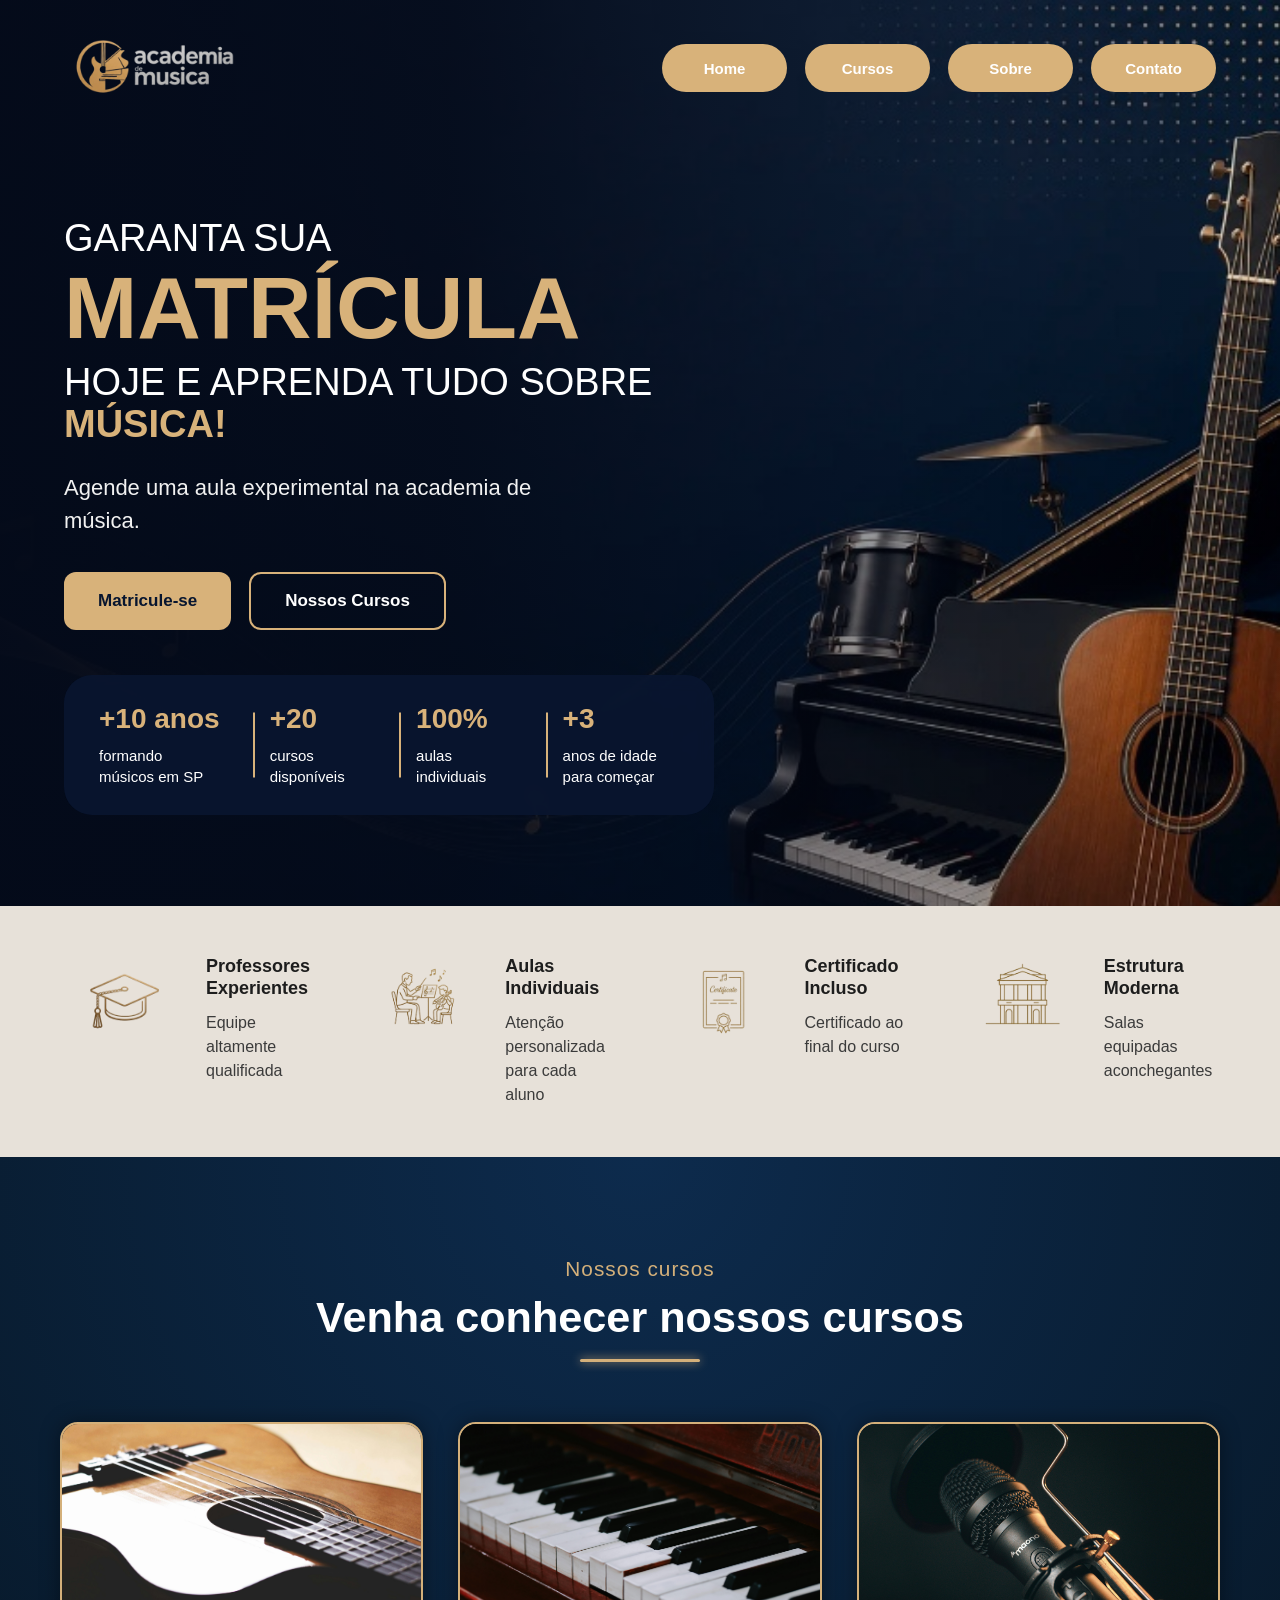
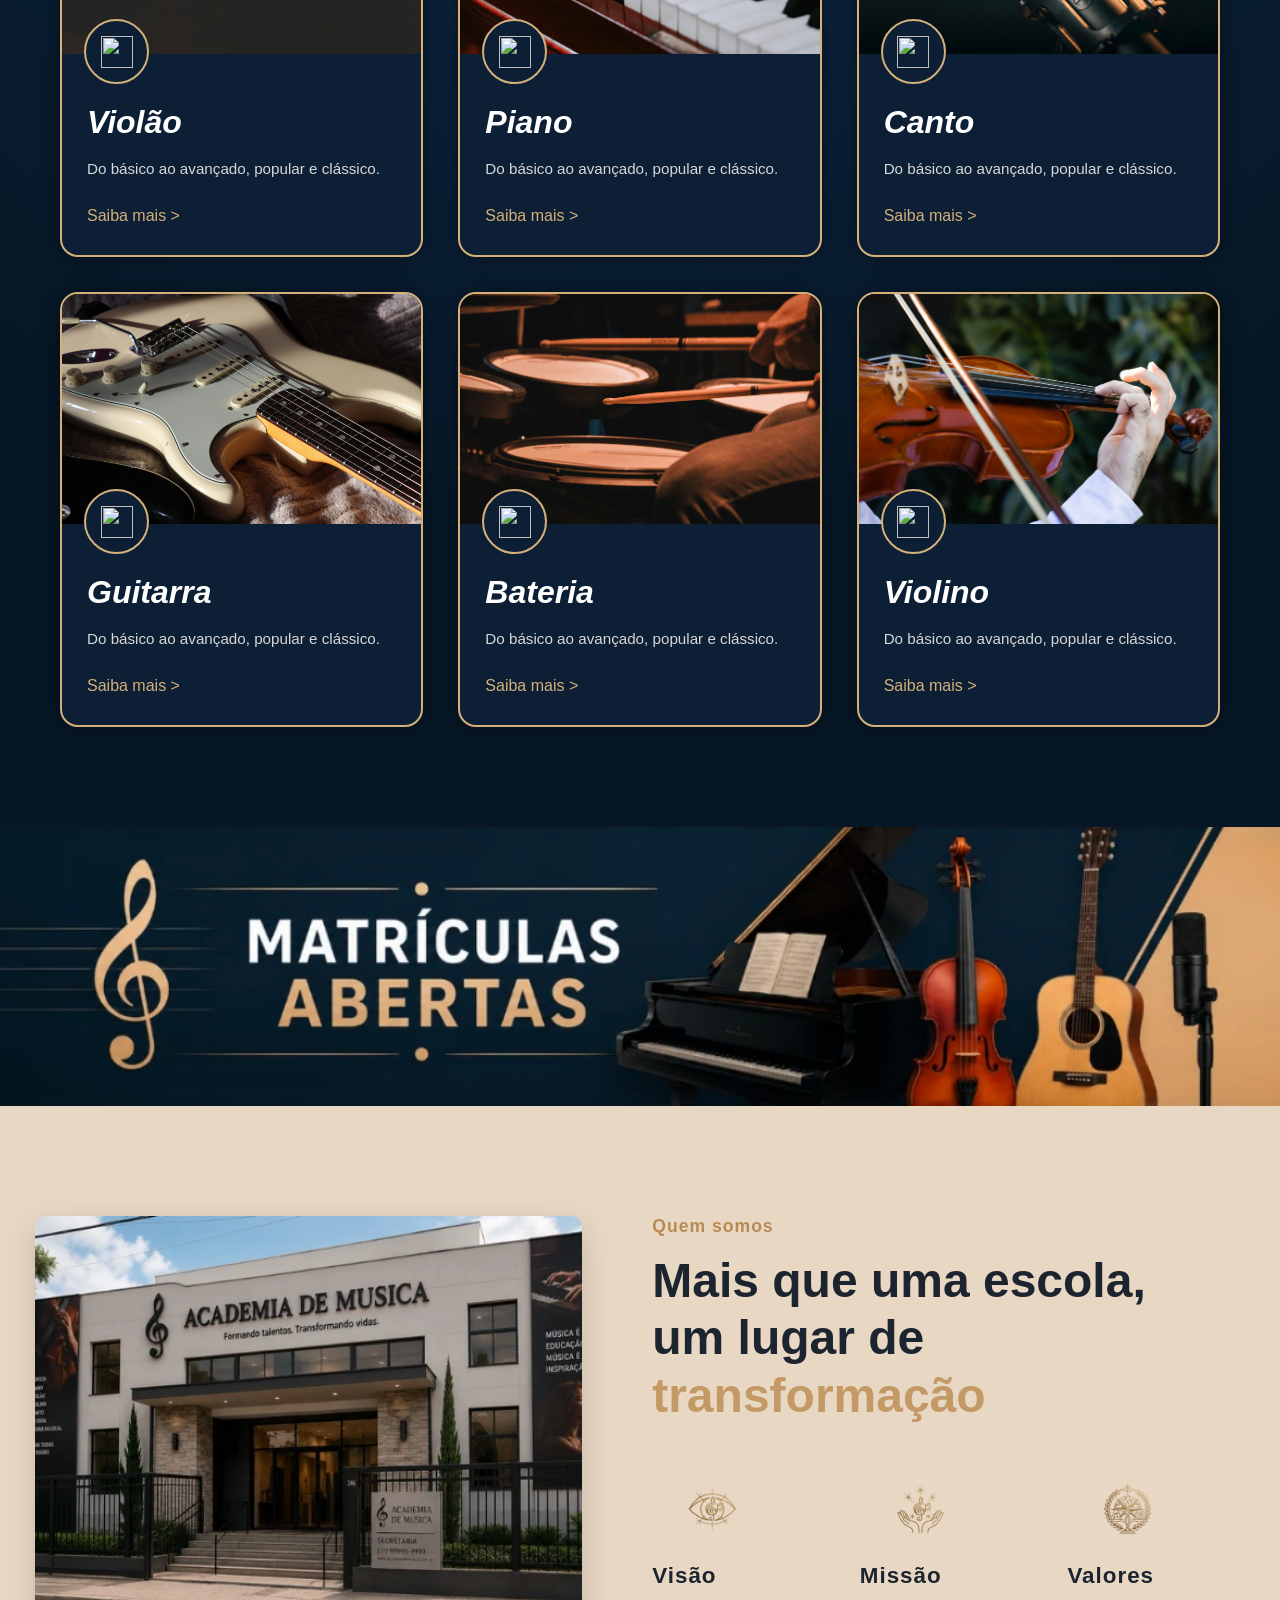
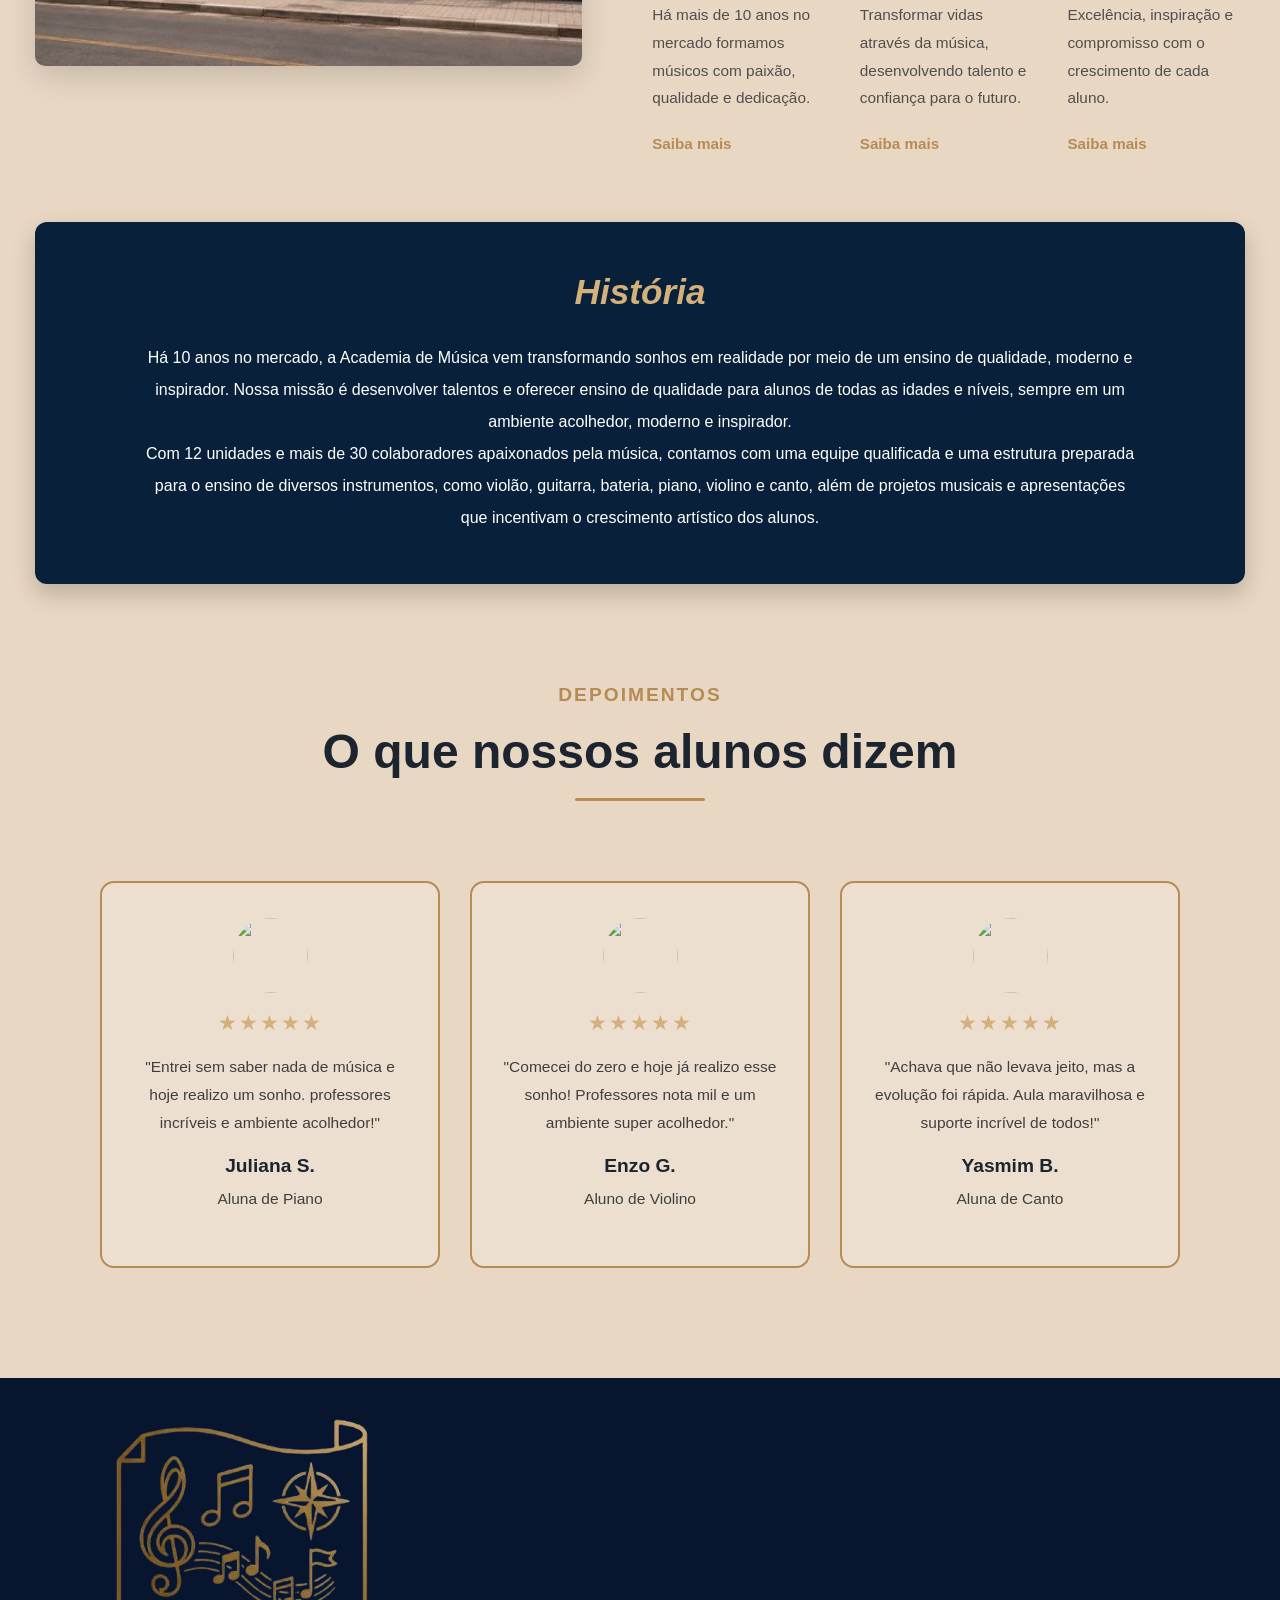
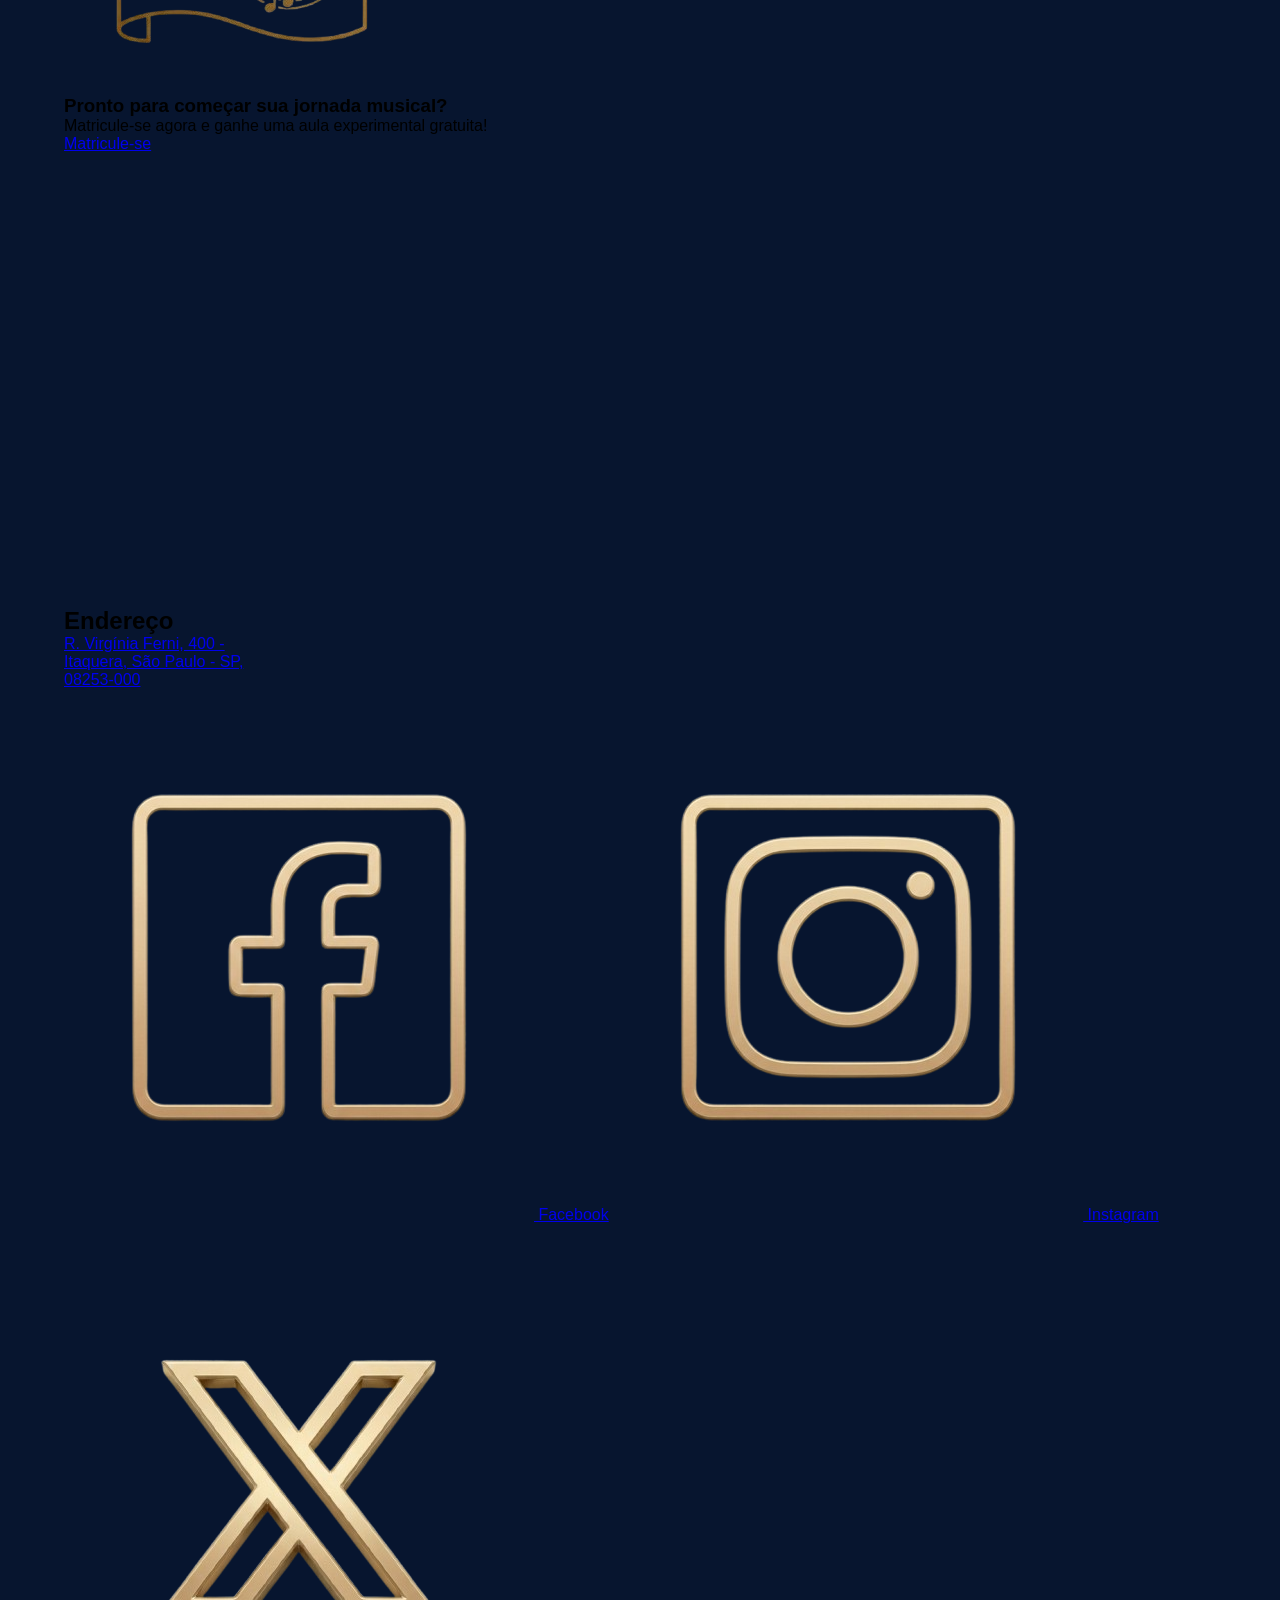
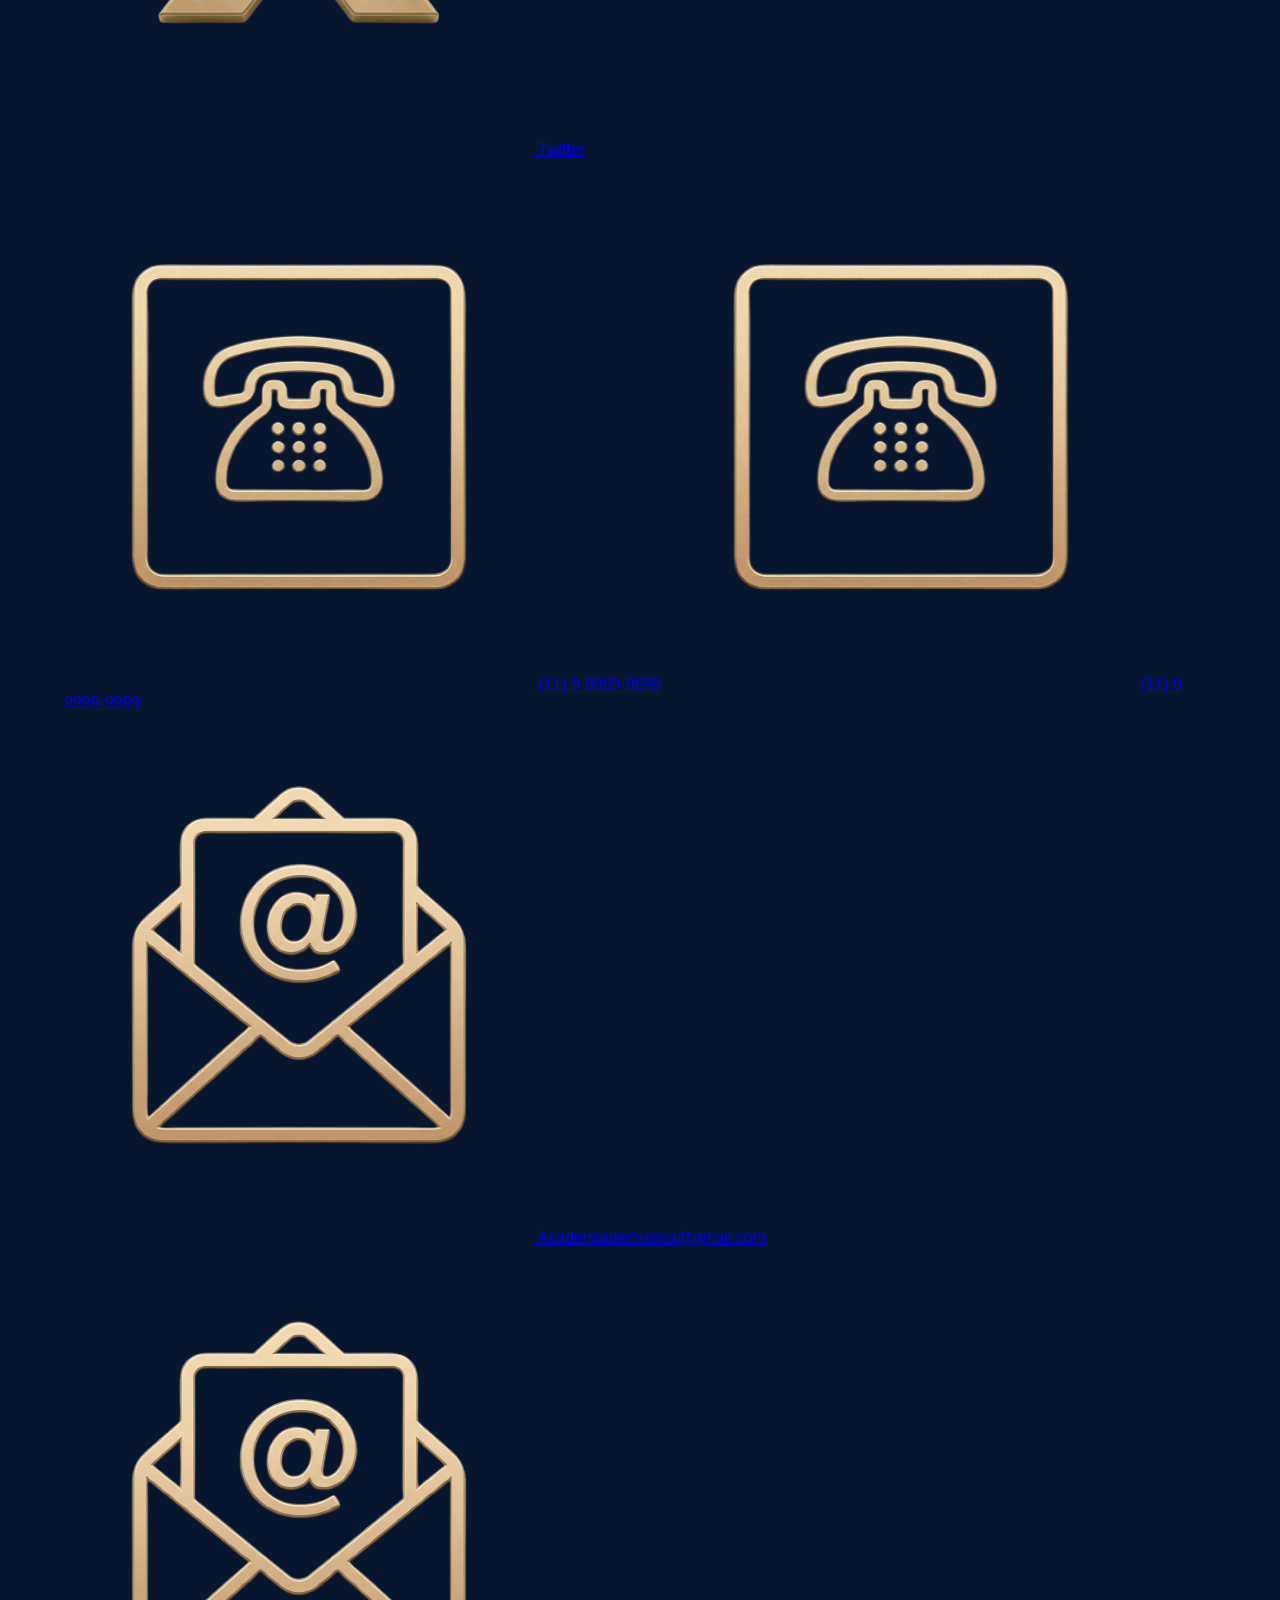
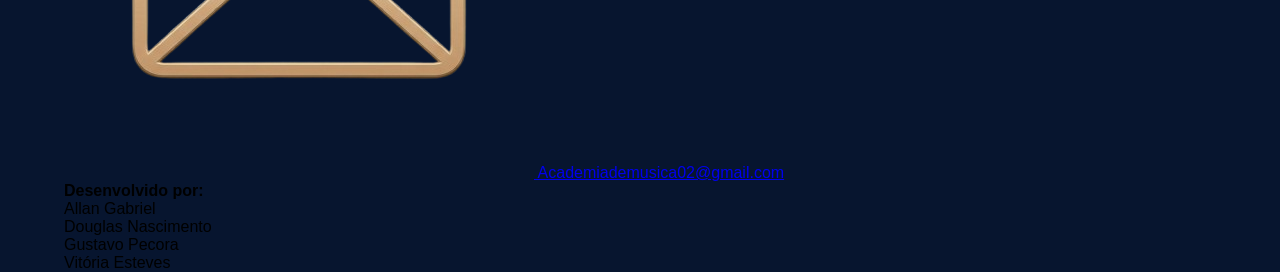
==== index.html @ 8cba7213 "." ====
<!DOCTYPE html>
<html lang="pt-br">
<head>
    <meta charset="UTF-8">
    <meta name="viewport" content="width=device-width, initial-scale=1.0">
    <link rel="stylesheet" href="css/global.css">
    <link rel="stylesheet" href="css/style.css">

    <title>Academia de Música</title>
</head>
<body>

    <!-- MENU E MAIN -->

    <div class="background-instrumentos">
        <header>
            <div class="container">
                <nav>
                    <div class="logo">
                        <img src="assets/logo.png" alt="">
                    </div><!-- Fim Logo -->

                    <ul class="botao-nav">
                        <li><a href="#" class="botao-nav">Home</a></li>
                        <li><a href="#" class="botao-nav">Cursos</a></li>
                        <li><a href="#" class="botao-nav">Sobre</a></li>
                        <li><a href="#" class="botao-nav">Contato</a></li>
                    </ul>
                </nav>
            </div><!-- Fim Container -->
        </header><!-- Fim Header -->

        <main>
            <div class="container">
                <div class="main-text">
                    <h1>GARANTA SUA <span>MATRÍCULA </span>HOJE E APRENDA TUDO SOBRE <span>MÚSICA!</span></h1>
                    <p>Agende uma aula experimental na academia de música.</p>
                        
                    <div class="botao-main">
                        <a href="#" class="botao-matricula">Matricule-se</a>
                        <a href="#" class="botao-cursos">Nossos Cursos</a>
                    </div><!-- Fim Botões Main -->

                    <div class="estatisticas">
                        <div class="estatistica-text">
                            <h3>+10 anos</h3>
                            <p>formando músicos em SP</p>
                        </div>
                        <div class="estatistica-text">
                            <h3>+20</h3>
                            <p>cursos disponíveis</p>
                        </div>
                        <div class="estatistica-text">
                            <h3>100%</h3>
                            <p>aulas individuais</p>
                        </div>
                        <div class="estatistica-text">
                            <h3>+3</h3>
                            <p>anos de idade para começar</p>
                        </div>
                    </div><!-- Fim Estatísticas -->

                </div><!-- Fim Main Text -->
            </div><!-- Fim Container -->
        </main><!-- Fim Main -->
    </div><!-- Fim Background Instrumentos -->

    <!-- BARRA DIFERENCIAIS -->

    <section class="diferenciais">
        <div class="container">

            <div class="diferenciais-card">
                <img src="assets/icones/icone-professor.png" alt="">
                <div class="diferenciais-text">
                    <h4>Professores Experientes</h4>
                    <p>Equipe altamente qualificada</p>
                </div><!-- Fim Diferenciais Text 1 -->
            </div><!-- Fim Diferenciais Card 1 -->

            <div class="diferenciais-card">
                <img src="assets/icones/icone-aula-individual.png" alt="">
                <div class="diferenciais-text">
                    <h4>Aulas Individuais</h4>
                    <p>Atenção personalizada para cada aluno</p>
                </div><!-- Fim Diferenciais Text 2 -->
            </div><!-- Fim Diferenciais Card 2 -->

            <div class="diferenciais-card">
                <img src="assets/icones/icone-certificado.png" alt="">
                <div class="diferenciais-text">
                    <h4>Certificado Incluso</h4>
                    <p>Certificado ao final do curso</p>
                </div><!-- Fim Diferenciais Text 3 -->
            </div><!-- Fim Diferenciais Card 3 -->

            <div class="diferenciais-card">
                <img src="assets/icones/icone-estrutura.png" alt="">
                <div class="diferenciais-text">
                    <h4>Estrutura Moderna</h4>
                    <p>Salas equipadas aconchegantes</p>
                </div><!-- Fim Diferenciais Text 4 -->
            </div><!-- Fim Diferenciais Card 4 -->

        </div><!-- Fim Container -->
    </section><!-- Fim Diferenciais -->

    <!-- SESSÃO CURSOS -->

    <!-- SESSÃO CURSOS -->

    <section class="cursos">
        <div class="container">

            <div class="curso-text">
                <h2>Nossos cursos</h2>
                <h3>Venha conhecer nossos cursos</h3>
            </div><!-- Fim Curso-Text -->

            <div class="container-cards">

                <!-- VIOLÃO -->

                <div class="curso-card">

                    <div class="curso-img">
                        <img src="assets/instrumentos/violão.jpg" alt="Violão">
                    </div><!-- Fim Curso-Img -->

                    <div class="curso-icon">
                        <img src="assets/icones/violao.png" alt="">
                    </div><!-- Fim Curso-Icon -->

                    <div class="curso-info">
                        <h3>Violão</h3>
                        <p>Do básico ao avançado, popular e clássico.</p>
                        <a href="violao.html">Saiba mais ></a>
                    </div><!-- Fim Curso-Info -->

                </div><!-- Fim Curso-Card -->

                <!-- PIANO -->

                <div class="curso-card">

                    <div class="curso-img">
                        <img src="assets/instrumentos/piano.jpg" alt="Piano">
                    </div><!-- Fim Curso-Img -->

                    <div class="curso-icon">
                        <img src="assets/icones/piano.png" alt="">
                    </div><!-- Fim Curso-Icon -->

                    <div class="curso-info">
                        <h3>Piano</h3>
                        <p>Do básico ao avançado, popular e clássico.</p>
                        <a href="piano.html">Saiba mais ></a>
                    </div><!-- Fim Curso-Info -->

                </div><!-- Fim Curso-Card -->

                <!-- CANTO -->

                <div class="curso-card">

                    <div class="curso-img">
                        <img src="assets/instrumentos/microfone.jpg" alt="Canto">
                    </div><!-- Fim Curso-Img -->

                    <div class="curso-icon">
                        <img src="assets/icones/microfone.png" alt="">
                    </div><!-- Fim Curso-Icon -->

                    <div class="curso-info">
                        <h3>Canto</h3>
                        <p>Do básico ao avançado, popular e clássico.</p>
                        <a href="canto.html">Saiba mais ></a>
                    </div><!-- Fim Curso-Info -->

                </div><!-- Fim Curso-Card -->

                <!-- GUITARRA -->

                <div class="curso-card">

                    <div class="curso-img">
                        <img src="assets/instrumentos/guitarra.jpg" alt="Guitarra">
                    </div><!-- Fim Curso-Img -->

                    <div class="curso-icon">
                        <img src="assets/icones/guitarra.png" alt="">
                    </div><!-- Fim Curso-Icon -->

                    <div class="curso-info">
                        <h3>Guitarra</h3>
                        <p>Do básico ao avançado, popular e clássico.</p>
                        <a href="guitarra.html">Saiba mais ></a>
                    </div><!-- Fim Curso-Info -->

                </div><!-- Fim Curso-Card -->

                <!-- BATERIA -->

                <div class="curso-card">

                    <div class="curso-img">
                        <img src="assets/instrumentos/bateria.jpg" alt="Bateria">
                    </div><!-- Fim Curso-Img -->

                    <div class="curso-icon">
                        <img src="assets/icones/bateria.png" alt="">
                    </div><!-- Fim Curso-Icon -->

                    <div class="curso-info">
                        <h3>Bateria</h3>
                        <p>Do básico ao avançado, popular e clássico.</p>
                        <a href="bateria.html">Saiba mais ></a>
                    </div><!-- Fim Curso-Info -->

                </div><!-- Fim Curso-Card -->

                <!-- VIOLINO -->

                <div class="curso-card">

                    <div class="curso-img">
                        <img src="assets/instrumentos/violino.jpg" alt="Violino">
                    </div><!-- Fim Curso-Img -->

                    <div class="curso-icon">
                        <img src="assets/icones/violino.png" alt="">
                    </div><!-- Fim Curso-Icon -->

                    <div class="curso-info">
                        <h3>Violino</h3>
                        <p>Do básico ao avançado, popular e clássico.</p>
                        <a href="violino.html">Saiba mais ></a>
                    </div><!-- Fim Curso-Info -->

                </div><!-- Fim Curso-Card -->

            </div><!-- Fim Container-Cards -->

        </div><!-- Fim Container -->
    </section><!-- Fim Cursos -->

    <!-- FAIXA MATRICULAS ABERTAS -->

    <section class="banner">
        <div class="container">
            <img src="assets/banner.jpg" alt="">
        </div><!-- Fim Container -->
    </section><!-- Fim Banner -->

    <!-- SESSÃO SOBRE NÓS E DEPOIMENTOS -->

    <section class="sobre">
        <div class="container">
            <div class="sobre-pilares">

                <div class="sobre-img">
                    <img src="assets/academia-fachada.jpg" alt="">
                </div><!-- Fim Sobre-Img -->

                <div class="sobre-text">
                    <h3>Quem somos</h3>
                    <h4>Mais que uma escola, <br>um lugar de <span>transformação</span></h4>
                    
                    <div class="sobre-card">
                        <div class="sobre-info">
                            <img src="assets/icones/icone-visão.png" alt="">
                            <h3>Visão</h3>
                            <p>Há mais de 10 anos no mercado formamos músicos com paixão, qualidade e dedicação.</p>
                            <a href="#" class="saiba-mais">Saiba mais</a>
                        </div><!-- Fim Sobre-Info Visão -->

                        <div class="sobre-info">
                            <img src="assets/icones/icone-missão.png" alt="">
                            <h3>Missão</h3>
                            <p>Transformar vidas através da música, desenvolvendo talento e confiança para o futuro.</p>
                            <a href="#" class="saiba-mais">Saiba mais</a>
                        </div><!-- Fim Sobre-Info Missão -->

                        <div class="sobre-info">
                            <img src="assets/icones/icone-valores.png" alt="">
                            <h3>Valores</h3>
                            <p>Excelência, inspiração e compromisso com o crescimento de cada aluno.</p>
                            <a href="#" class="saiba-mais">Saiba mais</a>
                        </div><!-- Fim Sobre-Info Valores -->

                    </div><!-- Fim Sobre-Card -->
                </div><!-- Fim Sobre-Text -->
            </div><!-- Fim Sobre-Pilares -->

            <div class="historia">
                <h3>História</h3>
                <p>   Há 10 anos no mercado, a Academia de Música vem transformando sonhos em realidade por meio de um ensino de qualidade, moderno e inspirador. Nossa missão é desenvolver talentos e oferecer ensino de qualidade para alunos de todas as idades e níveis, sempre em um ambiente acolhedor, moderno e inspirador.<br>   Com 12 unidades e mais de 30 colaboradores apaixonados pela música, contamos com uma equipe qualificada e uma estrutura preparada para o ensino de diversos instrumentos, como violão, guitarra, bateria, piano, violino e canto, além de projetos musicais e apresentações que incentivam o crescimento artístico dos alunos.</p>
            </div>

            <div class="depoimentos">
                <h3>DEPOIMENTOS</h3>
                <h4>O que nossos alunos dizem</h4>

                <div class="depoimentos-card">

                    <div class="card-aluno">
                        <img src="" alt="">
                        <div class="estrelas">★★★★★</div>
                        <p>"Entrei sem saber nada de música e hoje realizo um sonho. professores incríveis e ambiente acolhedor!"</p>
                        <span>Juliana S.</span>
                        <p>Aluna de Piano</p>
                    </div><!-- Fim Card-Aluno 1 -->

                    <div class="card-aluno">
                        <img src="" alt="">
                        <div class="estrelas">★★★★★</div>
                        <p>"Comecei do zero e hoje já realizo esse sonho! Professores nota mil e um ambiente super acolhedor."</p>
                        <span>Enzo G.</span>
                        <p>Aluno de Violino</p>
                    </div><!-- Fim Card-Aluno 2 -->
                    
                    <div class="card-aluno">
                        <img src="" alt="">
                        <div class="estrelas">★★★★★</div>
                        <p>"Achava que não levava jeito, mas a evolução foi rápida. Aula maravilhosa e suporte incrível de todos!"</p>
                        <span>Yasmim B.</span>
                        <p>Aluna de Canto</p>
                    </div><!-- Fim Card-Aluno 3 -->

                </div><!-- Fim Depoimentos-Card -->
            </div><!-- Fim Depoimentos -->

        </div><!-- Fim Container -->
    </section><!-- Fim Sobre -->


    <section class="barra-matriculas">
        <div class="container">

            <div class="matricula-esquerda">
                <img src="assets/icones/icone-matricula.png" alt="">
                <h3>Pronto para começar sua jornada musical?</h3>
            </div><!-- Fim Matricula-Esquerda -->

            <div class="matricula-direita">
                <p>Matricule-se agora e ganhe uma aula experimental gratuita!</p>
                <a href="#" class="botao-preto">Matricule-se</a>
            </div><!-- Fim Matricula-Direita -->

        </div><!-- Fim Container -->
    </section><!-- Fim Barra-Matriculas -->

    <footer>
        <div class="container">
            <div class="endereco">

                <div class="endereco-mapa">    
                    <iframe src="https://www.google.com/maps/embed?pb=!1m18!1m12!1m3!1d3657.595397227444!2d-46.4388806!3d-23.547050499999997!2m3!1f0!2f0!3f0!3m2!1i1024!2i768!4f13.1!3m3!1m2!1s0x94ce6427fe3f5b23%3A0x54b863d343c81f8f!2sEscola%20T%C3%A9cnica%20Estadual%20Itaquera!5e0!3m2!1spt-BR!2sbr!4v1778788130260!5m2!1spt-BR!2sbr" width="600" height="450" style="border:0;" allowfullscreen="" loading="lazy" referrerpolicy="no-referrer-when-downgrade"></iframe>
                </div><!-- Fim Endereço Mapa -->

                <div class="endereco-text">
                    <h2>Endereço</h2>
                    <a href="https://www.google.com/maps/place/Escola+T%C3%A9cnica+Estadual+Itaquera/@-23.5470505,-46.4388806,17z/data=!3m1!4b1!4m5!3m4!1s0x94ce6427fe3f5b23:0x54b863d343c81f8f!8m2!3d-23.5470505!4d-46.4388806" target="_blank">
                        R. Virgínia Ferni, 400 -<br>Itaquera, São Paulo - SP,<br>08253-000
                    </a>
                </div><!-- Fim Endereço-Text -->

            </div><!-- Fim Endereço -->

            <div class="contato">

                <div class="rede-social">
                    
                    <a href="https://www.facebook.com" target="_blank">
                    <img src="assets/icones/icone-facebook.png" alt=""> Facebook</a>

                    <a href="https://www.instagram.com" target="_blank">
                    <img src="assets/icones/icone-instagram.png" alt=""> Instagram</a>
                    
                    <a href="https://www.twitter.com" target="_blank">
                    <img src="assets/icones/icone-twitter.png" alt=""> Twitter</a>
               
                </div><!-- Fim Rede Social -->

                <div class="telefone">
                    <a href="tel:+5511999999999"><img src="assets/icones/icone-telefone.png" alt=""> (11) 9 9999-9999</a>
                    <a href="tel:+5511999999999"><img src="assets/icones/icone-telefone.png" alt=""> (11) 9 9999-9999</a>
                </div><!-- Fim Telefone -->

                <div class="email">                
                    <a href="mailto:Academiademusica@gmail.com"><img src="assets/icones/icone-email.png" alt=""> Academiademusica@gmail.com</a>
                    <a href="mailto:Academiademusica02@gmail.com"><img src="assets/icones/icone-email.png" alt=""> Academiademusica02@gmail.com</a>
                </div><!-- Fim Email -->

            </div><!-- Fim Contato -->

            <div class="nome-devs">
                <h4>Desenvolvido por: </h4>
                <p>Allan Gabriel</p>
                <p>Douglas Nascimento</p>
                <p>Gustavo Pecora</p>
                <p>Vitória Esteves</p>
            </div><!-- Fim Nome-Devs -->

        </div><!-- Fim Container -->
    </footer><!-- Fim Footer -->

</body>
</html>
---- css/global.css ----
* {
    margin: 0;
    padding: 0;
    box-sizing: border-box;
}
---- css/style.css ----
/* =========================
   RESET
========================= */

* {
    margin: 0;
    padding: 0;
    box-sizing: border-box;
    font-family: Arial, Helvetica, sans-serif;
}

body {
    overflow-x: hidden;
    background-color: #07152f;
}

/* =========================
   CONTAINER
========================= */

.container {
    width: 100%;
    max-width: 1400px;
    margin: 0 auto;
    padding: 0 5%;
}

/* =========================
   BACKGROUND
========================= */

.background-instrumentos {
    width: 100%;
    min-height: 100vh;

    /* COLOQUE SUA IMAGEM */
    background-image: linear-gradient(90deg,
            rgba(4, 10, 25, 0.96) 0%,
            rgba(4, 10, 25, 0.88) 35%,
            rgba(4, 10, 25, 0.45) 65%,
            rgba(4, 10, 25, 0.05) 100%),
        url("../assets/main.jpg");

    background-size: cover;
    background-position: center right;
    background-repeat: no-repeat;

    position: relative;
    overflow: hidden;
}

/* =========================
   HEADER
========================= */

header {
    width: 100%;
    padding-top: 30px;

    position: relative;
    z-index: 10;
}

nav {
    display: flex;
    align-items: center;
    justify-content: space-between;
}

/* =========================
   LOGO
========================= */

.logo img {
    width: 180px;
    object-fit: contain;
}

/* =========================
   MENU
========================= */

nav ul {
    display: flex;
    align-items: center;
    gap: 18px;

    list-style: none;
}

nav ul li a {
    text-decoration: none;

    display: flex;
    align-items: center;
    justify-content: center;

    min-width: 125px;
    height: 48px;

    border-radius: 50px;

    background-color: #d8b27a;

    color: white;

    font-size: 15px;
    font-weight: 600;
}

/* =========================
   MAIN
========================= */

main {
    width: 100%;
    min-height: calc(100vh - 100px);

    display: flex;
    align-items: center;

    position: relative;
    z-index: 2;
}

/* =========================
   TEXTO PRINCIPAL
========================= */

.main-text {
    width: 100%;
    max-width: 650px;

    padding-top: 20px;
}

.main-text h1 {
    color: white;

    font-size: 38px;
    font-weight: 300;

    line-height: 1.1;

    margin-bottom: 25px;
}

/* TEXTO DOURADO */

.main-text h1 span {
    color: #d8b27a;
    font-weight: bold;
}

/* MATRÍCULA GRANDE */

.main-text h1 span:first-of-type {
    display: block;

    font-size: 88px;

    line-height: 1;

    margin: 5px 0 10px;
}

/* PARÁGRAFO */

.main-text p {
    color: #f1f1f1;

    font-size: 22px;

    line-height: 1.5;

    max-width: 470px;

    margin-bottom: 35px;
}

/* =========================
   BOTÕES
========================= */

.botao-main {
    display: flex;
    align-items: center;

    gap: 18px;

    margin-bottom: 45px;
}

.botao-main a {
    text-decoration: none;

    height: 58px;

    padding: 0 34px;

    border-radius: 12px;

    display: flex;
    align-items: center;
    justify-content: center;

    font-size: 17px;
    font-weight: 600;
}

.botao-matricula {
    background: #d8b27a;
    color: #07152f;
}

.botao-cursos {
    border: 2px solid #d8b27a;
    color: white;
}

/* =========================
   ESTATÍSTICAS
========================= */

.estatisticas {
    width: 100%;
    max-width: 860px;

    display: flex;
    align-items: stretch;
    justify-content: space-between;

    gap: 30px;

    background: rgba(10, 22, 48, 0.88);

    backdrop-filter: blur(8px);

    border-radius: 28px;

    padding: 28px 35px;

    position: relative;
}

.estatistica-text {
    flex: 1;

    display: flex;
    flex-direction: column;
    justify-content: center;

    position: relative;

    min-height: 70px;

    padding-right: 20px;
}

/* LINHAS ENTRE ESTATÍSTICAS */

.estatistica-text:not(:last-child)::after {
    content: "";

    position: absolute;

    top: 50%;
    right: -15px;

    transform: translateY(-50%);

    width: 2px;
    height: 65px;

    background: #d8b27a;
}

/* TÍTULOS */

.estatistica-text h3 {
    color: #d8b27a;

    font-size: 28px;
    font-weight: bold;

    margin-bottom: 10px;

    white-space: nowrap;
}

/* TEXTOS */

.estatistica-text p {
    color: white;

    font-size: 15px;
    line-height: 1.4;

    margin: 0;

    max-width: 150px;
}

/* =========================
   RESPONSIVO
========================= */

@media(max-width: 1100px) {

    nav {
        flex-direction: column;
        gap: 25px;
    }

    .main-text {
        max-width: 100%;
    }

    .main-text h1 {
        font-size: 34px;
    }

    .main-text h1 span:first-of-type {
        font-size: 65px;
    }

    .estatisticas {
        flex-wrap: wrap;
        gap: 35px;
    }

    .estatistica-text {
        min-width: 200px;
    }

    .estatistica-text::after {
        display: none;
    }
}

@media(max-width: 768px) {

    .background-instrumentos {
        background-position: 75% center;
    }

    nav ul {
        flex-wrap: wrap;
        justify-content: center;
    }

    nav ul li a {
        min-width: 110px;
        height: 45px;
    }

    .main-text {
        padding: 60px 0;
    }

    .main-text h1 {
        font-size: 28px;
    }

    .main-text h1 span:first-of-type {
        font-size: 50px;
    }

    .main-text p {
        font-size: 17px;
    }

    .botao-main {
        flex-direction: column;
        align-items: flex-start;
    }

    .botao-main a {
        width: 100%;
    }

    .estatisticas {
        flex-direction: column;
        align-items: flex-start;
    }

    .estatistica-text {
        width: 100%;
    }

    .estatistica-text p {
        max-width: 100%;
    }

    .estatistica-text::after {
        display: none;
    }
}

/* =========================
   DIFERENCIAIS
========================= */

.diferenciais {
    width: 100%;

    background: #e7e1d9;

    padding: 50px 0;
}

/* CONTAINER */

.diferenciais .container {
    display: flex;
    align-items: flex-start;
    justify-content: space-between;

    gap: 45px;
}

/* CARD */

.diferenciais-card {
    flex: 1;

    display: flex;
    align-items: flex-start;

    gap: 22px;

    min-width: 0;
}

/* IMAGENS */

.diferenciais-card img {
    width: 120px;
    min-width: 120px;

    object-fit: contain;
}

/* TEXTOS */

.diferenciais-text {
    display: flex;
    flex-direction: column;
}

/* TITULO */

.diferenciais-text h4 {
    color: #1d1d1d;

    font-size: 18px;
    font-weight: 700;

    line-height: 1.2;

    margin-bottom: 12px;

    max-width: 170px;
}

/* PARÁGRAFO */

.diferenciais-text p {
    color: #3b3b3b;

    font-size: 16px;

    line-height: 1.5;

    max-width: 210px;
}

/* =========================
   RESPONSIVO
========================= */

@media(max-width: 1100px) {

    .diferenciais .container {
        flex-wrap: wrap;
        gap: 35px;
    }

    .diferenciais-card {
        width: calc(50% - 20px);
        flex: unset;
    }
}

@media(max-width: 768px) {

    .diferenciais {
        padding: 60px 0;
    }

    .diferenciais .container {
        flex-direction: column;
        gap: 35px;
    }

    .diferenciais-card {
        width: 100%;
    }

    .diferenciais-card img {
        width: 65px;
        min-width: 65px;
    }
}

/* =========================
   SEÇÃO CURSOS
========================= */

.cursos {
    width: 100%;
    padding: 100px 0;
    background: radial-gradient(circle at top, #0d2b4d 0%, #071726 70%);
    display: flex;
    justify-content: center;
}

.cursos .container {
    width: 100%;
    max-width: 1200px;
    padding: 0 20px;
}

/* =========================
   TEXOS
========================= */

.curso-text {
    text-align: center;
    margin-bottom: 60px;
}

.curso-text h2 {
    color: #d4b07a;
    font-size: 1.3rem;
    font-weight: 500;
    margin-bottom: 12px;
    letter-spacing: 1px;
}

.curso-text h3 {
    color: #fff;
    font-size: 2.7rem;
    font-weight: 600;
    position: relative;
    display: inline-block;
    padding-bottom: 20px;
}

.curso-text h3::after {
    content: "";
    width: 120px;
    height: 3px;
    background: #d4b07a;
    position: absolute;
    left: 50%;
    transform: translateX(-50%);
    bottom: 0;
    border-radius: 10px;
    box-shadow: 0 0 10px #d4b07a;
}

/* =========================
   CONTAINER DOS CARDS
========================= */

.container-cards {
    display: grid;
    grid-template-columns: repeat(auto-fit, minmax(300px, 1fr));
    gap: 35px;
}

/* =========================
   CARD
========================= */

.curso-card {
    background: #0c1f35;
    border: 2px solid #d4b07a;
    border-radius: 18px;
    overflow: hidden;
    position: relative;
    box-shadow: 0 0 20px rgba(0, 0, 0, 0.4);
}

/* =========================
   IMAGEM
========================= */

.curso-img {
    width: 100%;
    height: 230px;
    overflow: hidden;
}

.curso-img img {
    width: 100%;
    height: 100%;
    object-fit: cover;
    display: block;
}

/* =========================
   ÁREA DO ÍCONE
========================= */

.curso-icon {
    width: 65px;
    height: 65px;
    border-radius: 50%;
    background: #0c1f35;
    border: 2px solid #d4b07a;

    position: absolute;
    left: 22px;
    top: 195px;
    z-index: 10;

    display: flex;
    align-items: center;
    justify-content: center;

    overflow: hidden;
}

/* CASO USE IMAGEM */

.curso-icon img {
    width: 32px;
    height: 32px;
    object-fit: contain;
}

/* =========================
   INFO
========================= */

.curso-info {
    padding: 50px 25px 30px;
}

.curso-info h3 {
    color: #fff;
    font-size: 2rem;
    font-style: italic;
    margin-bottom: 15px;
    font-weight: 700;
}

.curso-info p {
    color: #d7d7d7;
    font-size: 0.95rem;
    line-height: 1.7;
    margin-bottom: 25px;
}

.curso-info a {
    color: #d4b07a;
    text-decoration: none;
    font-size: 1rem;
    font-weight: 500;
}

/* =========================
   RESPONSIVO
========================= */

@media(max-width: 900px) {

    .container-cards {
        grid-template-columns: repeat(2, 1fr);
    }

}

@media(max-width: 768px) {

    .cursos {
        padding: 80px 0;
    }

    .curso-text {
        margin-bottom: 45px;
    }

    .curso-text h3 {
        font-size: 2rem;
    }

    .container-cards {
        grid-template-columns: 1fr;
    }

    .curso-img {
        height: 220px;
    }

}

/* =========================
   FAIXA MATRÍCULAS
========================= */

.banner {
    width: 100%;
    overflow: hidden;
}

.banner .container {
    width: 100%;
    max-width: 100%;
    padding: 0;
    margin: 0;
}

.banner img {
    width: 100%;
    height: auto;
    display: block;
    object-fit: cover;
}

/* =========================
   SEÇÃO SOBRE
========================= */

.sobre {
    width: 100%;
    padding: 110px 0;
    background: #e8d7c3;
}

.sobre .container {
    width: 100%;
    max-width: 1250px;
    margin: 0 auto;
    padding: 0 20px;
}

/* =========================
   TOPO SOBRE
========================= */

.sobre-pilares {
    display: flex;
    align-items: flex-start;
    justify-content: space-between;
    gap: 70px;
    margin-bottom: 70px;
}

/* =========================
   IMAGEM
========================= */

.sobre-img {
    width: 48%;
}

.sobre-img img {
    width: 100%;
    height: 450px;
    object-fit: cover;
    display: block;
    border-radius: 10px;
    box-shadow: 0 10px 30px rgba(0, 0, 0, 0.15);
}

/* =========================
   TEXTOS
========================= */

.sobre-text {
    width: 52%;
}

.sobre-text h3 {
    color: #b78b53;
    font-size: 1.1rem;
    margin-bottom: 15px;
    font-weight: 700;
    letter-spacing: 1px;
}

.sobre-text h4 {
    color: #1c2430;
    font-size: 3rem;
    line-height: 1.2;
    margin-bottom: 45px;
    font-weight: 600;
}

.sobre-text h4 span {
    color: #c39a66;
}

/* =========================
   CARDS SOBRE
========================= */

.sobre-card {
    display: flex;
    gap: 30px;
    align-items: flex-start;
}

.sobre-info {
    flex: 1;
    display: flex;
    flex-direction: column;
    align-items: flex-start;
    text-align: left;
}

/* ÍCONES */

.sobre-info img {
    width: 120px;
    margin-bottom: 15px;
    object-fit: contain;
}

/* TÍTULOS */

.sobre-info h3 {
    color: #1c2430;
    font-size: 1.4rem;
    margin-bottom: 12px;
    font-weight: 700;
}

/* TEXTOS */

.sobre-info p {
    color: #4f4f4f;
    font-size: 0.96rem;
    line-height: 1.8;
    margin-bottom: 14px;

    min-height: 120px;
}

/* LINK */

.saiba-mais {
    color: #b78b53;
    text-decoration: none;
    font-size: 0.95rem;
    font-weight: 600;
}

/* =========================
   HISTÓRIA
========================= */

.historia {
    width: 100%;
    background: #08203a;
    padding: 50px 45px;
    border-radius: 12px;
    text-align: center;
    margin-bottom: 100px;
    box-shadow: 0 10px 25px rgba(0, 0, 0, 0.2);
}

.historia h3 {
    color: #d4b07a;
    font-size: 2.2rem;
    margin-bottom: 30px;
    font-style: italic;
    font-weight: 700;
}

.historia p {
    color: #fff;
    font-size: 1rem;
    line-height: 2;
    max-width: 1000px;
    margin: 0 auto;
}

/* =========================
   DEPOIMENTOS
========================= */

.depoimentos {
    text-align: center;
}

.depoimentos h3 {
    color: #b78b53;
    font-size: 1.2rem;
    letter-spacing: 2px;
    margin-bottom: 18px;
    font-weight: 700;
}

.depoimentos h4 {
    color: #1c2430;
    font-size: 3rem;
    margin-bottom: 80px;
    position: relative;
    display: inline-block;
    padding-bottom: 22px;
    font-weight: 700;
}

.depoimentos h4::after {
    content: "";
    width: 130px;
    height: 3px;
    background: #b78b53;
    position: absolute;
    left: 50%;
    transform: translateX(-50%);
    bottom: 0;
    border-radius: 10px;
}

/* =========================
   CARDS DEPOIMENTOS
========================= */

.depoimentos-card {
    display: flex;
    gap: 30px;
    justify-content: center;
    flex-wrap: wrap;
}

.card-aluno {
    width: 340px;
    border: 2px solid #b78b53;
    border-radius: 14px;
    padding: 35px 28px;
    text-align: center;
    background: rgba(255, 255, 255, 0.2);
}

/* FOTO */

.card-aluno img {
    width: 75px;
    height: 75px;
    border-radius: 50%;
    object-fit: cover;
    margin-bottom: 18px;
}

/* ESTRELAS */

.estrelas {
    color: #d4b07a;
    font-size: 1.3rem;
    margin-bottom: 18px;
    letter-spacing: 2px;
}

/* TEXTOS */

.card-aluno p {
    color: #3f3f3f;
    font-size: 0.97rem;
    line-height: 1.8;
    margin-bottom: 18px;
}

.card-aluno span {
    display: block;
    color: #1c2430;
    font-size: 1.2rem;
    font-weight: 700;
    margin-bottom: 8px;
}

/* =========================
   MOBILE
========================= */

@media(max-width: 768px) {

    .sobre {
        padding: 80px 0;
    }

    .sobre-pilares {
        flex-direction: column;
        gap: 50px;
    }

    .sobre-img,
    .sobre-text {
        width: 100%;
    }

    .sobre-img img {
        height: 320px;
    }

    .sobre-text h4 {
        font-size: 2.2rem;
    }

    /* ARRUMA AS 3 COLUNAS */

    .sobre-card {
        flex-direction: column;
        gap: 45px;
    }

    .sobre-info {
        width: 100%;
        align-items: flex-start;
        text-align: left;
    }

    .sobre-info img {
        width: 100px;
        margin-bottom: 15px;
    }

    .sobre-info p {
        min-height: auto;
    }

    /* HISTÓRIA */

    .historia {
        padding: 35px 20px;
    }

    /* DEPOIMENTOS */

    .depoimentos h4 {
        font-size: 2.2rem;
    }

    .depoimentos-card {
        flex-direction: column;
        align-items: center;
    }

    .card-aluno {
        width: 100%;
        max-width: 400px;
    }

}
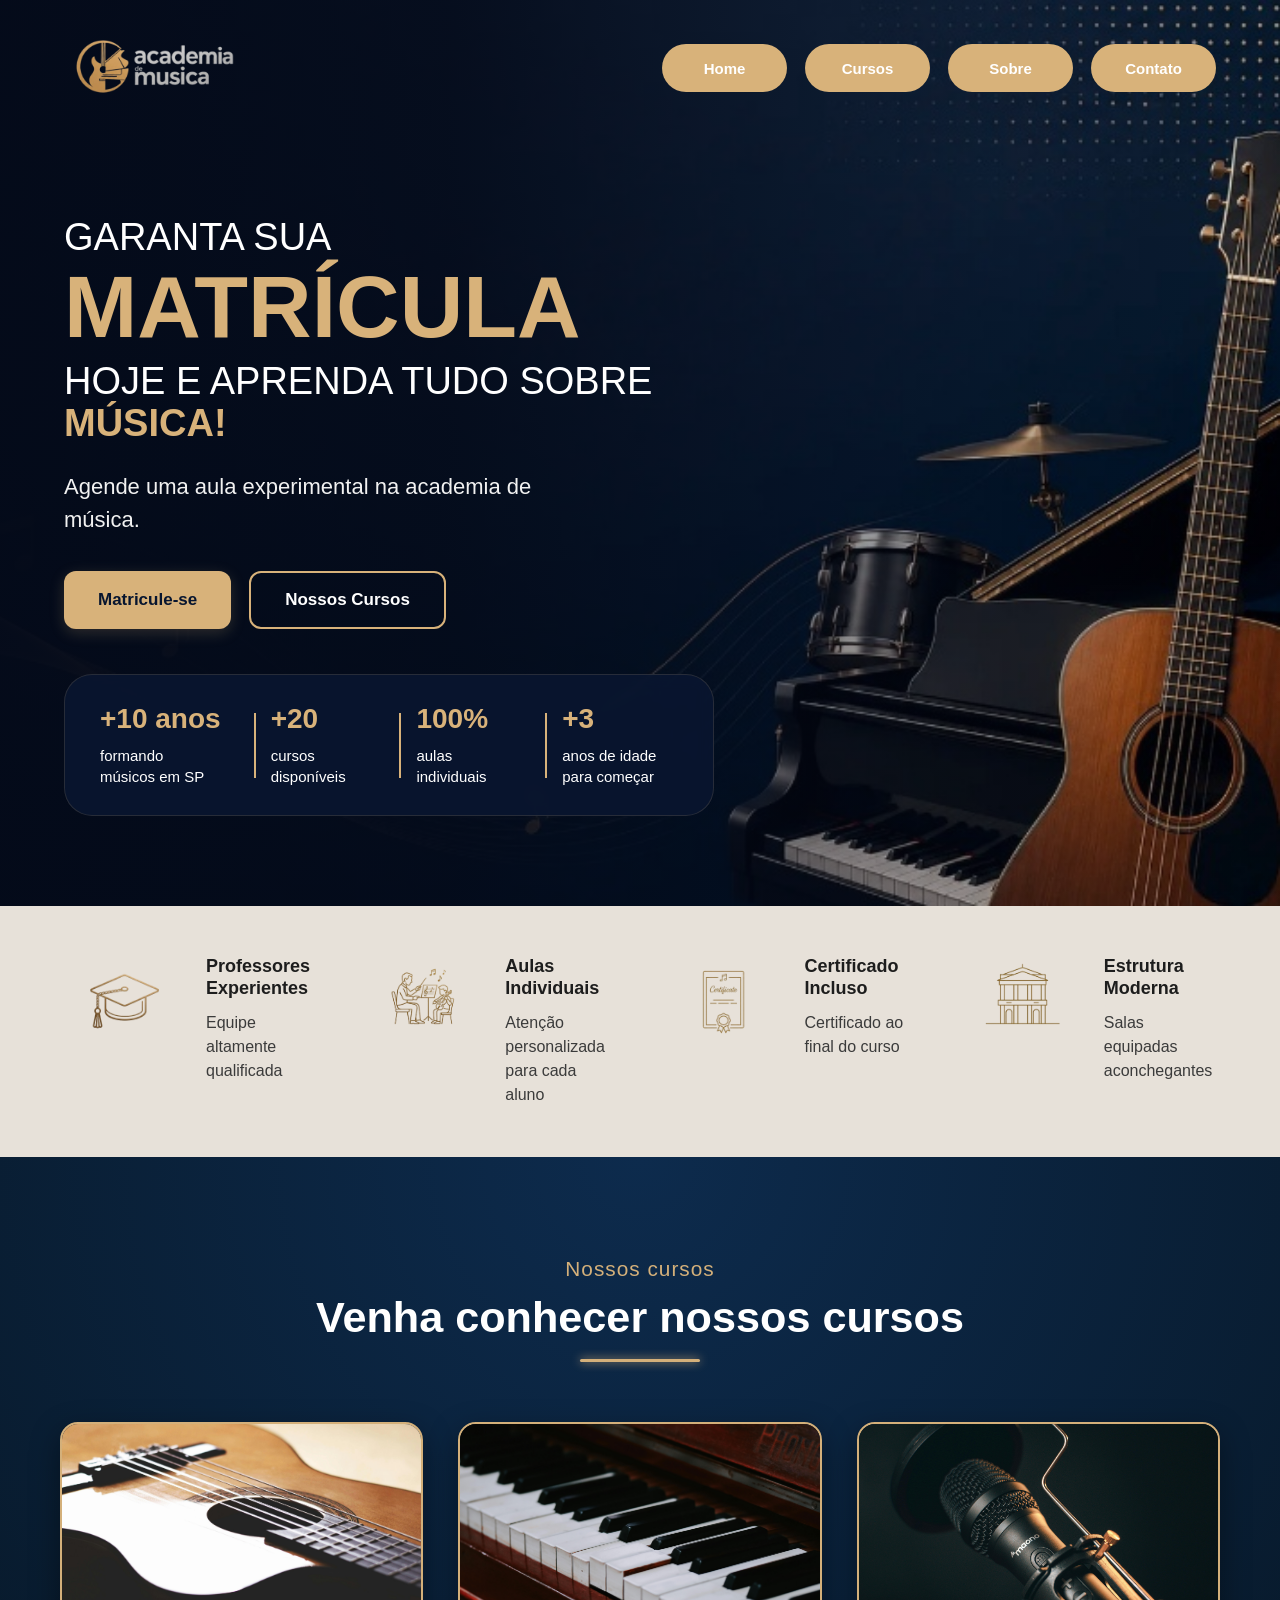
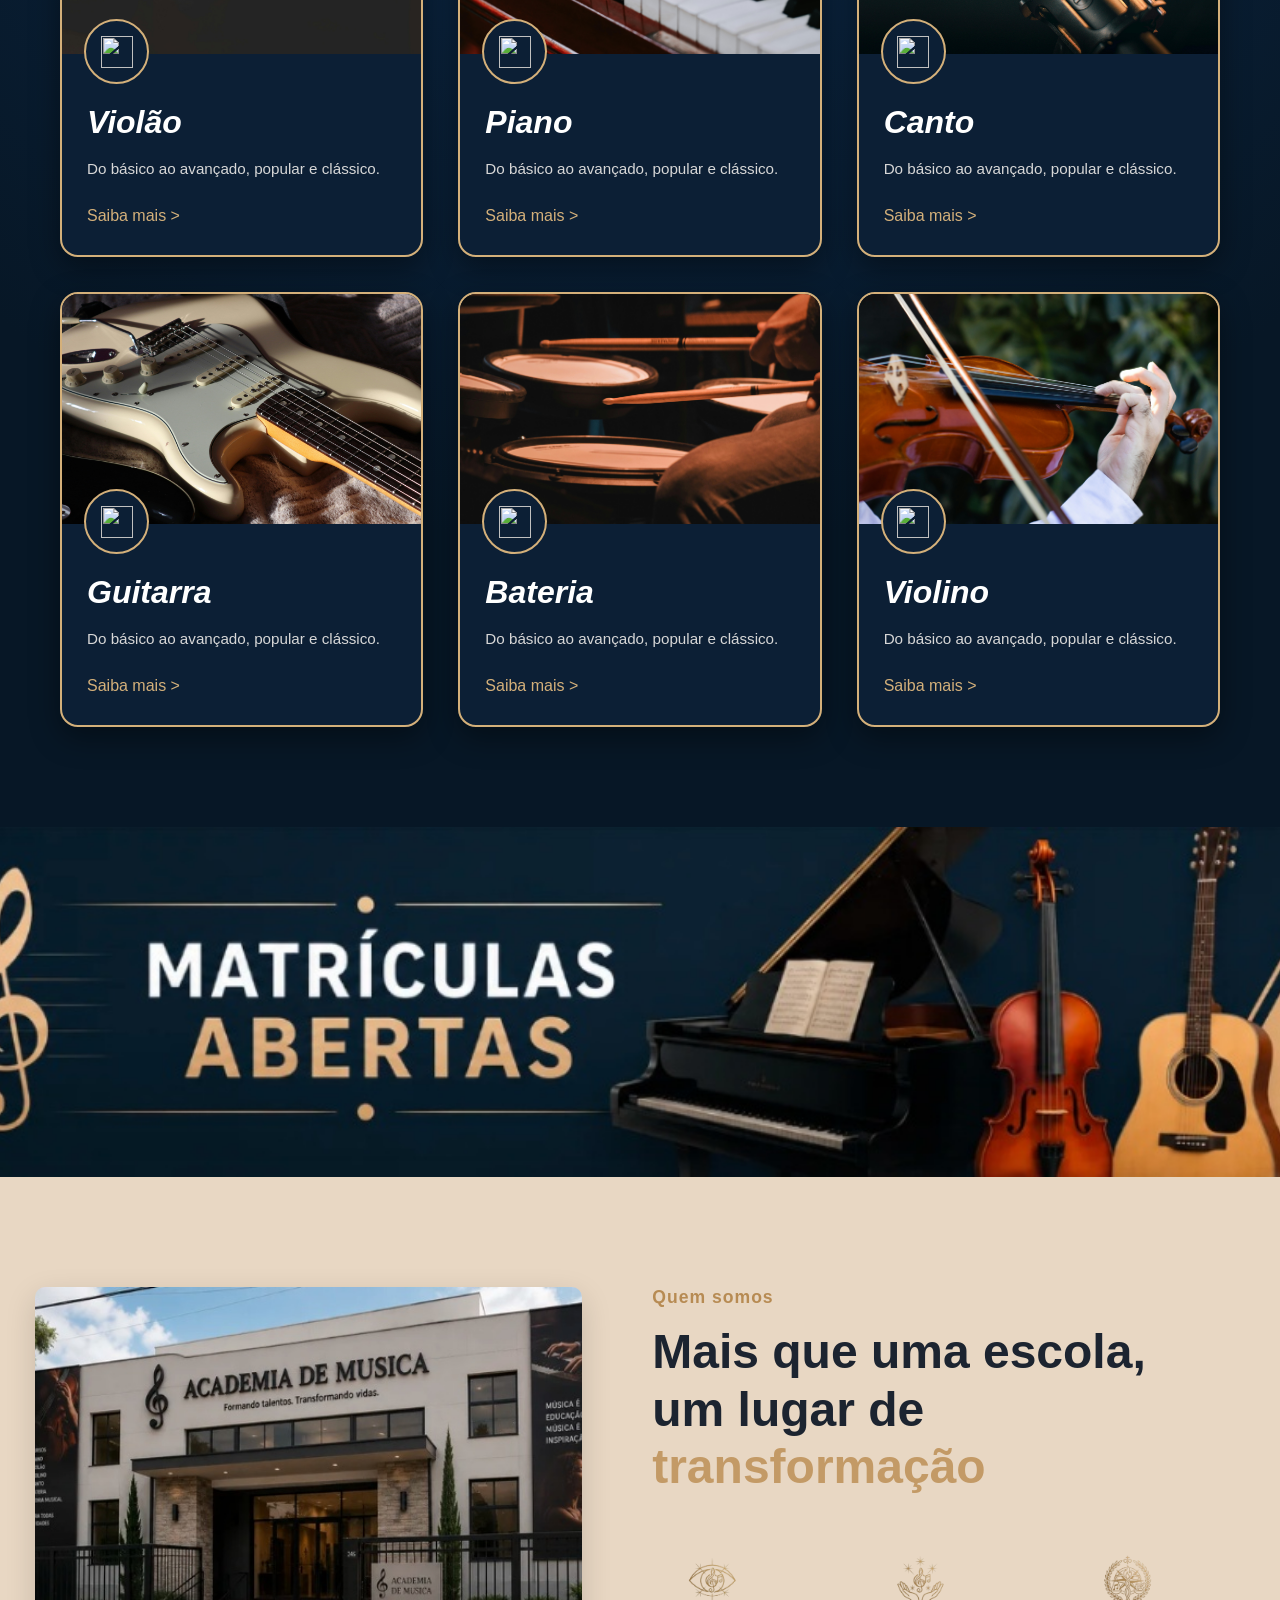
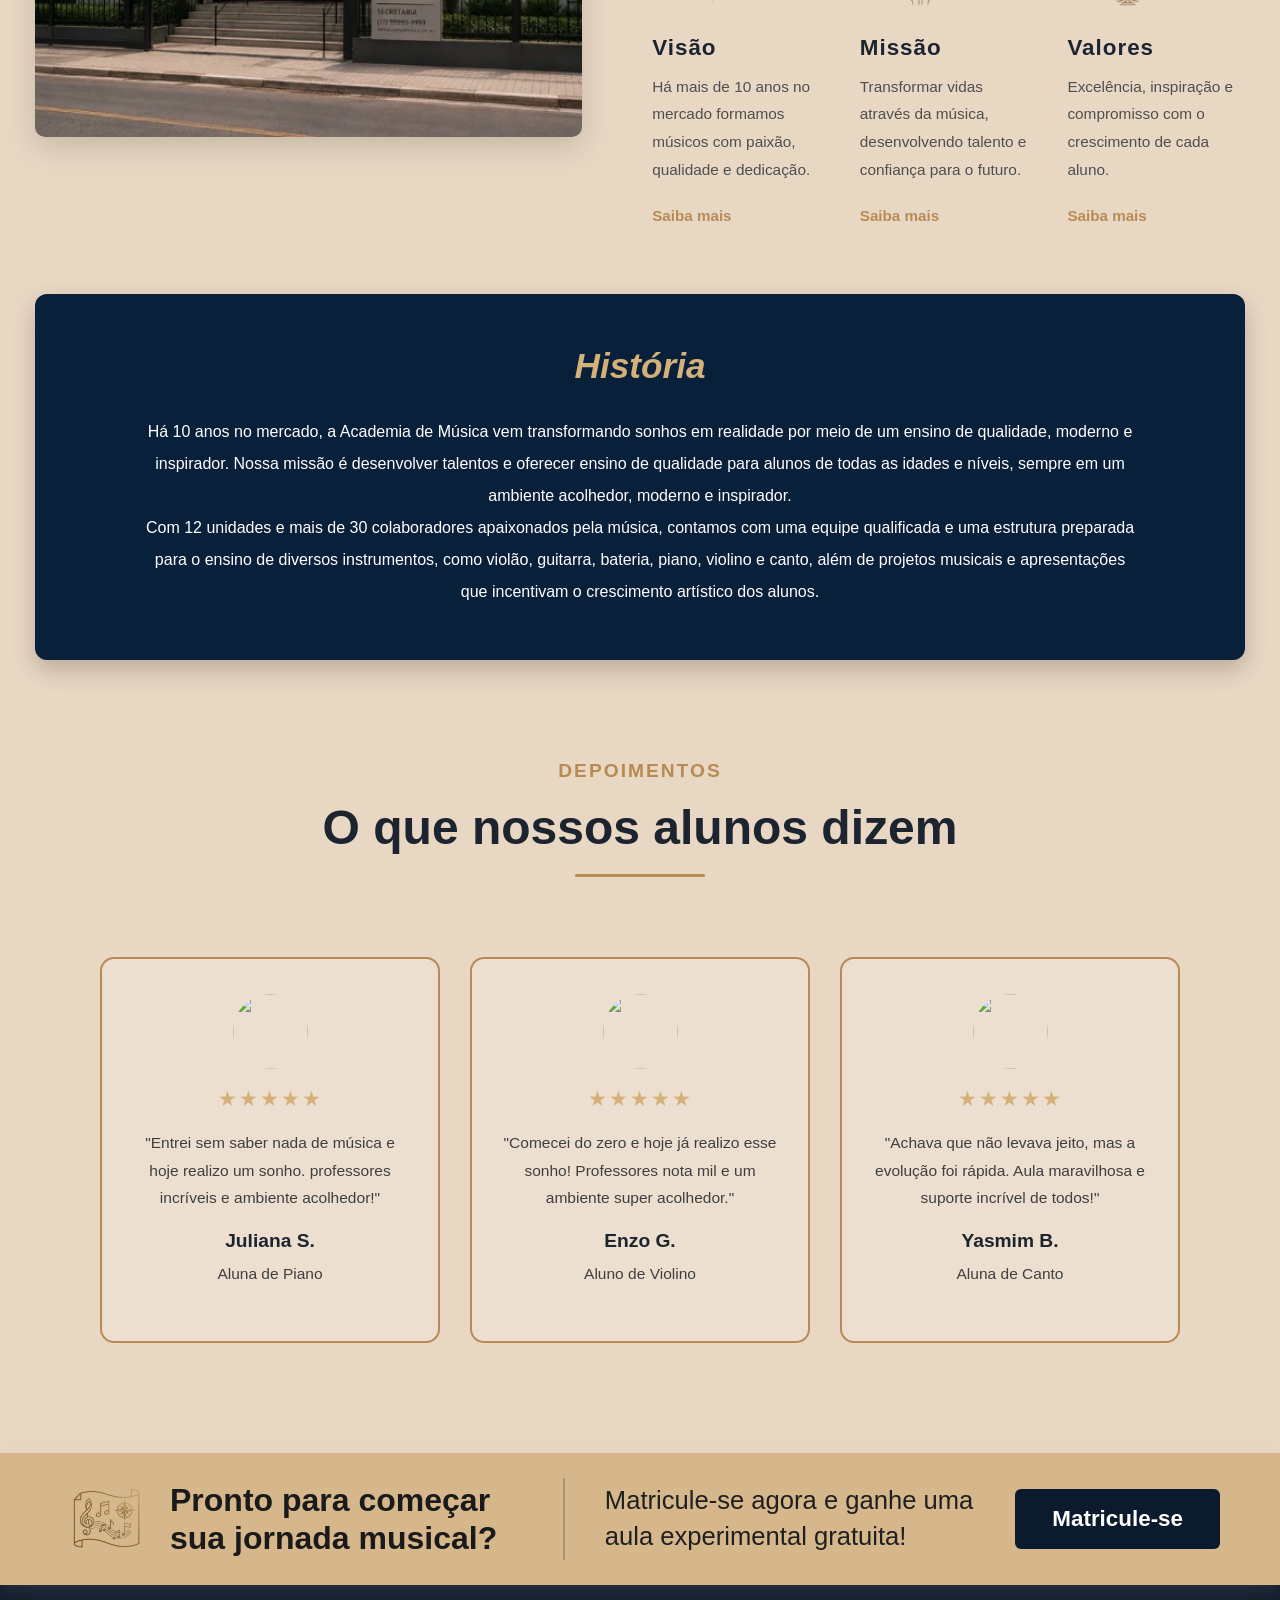
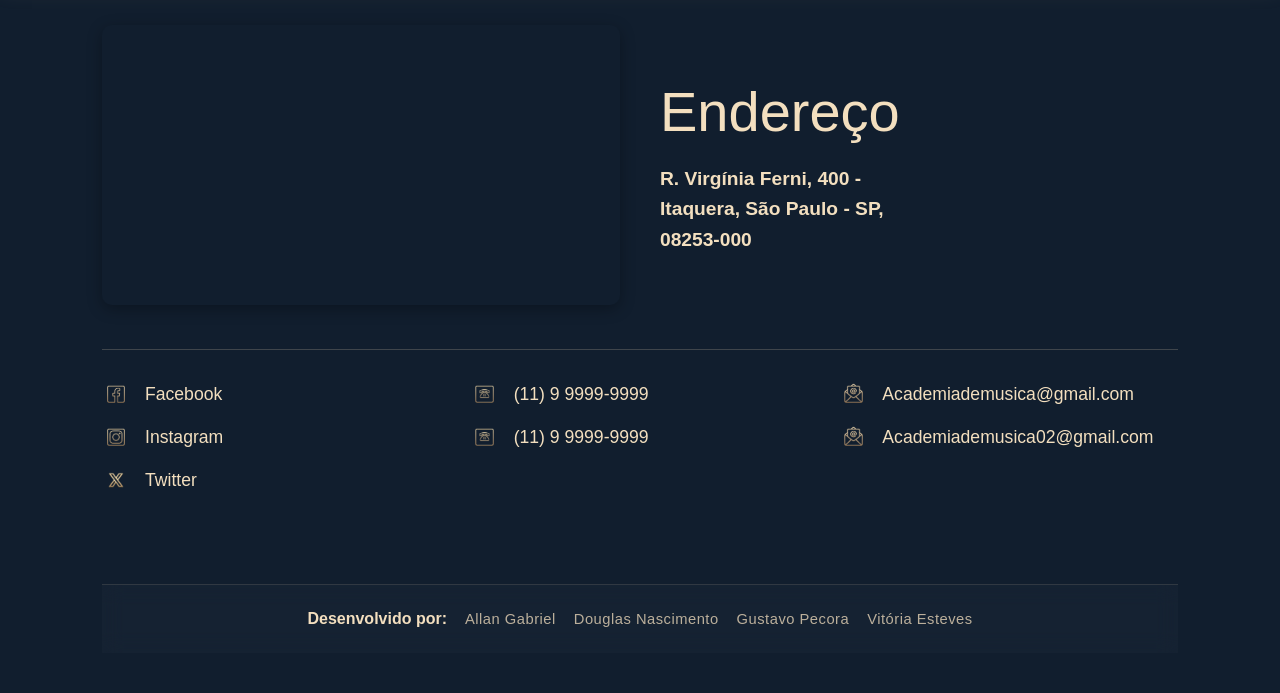
==== commit 65729299: ". ." ====
--- a/index.html
+++ b/index.html
@@ -12,23 +12,32 @@
 
     <!-- MENU E MAIN -->
 
-    <div class="background-instrumentos">
-        <header>
-            <div class="container">
-                <nav>
-                    <div class="logo">
-                        <img src="assets/logo.png" alt="">
-                    </div><!-- Fim Logo -->
-
-                    <ul class="botao-nav">
-                        <li><a href="#" class="botao-nav">Home</a></li>
-                        <li><a href="#" class="botao-nav">Cursos</a></li>
-                        <li><a href="#" class="botao-nav">Sobre</a></li>
-                        <li><a href="#" class="botao-nav">Contato</a></li>
-                    </ul>
-                </nav>
-            </div><!-- Fim Container -->
-        </header><!-- Fim Header -->
+<div class="background-instrumentos">
+    <header>
+        <div class="container">
+            <nav>
+
+                <div class="logo">
+                    <img src="assets/logo.png" alt="">
+                </div><!-- Fim Logo -->
+
+                <!-- MENU HAMBURGUER -->
+                <div class="menu-hamburguer" id="menuHamburguer">
+                    <span></span>
+                    <span></span>
+                    <span></span>
+                </div>
+
+                <ul class="botao-nav" id="menu">
+                    <li><a href="#">Home</a></li>
+                    <li><a href="#">Cursos</a></li>
+                    <li><a href="#">Sobre</a></li>
+                    <li><a href="#">Contato</a></li>
+                </ul>
+
+            </nav>
+        </div><!-- Fim Container -->
+    </header><!-- Fim Header -->
 
         <main>
             <div class="container">
@@ -405,5 +414,6 @@
         </div><!-- Fim Container -->
     </footer><!-- Fim Footer -->
 
+    <script src="./js/script.js"></script>
 </body>
 </html>
--- a/css/style.css
+++ b/css/style.css
@@ -53,12 +53,15 @@
    HEADER
 ========================= */
 
+/* ==========================================================================
+   HEADER & NAVIGATION (Com Animação de Entrada)
+   ========================================================================== */
 header {
     width: 100%;
     padding-top: 30px;
-
     position: relative;
-    z-index: 10;
+    z-index: 1000;
+    animation: headerFadeIn 0.8s cubic-bezier(0.25, 1, 0.5, 1) forwards;
 }
 
 nav {
@@ -67,238 +70,527 @@
     justify-content: space-between;
 }
 
-/* =========================
-   LOGO
-========================= */
+/* Keyframe */
+@keyframes headerFadeIn {
+    from {
+        opacity: 0;
+        transform: translateY(-20px);
+    }
+
+    to {
+        opacity: 1;
+        transform: translateY(0);
+    }
+}
+
+/* LOGO */
 
 .logo img {
     width: 180px;
     object-fit: contain;
-}
-
-/* =========================
-   MENU
-========================= */
+    transition: transform 0.3s ease;
+}
+
+.logo img:hover {
+    transform: scale(1.03);
+}
+
+/* MENU */
 
 nav ul {
     display: flex;
     align-items: center;
     gap: 18px;
-
     list-style: none;
 }
 
 nav ul li a {
     text-decoration: none;
-
     display: flex;
     align-items: center;
     justify-content: center;
-
     min-width: 125px;
     height: 48px;
-
     border-radius: 50px;
-
     background-color: #d8b27a;
-
     color: white;
-
     font-size: 15px;
     font-weight: 600;
-}
-
+    transition: background-color 0.3s ease,
+        transform 0.2s ease,
+        box-shadow 0.3s ease;
+    position: relative;
+    overflow: hidden;
+}
+
+nav ul li a:hover {
+    background-color: #c99f66;
+    transform: translateY(-2px) scale(1.04);
+    box-shadow: 0 6px 20px rgba(216, 178, 122, 0.4);
+}
+
+nav ul li a:active {
+    transform: translateY(0) scale(0.98);
+}
+
+nav ul li a::after {
+    content: '';
+    position: absolute;
+    top: 0;
+    left: -50%;
+    width: 20%;
+    height: 100%;
+    background: linear-gradient(to right,
+            rgba(255, 255, 255, 0) 0%,
+            rgba(255, 255, 255, 0.3) 50%,
+            rgba(255, 255, 255, 0) 100%);
+    transform: skewX(-25deg);
+    transition: 0.75s ease;
+}
+
+nav ul li a:hover::after {
+    left: 125%;
+}
+
+/* MENU HAMBURGUER */
+
+.menu-hamburguer {
+    display: none;
+    flex-direction: column;
+    gap: 6px;
+    cursor: pointer;
+    z-index: 2000;
+}
+
+.menu-hamburguer span {
+    width: 32px;
+    height: 3px;
+    background-color: white;
+    border-radius: 20px;
+    transition: 0.3s;
+}
+
+/* RESPONSIVO */
+
+@media screen and (max-width: 900px) {
+
+    /* SOME COM A LOGO */
+    .logo {
+        display: none;
+    }
+
+    header {
+        padding-top: 0;
+    }
+
+    nav {
+        justify-content: flex-end;
+    }
+
+    /* BOTÃO HAMBURGUER */
+    .menu-hamburguer {
+        display: flex;
+        position: fixed;
+        top: 30px;
+        right: 25px;
+        width: 55px;
+        height: 55px;
+        background: rgba(15, 15, 15, 0.85);
+        backdrop-filter: blur(12px);
+        border-radius: 18px;
+        align-items: center;
+        justify-content: center;
+        z-index: 9999;
+        box-shadow: 0 8px 30px rgba(0, 0, 0, 0.35);
+    }
+
+    .menu-hamburguer span {
+        position: absolute;
+        width: 28px;
+        height: 3px;
+        background: #fff;
+        border-radius: 20px;
+        transition: 0.4s ease;
+    }
+
+    .menu-hamburguer span:nth-child(1) {
+        transform: translateY(-8px);
+    }
+
+    .menu-hamburguer span:nth-child(3) {
+        transform: translateY(8px);
+    }
+
+    /* ANIMAÇÃO X */
+    .menu-hamburguer.active span:nth-child(1) {
+        transform: rotate(45deg);
+    }
+
+    .menu-hamburguer.active span:nth-child(2) {
+        opacity: 0;
+    }
+
+    .menu-hamburguer.active span:nth-child(3) {
+        transform: rotate(-45deg);
+    }
+
+    /* MENU FULLSCREEN */
+    nav ul {
+        position: fixed;
+        inset: 0;
+        width: 100%;
+        height: 100vh;
+        background: rgba(5, 5, 5, 0.97);
+        backdrop-filter: blur(15px);
+
+        display: flex;
+        flex-direction: column;
+        justify-content: center;
+        align-items: center;
+        gap: 28px;
+
+        opacity: 0;
+        visibility: hidden;
+        transform: scale(1.05);
+
+        transition: 0.45s ease;
+        z-index: 9000;
+    }
+
+    nav ul.active {
+        opacity: 1;
+        visibility: visible;
+        transform: scale(1);
+    }
+
+    nav ul li {
+        width: 85%;
+        display: flex;
+        justify-content: center;
+    }
+
+    nav ul li a {
+        width: 100%;
+        max-width: 320px;
+        height: 65px;
+        font-size: 18px;
+        border-radius: 18px;
+        background: linear-gradient(135deg, #d8b27a, #c99f66);
+        box-shadow: 0 10px 25px rgba(216, 178, 122, 0.25);
+    }
+}
 /* =========================
    MAIN
 ========================= */
 
+/* ==========================================================================
+   MAIN CONTAINER (Configurações base)
+   ========================================================================== */
 main {
     width: 100%;
     min-height: calc(100vh - 100px);
-
     display: flex;
     align-items: center;
-
     position: relative;
     z-index: 2;
 }
 
-/* =========================
-   TEXTO PRINCIPAL
-========================= */
-
+/* ==========================================================================
+   TEXTO PRINCIPAL (Com efeito Cascata / Stagger)
+   ========================================================================== */
 .main-text {
     width: 100%;
     max-width: 650px;
-
     padding-top: 20px;
 }
 
+/* Base para os elementos que vão surgir da esquerda para a direita */
+.main-text h1,
+.main-text p,
+.botao-main {
+    opacity: 0;
+    transform: translateX(-30px);
+    animation: fadeInUpLeft 0.8s cubic-bezier(0.25, 1, 0.5, 1) forwards;
+}
+
+/* Ajustando os tempos de atraso (Delay) para o efeito cascata */
+.main-text h1 {
+    animation-delay: 0.2s;
+}
+
+.main-text p {
+    animation-delay: 0.5s;
+    /* Surge logo após o H1 */
+}
+
+.botao-main {
+    animation-delay: 0.8s;
+    /* Surge por último */
+}
+
+/* Keyframe da revelação suave */
+@keyframes fadeInUpLeft {
+    to {
+        opacity: 1;
+        transform: translateX(0);
+    }
+}
+
+/* --- Estilização do H1 --- */
 .main-text h1 {
     color: white;
-
     font-size: 38px;
     font-weight: 300;
-
     line-height: 1.1;
-
     margin-bottom: 25px;
 }
 
 /* TEXTO DOURADO */
-
 .main-text h1 span {
     color: #d8b27a;
     font-weight: bold;
 }
 
-/* MATRÍCULA GRANDE */
-
+/* MATRÍCULA GRANDE (Efeito sutil de escala ao aparecer) */
 .main-text h1 span:first-of-type {
     display: block;
-
     font-size: 88px;
-
     line-height: 1;
-
     margin: 5px 0 10px;
+
+    /* Um pequeno bônus: faz a palavra gigante crescer levemente na tela */
+    animation: scaleUp 1.2s cubic-bezier(0.25, 1, 0.5, 1) backwards;
+    animation-delay: 0.3s;
+}
+
+@keyframes scaleUp {
+    from {
+        transform: scale(0.95);
+    }
+
+    to {
+        transform: scale(1);
+    }
 }
 
 /* PARÁGRAFO */
-
 .main-text p {
     color: #f1f1f1;
-
     font-size: 22px;
-
     line-height: 1.5;
-
     max-width: 470px;
-
     margin-bottom: 35px;
 }
 
-/* =========================
-   BOTÕES
-========================= */
-
+/* ==========================================================================
+   BOTÕES (Interações e Feedbacks Visuais)
+   ========================================================================== */
 .botao-main {
     display: flex;
     align-items: center;
-
     gap: 18px;
-
     margin-bottom: 45px;
 }
 
 .botao-main a {
     text-decoration: none;
-
     height: 58px;
-
     padding: 0 34px;
-
     border-radius: 12px;
-
     display: flex;
     align-items: center;
     justify-content: center;
-
     font-size: 17px;
     font-weight: 600;
-}
-
+
+    /* Transição suave para QUALQUER mudança de estilo no hover */
+    transition: all 0.3s cubic-bezier(0.25, 1, 0.5, 1);
+}
+
+/* --- Botão Matrícula (Preenchido) --- */
 .botao-matricula {
     background: #d8b27a;
     color: #07152f;
-}
-
+    box-shadow: 0 4px 15px rgba(216, 178, 122, 0.2);
+}
+
+.botao-matricula:hover {
+    background: #e5bf88;
+    /* Dourado ligeiramente mais claro */
+    transform: translateY(-3px);
+    /* Levanta o botão */
+    box-shadow: 0 8px 25px rgba(216, 178, 122, 0.4);
+    /* Sombra projeta mais longe */
+}
+
+.botao-matricula:active {
+    transform: translateY(-1px);
+}
+
+/* --- Botão Cursos (Vazado/Borda) --- */
 .botao-cursos {
     border: 2px solid #d8b27a;
     color: white;
+    background: transparent;
+}
+
+.botao-cursos:hover {
+    background: rgba(216, 178, 122, 0.1);
+    /* Fundo sutil dourado translúcido */
+    color: #d8b27a;
+    /* O texto assume a cor dourada */
+    transform: translateY(-3px);
+    border-color: #e5bf88;
+}
+
+.botao-cursos:active {
+    transform: translateY(-1px);
 }
 
 /* =========================
    ESTATÍSTICAS
 ========================= */
 
+/* ==========================================================================
+   CONTAINER ESTATÍSTICAS (Efeito Vidro + Entrada Suave)
+   ========================================================================== */
 .estatisticas {
     width: 100%;
     max-width: 860px;
-
     display: flex;
     align-items: stretch;
     justify-content: space-between;
-
     gap: 30px;
-
     background: rgba(10, 22, 48, 0.88);
-
     backdrop-filter: blur(8px);
-
     border-radius: 28px;
-
     padding: 28px 35px;
-
     position: relative;
-}
-
+
+    /* Borda sutil para enriquecer o efeito de vidro */
+    border: 1px solid rgba(216, 178, 122, 0.15);
+
+    /* Animação de entrada: surge de baixo e expande levemente */
+    opacity: 0;
+    transform: translateY(30px) scale(0.98);
+    animation: statsReveal 1s cubic-bezier(0.25, 1, 0.5, 1) forwards;
+    animation-delay: 1.1s;
+    /* Espera a seção principal carregar */
+
+    transition: box-shadow 0.4s ease, border-color 0.4s ease;
+}
+
+/* Efeito ao passar o mouse no bloco inteiro */
+.estatisticas:hover {
+    border-color: rgba(216, 178, 122, 0.4);
+    box-shadow: 0 15px 35px rgba(7, 21, 47, 0.6), 0 0 20px rgba(216, 178, 122, 0.05);
+}
+
+/* Keyframe de revelação do bloco */
+@keyframes statsReveal {
+    to {
+        opacity: 1;
+        transform: translateY(0) scale(1);
+    }
+}
+
+/* ==========================================================================
+   BLOCOS INTERNOS DE TEXTO
+   ========================================================================== */
 .estatistica-text {
     flex: 1;
-
     display: flex;
     flex-direction: column;
     justify-content: center;
-
     position: relative;
-
     min-height: 70px;
-
     padding-right: 20px;
-}
-
-/* LINHAS ENTRE ESTATÍSTICAS */
-
+
+    /* Prepara os textos para subirem de leve individualmente */
+    opacity: 0;
+    transform: translateY(15px);
+    animation: textFadeUp 0.6s cubic-bezier(0.25, 1, 0.5, 1) forwards;
+}
+
+/* Efeito cascata para cada bloco de texto surgir um após o outro */
+.estatistica-text:nth-child(1) {
+    animation-delay: 1.3s;
+}
+
+.estatistica-text:nth-child(2) {
+    animation-delay: 1.5s;
+}
+
+.estatistica-text:nth-child(3) {
+    animation-delay: 1.7s;
+}
+
+@keyframes textFadeUp {
+    to {
+        opacity: 1;
+        transform: translateY(0);
+    }
+}
+
+/* LINHAS ENTRE ESTATÍSTICAS (Animação de crescimento vertical) */
 .estatistica-text:not(:last-child)::after {
     content: "";
-
     position: absolute;
-
     top: 50%;
     right: -15px;
-
-    transform: translateY(-50%);
-
+    transform: translateY(-50%) scaleY(0);
+    /* Começa com altura zerada */
     width: 2px;
     height: 65px;
-
     background: #d8b27a;
-}
-
-/* TÍTULOS */
-
+
+    /* Animação que faz a linha "esticar" do centro para fora */
+    animation: lineGrow 0.8s cubic-bezier(0.25, 1, 0.5, 1) forwards;
+    animation-delay: 1.5s;
+    transform-origin: center;
+}
+
+@keyframes lineGrow {
+    to {
+        transform: translateY(-50%) scaleY(1);
+    }
+}
+
+/* ==========================================================================
+   TÍTULOS (Números) e PARÁGRAFOS
+   ========================================================================== */
 .estatistica-text h3 {
     color: #d8b27a;
-
     font-size: 28px;
     font-weight: bold;
-
     margin-bottom: 10px;
-
     white-space: nowrap;
-}
-
-/* TEXTOS */
+
+    /* Transição para o efeito de hover */
+    transition: transform 0.3s ease, text-shadow 0.3s ease;
+}
+
+/* Feedback sutil quando passa o mouse por cima do número */
+.estatistica-text:hover h3 {
+    transform: scale(1.08);
+    /* O número cresce ligeiramente */
+    text-shadow: 0 0 10px rgba(216, 178, 122, 0.6);
+    /* Brilho neon */
+}
 
 .estatistica-text p {
     color: white;
-
     font-size: 15px;
     line-height: 1.4;
-
     margin: 0;
-
     max-width: 150px;
+    opacity: 0.85;
+    transition: opacity 0.3s ease;
+}
+
+.estatistica-text:hover p {
+    opacity: 1;
+    /* O texto ganha nitidez total no hover */
 }
 
 /* =========================
@@ -397,82 +689,120 @@
     }
 }
 
-/* =========================
-   DIFERENCIAIS
-========================= */
-
+/* ==========================================================================
+   DIFERENCIAIS (Seção Base)
+   ========================================================================== */
 .diferenciais {
     width: 100%;
-
     background: #e7e1d9;
-
     padding: 50px 0;
+    overflow: hidden;
+    /* Evita barras de rolagem indesejadas durante a animação */
 }
 
 /* CONTAINER */
-
 .diferenciais .container {
     display: flex;
     align-items: flex-start;
     justify-content: space-between;
-
     gap: 45px;
-}
-
-/* CARD */
-
+    flex-wrap: wrap;
+    /* Garante que quebre linha em telas menores */
+}
+
+/* ==========================================================================
+   CARDS DE DIFERENCIAIS (Animação de Entrada Estilizada)
+   ========================================================================== */
 .diferenciais-card {
     flex: 1;
-
     display: flex;
     align-items: flex-start;
-
     gap: 22px;
-
-    min-width: 0;
-}
-
-/* IMAGENS */
-
+    min-width: 250px;
+    /* Evita que o card esmague demais */
+
+    /* Configuração para a animação de surgimento lateral */
+    opacity: 0;
+    transform: translateX(40px);
+    animation: diferenciaisReveal 0.8s cubic-bezier(0.25, 1, 0.5, 1) forwards;
+}
+
+/* Efeito cascata para cada card surgir com um tempo diferente */
+.diferenciais-card:nth-child(1) {
+    animation-delay: 0.2s;
+}
+
+.diferenciais-card:nth-child(2) {
+    animation-delay: 0.4s;
+}
+
+.diferenciais-card:nth-child(3) {
+    animation-delay: 0.6s;
+}
+
+/* Keyframe do surgimento dos cards */
+@keyframes diferenciaisReveal {
+    to {
+        opacity: 1;
+        transform: translateX(0);
+    }
+}
+
+/* ==========================================================================
+   IMAGENS / ÍCONES (Efeito Flutuante no Hover)
+   ========================================================================== */
 .diferenciais-card img {
     width: 120px;
     min-width: 120px;
-
     object-fit: contain;
-}
-
-/* TEXTOS */
-
+
+    /* Transição suave para o efeito de hover */
+    transition: transform 0.4s cubic-bezier(0.175, 0.885, 0.32, 1.275);
+}
+
+/* Quando o usuário passa o mouse no CARD, a imagem faz um movimento fluido */
+.diferenciais-card:hover img {
+    transform: translateY(-8px) rotate(3deg) scale(1.05);
+    /* Explicação: Sobe 8px, rotaciona 3 graus para um charme extra e cresce 5% */
+}
+
+/* ==========================================================================
+   TEXTOS (Interações de Cor)
+   ========================================================================== */
 .diferenciais-text {
     display: flex;
     flex-direction: column;
 }
-
-/* TITULO */
 
 .diferenciais-text h4 {
     color: #1d1d1d;
-
     font-size: 18px;
     font-weight: 700;
-
     line-height: 1.2;
-
     margin-bottom: 12px;
-
     max-width: 170px;
-}
-
-/* PARÁGRAFO */
+
+    /* Prepara o título para mudar de cor no hover */
+    transition: color 0.3s ease;
+}
+
+/* O título ganha um leve destaque para a cor dourada tema do seu site */
+.diferenciais-card:hover .diferenciais-text h4 {
+    color: #d8b27a;
+}
 
 .diferenciais-text p {
     color: #3b3b3b;
-
     font-size: 16px;
-
     line-height: 1.5;
-
     max-width: 210px;
+
+    transition: color 0.3s ease;
+}
+
+/* O parágrafo ganha um tom ligeiramente mais escuro e nítido no hover */
+.diferenciais-card:hover .diferenciais-text p {
+    color: #1d1d1d;
 }
 
 /* =========================
@@ -513,10 +843,9 @@
     }
 }
 
-/* =========================
+/* ==========================================================================
    SEÇÃO CURSOS
-========================= */
-
+   ========================================================================== */
 .cursos {
     width: 100%;
     padding: 100px 0;
@@ -531,10 +860,9 @@
     padding: 0 20px;
 }
 
-/* =========================
-   TEXOS
-========================= */
-
+/* ==========================================================================
+   TEXTOS (Com animação de pulsação na linha)
+   ========================================================================== */
 .curso-text {
     text-align: center;
     margin-bottom: 60px;
@@ -568,39 +896,68 @@
     bottom: 0;
     border-radius: 10px;
     box-shadow: 0 0 10px #d4b07a;
-}
-
-/* =========================
+
+    /* Animação contínua de pulsação de brilho na linha */
+    animation: linePulse 2s infinite ease-in-out;
+}
+
+@keyframes linePulse {
+
+    0%,
+    100% {
+        box-shadow: 0 0 8px #d4b07a;
+        opacity: 0.8;
+    }
+
+    50% {
+        box-shadow: 0 0 20px #d4b07a, 0 0 30px rgba(212, 176, 122, 0.4);
+        opacity: 1;
+    }
+}
+
+/* ==========================================================================
    CONTAINER DOS CARDS
-========================= */
-
+   ========================================================================== */
 .container-cards {
     display: grid;
     grid-template-columns: repeat(auto-fit, minmax(300px, 1fr));
     gap: 35px;
 }
 
-/* =========================
-   CARD
-========================= */
-
+/* ==========================================================================
+   CARD (Efeito de Elevação e Brilho de Borda)
+   ========================================================================== */
 .curso-card {
     background: #0c1f35;
     border: 2px solid #d4b07a;
     border-radius: 18px;
     overflow: hidden;
     position: relative;
-    box-shadow: 0 0 20px rgba(0, 0, 0, 0.4);
-}
-
-/* =========================
-   IMAGEM
-========================= */
-
+    box-shadow: 0 10px 30px rgba(0, 0, 0, 0.4);
+
+    /* Transição suave para todas as propriedades do hover */
+    transition: transform 0.4s cubic-bezier(0.25, 1, 0.5, 1),
+        box-shadow 0.4s cubic-bezier(0.25, 1, 0.5, 1),
+        border-color 0.4s ease;
+}
+
+/* Estado de Hover do Card */
+.curso-card:hover {
+    transform: translateY(-10px);
+    /* Move o card para cima */
+    border-color: #fff;
+    /* A borda transiciona sutilmente de dourado para branco */
+    box-shadow: 0 20px 40px rgba(0, 0, 0, 0.6), 0 0 15px rgba(212, 176, 122, 0.2);
+}
+
+/* ==========================================================================
+   IMAGEM (Zoom controlado no hover)
+   ========================================================================== */
 .curso-img {
     width: 100%;
     height: 230px;
     overflow: hidden;
+    /* Crucial para o zoom não vazar do card */
 }
 
 .curso-img img {
@@ -608,43 +965,62 @@
     height: 100%;
     object-fit: cover;
     display: block;
-}
-
-/* =========================
-   ÁREA DO ÍCONE
-========================= */
-
+
+    /* Configura o tempo do efeito de zoom */
+    transition: transform 0.6s cubic-bezier(0.25, 1, 0.5, 1);
+}
+
+/* Dispara o zoom na imagem de dentro quando o CARD recebe hover */
+.curso-card:hover .curso-img img {
+    transform: scale(1.08) rotate(1deg);
+    /* Um leve giro dá dinamismo à imagem */
+}
+
+/* ==========================================================================
+   ÁREA DO ÍCONE (Animação de "Salto")
+   ========================================================================== */
 .curso-icon {
     width: 65px;
     height: 65px;
     border-radius: 50%;
     background: #0c1f35;
     border: 2px solid #d4b07a;
-
     position: absolute;
     left: 22px;
     top: 195px;
     z-index: 10;
-
     display: flex;
     align-items: center;
     justify-content: center;
-
     overflow: hidden;
-}
-
-/* CASO USE IMAGEM */
+
+    /* Transição para o ícone flutuar */
+    transition: transform 0.4s cubic-bezier(0.175, 0.885, 0.32, 1.275), background-color 0.4s ease;
+}
+
+/* Faz o ícone dar um pequeno salto para cima quando o card recebe hover */
+.curso-card:hover .curso-icon {
+    transform: translateY(-5px);
+    background-color: #d4b07a;
+    /* Inverte o fundo do ícone para dourado */
+}
 
 .curso-icon img {
     width: 32px;
     height: 32px;
     object-fit: contain;
-}
-
-/* =========================
-   INFO
-========================= */
-
+    transition: transform 0.4s ease, filter 0.4s ease;
+}
+
+/* Se você usar um ícone escuro, essa regra altera a cor dele para combinar com o fundo dourado invertido */
+.curso-card:hover .curso-icon img {
+    transform: scale(1.1);
+    filter: brightness(0) saturate(100%) invert(9%) sepia(26%) saturate(3429%) hue-rotate(197deg) brightness(96%) contrast(98%);
+}
+
+/* ==========================================================================
+   INFO (Links Interativos)
+   ========================================================================== */
 .curso-info {
     padding: 50px 25px 30px;
 }
@@ -664,11 +1040,39 @@
     margin-bottom: 25px;
 }
 
+/* Estilização e efeito do link "Saiba Mais / Ver Curso" */
 .curso-info a {
     color: #d4b07a;
     text-decoration: none;
     font-size: 1rem;
     font-weight: 500;
+    display: inline-block;
+    position: relative;
+    transition: color 0.3s ease;
+}
+
+/* Criando uma linha sutil abaixo do link que se expande do centro ao passar o mouse */
+.curso-info a::after {
+    content: '';
+    position: absolute;
+    width: 100%;
+    transform: scaleX(0);
+    height: 1.5px;
+    bottom: -2px;
+    left: 0;
+    background-color: #fff;
+    transform-origin: bottom right;
+    transition: transform 0.3s cubic-bezier(0.25, 1, 0.5, 1);
+}
+
+.curso-card:hover .curso-info a {
+    color: #fff;
+    /* O link muda de cor */
+}
+
+.curso-card:hover .curso-info a::after {
+    transform: scaleX(1);
+    transform-origin: bottom left;
 }
 
 /* =========================
@@ -711,9 +1115,14 @@
    FAIXA MATRÍCULAS
 ========================= */
 
+/* ==========================================================================
+   BANNER (Ajustado para tamanho menor e elegante)
+   ========================================================================== */
 .banner {
     width: 100%;
     overflow: hidden;
+    box-shadow: inset 0 0 20px rgba(0, 0, 0, 0.2);
+    /* Sombra interna sutil */
 }
 
 .banner .container {
@@ -725,15 +1134,40 @@
 
 .banner img {
     width: 100%;
-    height: auto;
+
+    /* Altere o valor abaixo para controlar a altura do banner:
+       350px é um tamanho médio excelente para faixas de transição.
+       Se ainda achar grande, pode testar com 280px ou 300px.
+    */
+    height: 350px;
+
     display: block;
     object-fit: cover;
-}
-
-/* =========================
-   SEÇÃO SOBRE
-========================= */
-
+    /* Recorta a imagem proporcionalmente, impedindo que ela fique achatada */
+    object-position: center;
+    /* Mantém o centro da imagem sempre visível */
+
+    /* Efeito sutil de nitidez ao passar o mouse, sem alterar o tamanho do bloco */
+    transition: filter 0.4s ease;
+}
+
+/* Interação suave */
+.banner:hover img {
+    filter: brightness(1.05);
+    /* Dá um leve ganho de luz ao passar o mouse */
+}
+
+@media(max-width: 768px) {
+    .banner {
+        display: none;
+    }
+}
+
+
+
+/* ==========================================================================
+   SEÇÃO SOBRE (Estrutura Blindada Estática)
+   ========================================================================== */
 .sobre {
     width: 100%;
     padding: 110px 0;
@@ -745,12 +1179,12 @@
     max-width: 1250px;
     margin: 0 auto;
     padding: 0 20px;
-}
-
-/* =========================
-   TOPO SOBRE
-========================= */
-
+    box-sizing: border-box;
+}
+
+/* ==========================================================================
+   TOPO SOBRE (Flexbox Puro - Sem movimentos)
+   ========================================================================== */
 .sobre-pilares {
     display: flex;
     align-items: flex-start;
@@ -759,12 +1193,15 @@
     margin-bottom: 70px;
 }
 
-/* =========================
-   IMAGEM
-========================= */
-
+/* IMAGEM (Segura contra quebras) */
 .sobre-img {
     width: 48%;
+    position: relative;
+    overflow: hidden;
+    /* Mantém o zoom contido aqui dentro */
+    border-radius: 10px;
+    box-shadow: 0 10px 30px rgba(0, 0, 0, 0.15);
+    transition: box-shadow 0.3s ease;
 }
 
 .sobre-img img {
@@ -772,14 +1209,20 @@
     height: 450px;
     object-fit: cover;
     display: block;
-    border-radius: 10px;
-    box-shadow: 0 10px 30px rgba(0, 0, 0, 0.15);
-}
-
-/* =========================
-   TEXTOS
-========================= */
-
+    /* O único movimento permitido é o zoom interno na imagem, que não afeta o layout de fora */
+    transition: transform 0.5s ease;
+}
+
+/* Animação apenas visual na imagem */
+.sobre-img:hover {
+    box-shadow: 0 15px 35px rgba(0, 0, 0, 0.25);
+}
+
+.sobre-img:hover img {
+    transform: scale(1.04);
+}
+
+/* TEXTOS DO TOPO */
 .sobre-text {
     width: 52%;
 }
@@ -804,10 +1247,9 @@
     color: #c39a66;
 }
 
-/* =========================
-   CARDS SOBRE
-========================= */
-
+/* ==========================================================================
+   CARDS SOBRE (Pilares)
+   ========================================================================== */
 .sobre-card {
     display: flex;
     gap: 30px;
@@ -822,15 +1264,19 @@
     text-align: left;
 }
 
-/* ÍCONES */
-
+/* Ícones dos Cards (Animação de opacidade e nitidez, sem mover) */
 .sobre-info img {
     width: 120px;
     margin-bottom: 15px;
     object-fit: contain;
-}
-
-/* TÍTULOS */
+    opacity: 0.85;
+    transition: opacity 0.3s ease, filter 0.3s ease;
+}
+
+.sobre-info:hover img {
+    opacity: 1;
+    filter: drop-shadow(0 4px 8px rgba(183, 139, 83, 0.2));
+}
 
 .sobre-info h3 {
     color: #1c2430;
@@ -839,30 +1285,32 @@
     font-weight: 700;
 }
 
-/* TEXTOS */
-
 .sobre-info p {
     color: #4f4f4f;
     font-size: 0.96rem;
     line-height: 1.8;
     margin-bottom: 14px;
-
     min-height: 120px;
 }
 
-/* LINK */
-
+/* Link Saiba Mais */
 .saiba-mais {
     color: #b78b53;
     text-decoration: none;
     font-size: 0.95rem;
     font-weight: 600;
-}
-
-/* =========================
-   HISTÓRIA
-========================= */
-
+    transition: color 0.3s ease, letter-spacing 0.3s ease;
+}
+
+.saiba-mais:hover {
+    color: #c39a66;
+    letter-spacing: 0.5px;
+    /* Abre sutilmente o espaçamento das letras */
+}
+
+/* ==========================================================================
+   HISTÓRIA (Mudança de cor de borda e sombra)
+   ========================================================================== */
 .historia {
     width: 100%;
     background: #08203a;
@@ -871,6 +1319,16 @@
     text-align: center;
     margin-bottom: 100px;
     box-shadow: 0 10px 25px rgba(0, 0, 0, 0.2);
+    box-sizing: border-box;
+    border: 2px solid transparent;
+    /* Reserva o espaço da borda antes para não empurrar nada */
+    transition: border-color 0.3s ease, box-shadow 0.3s ease;
+}
+
+.historia:hover {
+    border-color: #d4b07a;
+    /* Apenas acende a borda dourada */
+    box-shadow: 0 15px 35px rgba(0, 0, 0, 0.4);
 }
 
 .historia h3 {
@@ -889,12 +1347,12 @@
     margin: 0 auto;
 }
 
-/* =========================
-   DEPOIMENTOS
-========================= */
-
+/* ==========================================================================
+   DEPOIMENTOS (Totalmente estático e seguro)
+   ========================================================================== */
 .depoimentos {
     text-align: center;
+    width: 100%;
 }
 
 .depoimentos h3 {
@@ -927,17 +1385,15 @@
     border-radius: 10px;
 }
 
-/* =========================
-   CARDS DEPOIMENTOS
-========================= */
-
 .depoimentos-card {
     display: flex;
     gap: 30px;
     justify-content: center;
     flex-wrap: wrap;
-}
-
+    width: 100%;
+}
+
+/* Card Aluno - Efeitos apenas de cor de fundo e sombra */
 .card-aluno {
     width: 340px;
     border: 2px solid #b78b53;
@@ -945,19 +1401,31 @@
     padding: 35px 28px;
     text-align: center;
     background: rgba(255, 255, 255, 0.2);
-}
-
-/* FOTO */
-
+    box-sizing: border-box;
+    transition: background-color 0.3s ease, box-shadow 0.3s ease;
+}
+
+.card-aluno:hover {
+    background-color: rgba(255, 255, 255, 0.4);
+    /* O fundo fica ligeiramente mais claro */
+    box-shadow: 0 10px 25px rgba(0, 0, 0, 0.05);
+}
+
+/* Foto do Aluno (Glow circular sutil) */
 .card-aluno img {
     width: 75px;
     height: 75px;
     border-radius: 50%;
     object-fit: cover;
     margin-bottom: 18px;
-}
-
-/* ESTRELAS */
+    box-shadow: 0 0 0 0px rgba(183, 139, 83, 0);
+    transition: box-shadow 0.3s ease;
+}
+
+.card-aluno:hover img {
+    box-shadow: 0 0 0 4px rgba(183, 139, 83, 0.3);
+    /* Acende uma aura ao redor da foto */
+}
 
 .estrelas {
     color: #d4b07a;
@@ -965,8 +1433,6 @@
     margin-bottom: 18px;
     letter-spacing: 2px;
 }
-
-/* TEXTOS */
 
 .card-aluno p {
     color: #3f3f3f;
@@ -1055,4 +1521,372 @@
         max-width: 400px;
     }
 
+}
+
+/* ==========================================================================
+   BARRA MATRÍCULAS (Estrutura Segura)
+   ========================================================================== */
+.barra-matriculas {
+    width: 100%;
+    background-color: #d6b78c;
+    padding: 25px 0;
+    box-sizing: border-box;
+    position: relative;
+
+    /* Um brilho dourado sutil no fundo para dar acabamento premium */
+    box-shadow: 0 4px 20px rgba(214, 183, 140, 0.15);
+}
+
+.barra-matriculas .container {
+    max-width: 1200px;
+    margin: 0 auto;
+    padding: 0 20px;
+    box-sizing: border-box;
+    display: flex;
+    align-items: center;
+    justify-content: space-between;
+    gap: 40px;
+}
+
+/* --- BLOCO ESQUERDA --- */
+.matricula-esquerda {
+    display: flex;
+    align-items: center;
+    gap: 20px;
+    width: 45%;
+    padding-right: 40px;
+    border-right: 2px solid rgba(0, 0, 0, 0.2);
+    box-sizing: border-box;
+}
+
+/* Efeito suave de nitidez na imagem do ícone */
+.matricula-esquerda img {
+    width: 90px;
+    opacity: 0.9;
+    transition: opacity 0.3s ease, filter 0.3s ease;
+}
+
+/* Quando passa o mouse na barra esquerda, o ícone ganha total nitidez */
+.matricula-esquerda:hover img {
+    opacity: 1;
+    filter: drop-shadow(0 2px 5px rgba(0, 0, 0, 0.15));
+}
+
+.matricula-esquerda h3 {
+    font-size: 2rem;
+    color: #1a1a1a;
+    line-height: 1.2;
+    font-weight: 700;
+}
+
+/* --- BLOCO DIREITA --- */
+.matricula-direita {
+    width: 55%;
+    display: flex;
+    align-items: center;
+    justify-content: space-between;
+    gap: 25px;
+    box-sizing: border-box;
+}
+
+.matricula-direita p {
+    font-size: 1.6rem;
+    color: #1f1f1f;
+    max-width: 420px;
+    line-height: 1.4;
+}
+
+/* ==========================================================================
+   BOTÃO PRETO (Efeito de Preenchimento Reversivo + Pulso de Atenção)
+   ========================================================================== */
+.botao-preto {
+    background-color: #0c1a2d;
+    color: white;
+    text-decoration: none;
+    padding: 15px 35px;
+    border-radius: 6px;
+    font-size: 1.4rem;
+    font-weight: 600;
+    white-space: nowrap;
+    box-sizing: border-box;
+
+    /* Borda transparente reservada para evitar solavancos no hover */
+    border: 2px solid transparent;
+
+    /* Transição elegante de cor de fundo e borda */
+    transition: background-color 0.3s ease, color 0.3s ease, border-color 0.3s ease, box-shadow 0.3s ease;
+
+    /* Animação contínua e discreta de "atenção" (opcional, mas excelente para conversão) */
+    animation: botaoAtencao 2.5s infinite ease-in-out;
+}
+
+/* Efeito Hover: O botão inverte as cores de forma limpa e sofisticada */
+.botao-preto:hover {
+    background-color: transparent;
+    color: #0c1a2d;
+    border-color: #0c1a2d;
+    /* A borda aparece ocupando o espaço já reservado */
+    box-shadow: 0 4px 15px rgba(12, 26, 45, 0.15);
+}
+
+/* Efeito Ativo (Ao clicar) */
+.botao-preto:active {
+    background-color: rgba(12, 26, 45, 0.1);
+}
+
+/* Keyframe de pulsação sutil na sombra do botão para atrair o olhar, sem tremer o layout */
+@keyframes botaoAtencao {
+
+    0%,
+    100% {
+        box-shadow: 0 0 0 0 rgba(12, 26, 45, 0);
+    }
+
+    50% {
+        box-shadow: 0 0 0 6px rgba(12, 26, 45, 0.12);
+        /* Cria uma aura transparente em volta */
+    }
+}
+
+/* RESPONSIVO */
+
+@media screen and (max-width: 900px) {
+
+    .barra-matriculas .container {
+        flex-direction: column;
+        align-items: flex-start;
+        gap: 30px;
+    }
+
+    .matricula-esquerda {
+        width: 100%;
+        border-right: none;
+        border-bottom: 2px solid rgba(0, 0, 0, 0.2);
+        padding-right: 0;
+        padding-bottom: 25px;
+    }
+
+    .matricula-direita {
+        width: 100%;
+        flex-direction: column;
+        align-items: flex-start;
+    }
+
+    .matricula-esquerda h3 {
+        font-size: 1.7rem;
+    }
+
+    .matricula-direita p {
+        font-size: 1.4rem;
+    }
+
+    .botao-preto {
+        width: 100%;
+        text-align: center;
+    }
+}
+
+/* Configurações Gerais do Footer */
+footer {
+    background-color: #111e2e;
+    /* Azul escuro idêntico à imagem */
+    color: #f3dfbf;
+    /* Tom dourado/creme claro para os textos */
+    font-family: 'Arial', sans-serif;
+    padding: 40px 20px;
+    display: flex;
+    justify-content: center;
+}
+
+footer .container {
+    max-width: 1200px;
+    width: 100%;
+    display: flex;
+    flex-direction: column;
+    gap: 40px;
+}
+
+/* --- Bloco de Cima: Mapa e Endereço --- */
+.endereco {
+    display: flex;
+    align-items: center;
+    justify-content: space-between;
+    gap: 40px;
+    flex-wrap: wrap;
+}
+
+.endereco-mapa {
+    flex: 1;
+    min-width: 300px;
+    max-width: 550px;
+}
+
+.endereco-mapa iframe {
+    width: 100%;
+    height: 280px;
+    border-radius: 10px;
+    /* Bordas arredondadas do mapa */
+    box-shadow: 0 4px 15px rgba(0, 0, 0, 0.3);
+}
+
+.endereco-text {
+    flex: 1;
+    min-width: 250px;
+}
+
+.endereco-text h2 {
+    font-size: 3.5rem;
+    /* Letras grandes para o "Endereço" */
+    font-weight: 300;
+    margin-bottom: 20px;
+    color: #f3dfbf;
+}
+
+.endereco-text a {
+    color: #f3dfbf;
+    text-decoration: none;
+    font-size: 1.2rem;
+    line-height: 1.6;
+    font-weight: bold;
+    display: inline-block;
+}
+
+.endereco-text a:hover {
+    text-shadow: 0 0 5px rgba(243, 223, 191, 0.5);
+}
+
+/* --- Bloco de Baixo: Redes Sociais, Telefones e E-mails --- */
+.contato {
+    display: flex;
+    justify-content: space-between;
+    align-items: flex-start;
+    flex-wrap: wrap;
+    gap: 30px;
+    border-top: 1px solid rgba(243, 223, 191, 0.2);
+    /* Linha sutil de separação */
+    padding-top: 30px;
+}
+
+/* Colunas de links (Redes, Tel, Email) */
+.rede-social,
+.telefone,
+.email {
+    display: flex;
+    flex-direction: column;
+    gap: 15px;
+    flex: 1;
+    min-width: 200px;
+}
+
+/* Estilização dos Links com Ícones */
+.contato a {
+    color: #f3dfbf;
+    text-decoration: none;
+    font-size: 1.1rem;
+    display: flex;
+    align-items: center;
+    gap: 15px;
+    /* Espaço entre o ícone e o texto */
+    transition: transform 0.2s;
+}
+
+.contato a:hover {
+    transform: translateX(5px);
+    /* Efeito suave ao passar o mouse */
+}
+
+/* Ajuste do tamanho dos ícones */
+.contato img {
+    width: 28px;
+    height: 28px;
+    object-fit: contain;
+    /* Se os seus ícones forem brancos ou pretos, você pode usar filter para deixá-los dourados:
+       filter: invert(93%) sepia(13%) saturate(913%) hue-rotate(327deg) brightness(98%) contrast(93%); */
+}
+
+/* --- CRÉDITOS DOS DEVS --- */
+
+.nome-devs {
+    width: 100%;
+    margin-top: 50px;
+    padding: 25px 20px;
+
+    display: flex;
+    justify-content: center;
+    align-items: center;
+    gap: 18px;
+    flex-wrap: wrap;
+
+    border-top: 1px solid rgba(243, 223, 191, 0.12);
+
+    background: rgba(255, 255, 255, 0.02);
+    backdrop-filter: blur(10px);
+
+    position: relative;
+    overflow: hidden;
+}
+
+/* LINHA DE BRILHO SUPERIOR */
+
+.nome-devs::before {
+    content: '';
+    position: absolute;
+    top: 0;
+    left: -100%;
+
+    width: 100%;
+    height: 1px;
+
+    background: linear-gradient(90deg,
+            transparent,
+            rgba(243, 223, 191, 0.8),
+            transparent);
+
+    animation: brilhoFooter 5s linear infinite;
+}
+
+@keyframes brilhoFooter {
+    100% {
+        left: 100%;
+    }
+}
+
+/* TEXTO */
+
+.nome-devs p {
+    margin: 0;
+
+    color: #f3dfbf;
+    font-size: 0.92rem;
+    font-weight: 500;
+    letter-spacing: 0.5px;
+
+    opacity: 0.75;
+
+    transition: 0.3s ease;
+    cursor: default;
+}
+
+/* HOVER */
+
+.nome-devs p:hover {
+    opacity: 1;
+    transform: translateY(-2px);
+    text-shadow: 0 0 12px rgba(243, 223, 191, 0.35);
+}
+
+/* RESPONSIVO */
+
+@media screen and (max-width: 768px) {
+
+    .nome-devs {
+        flex-direction: column;
+        gap: 10px;
+        padding: 20px 15px;
+    }
+
+    .nome-devs p {
+        font-size: 0.82rem;
+        text-align: center;
+    }
 }
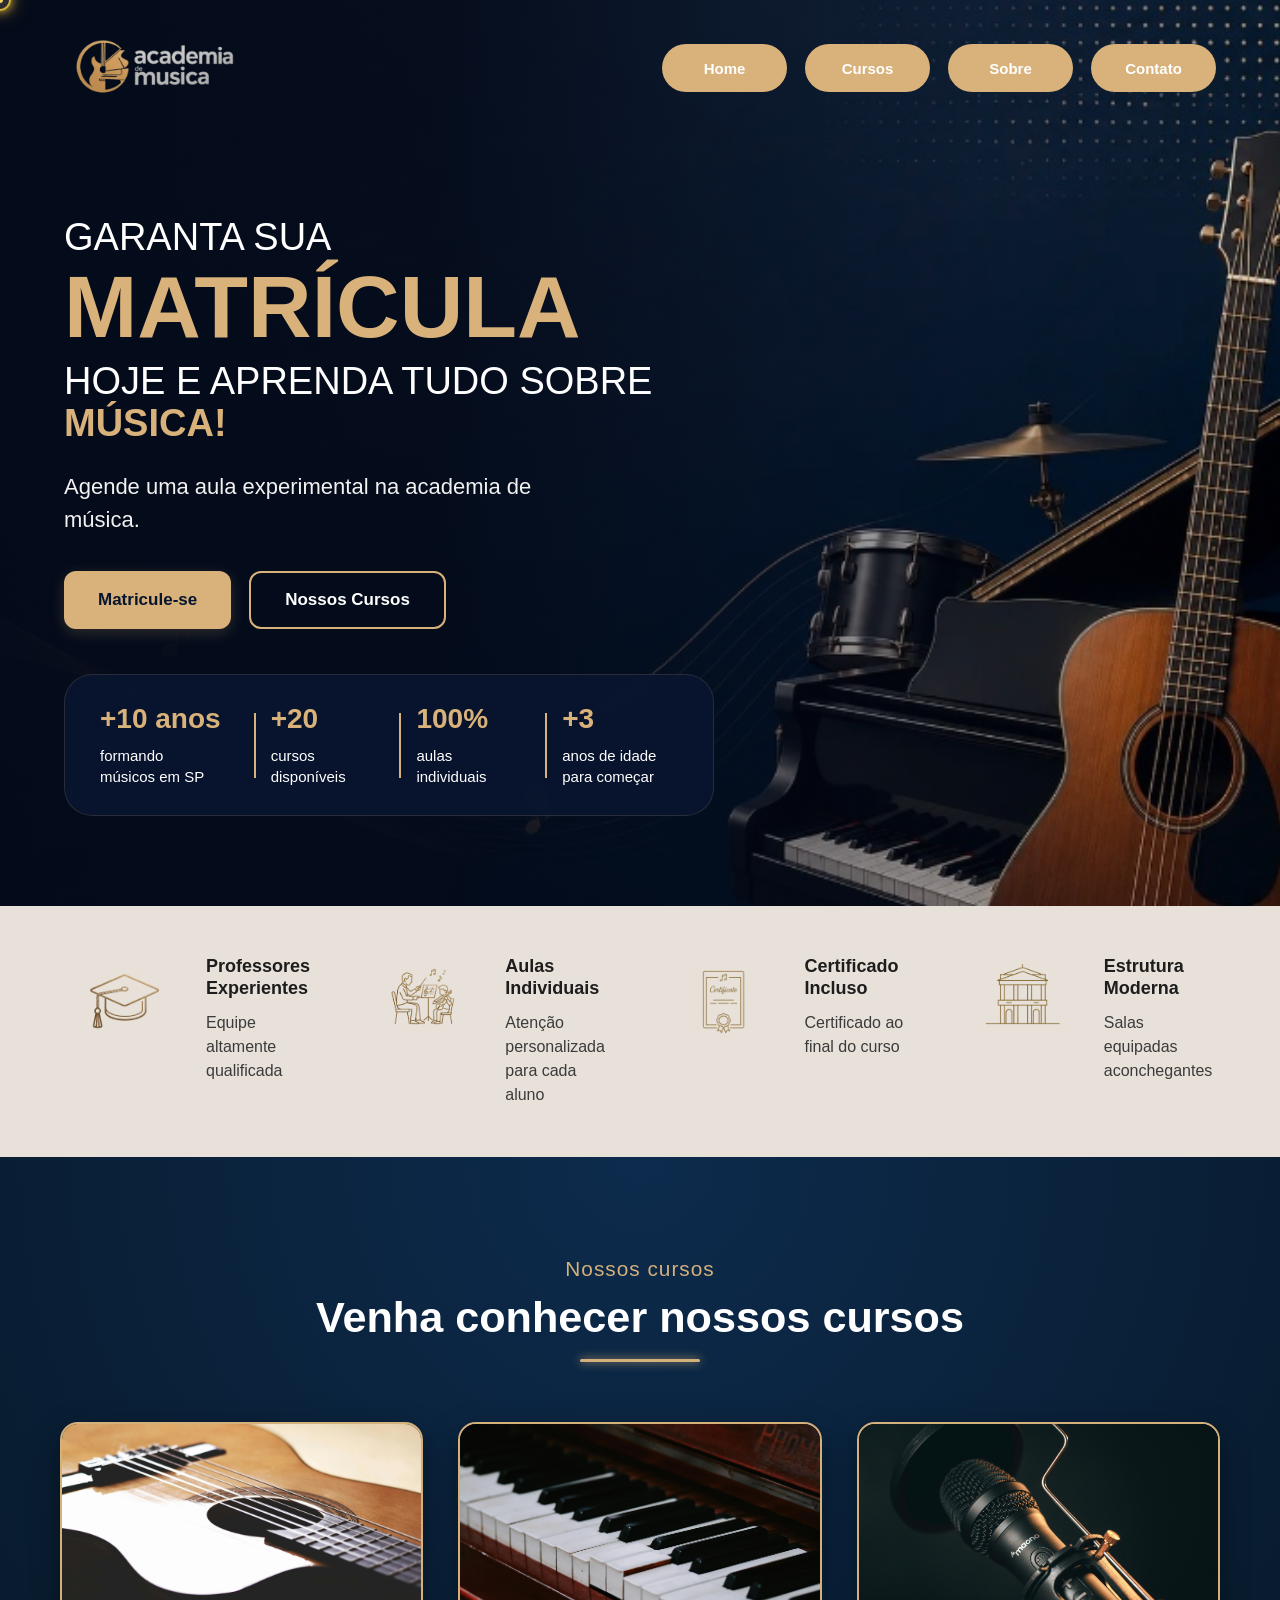
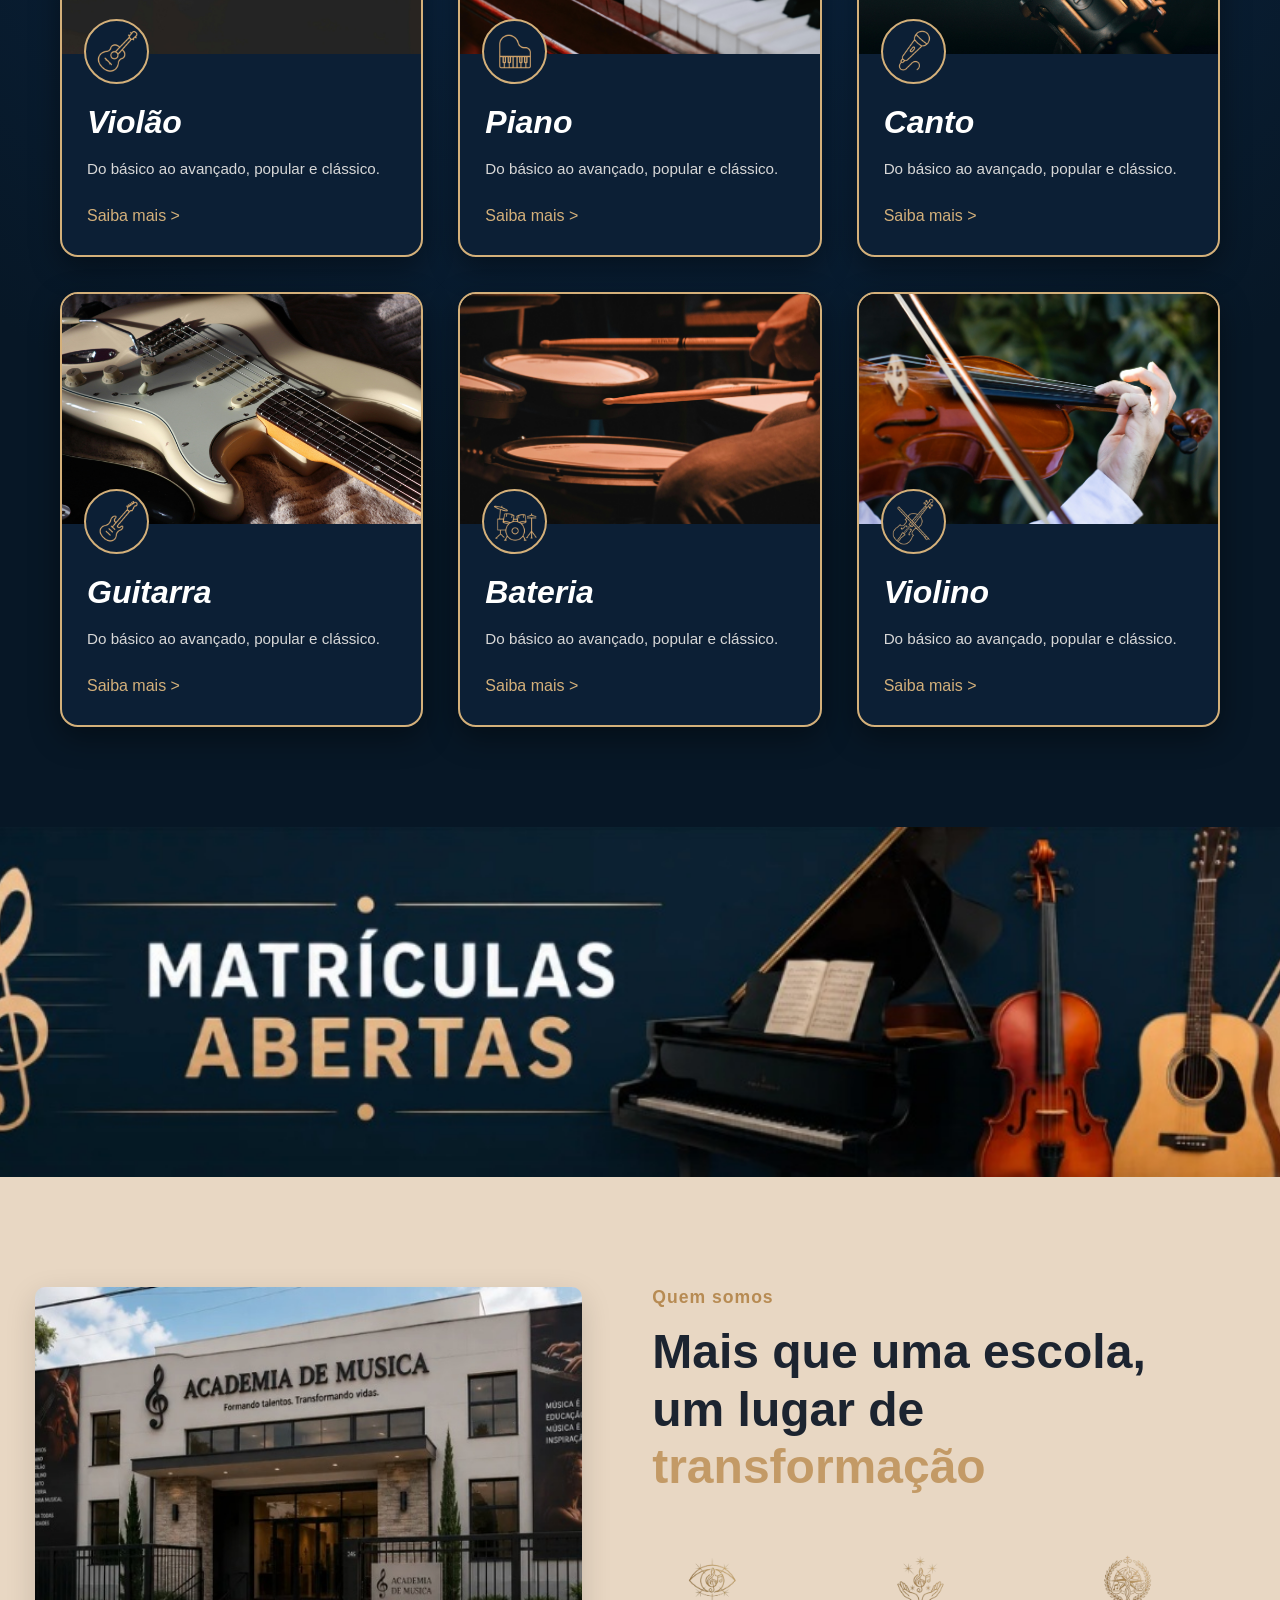
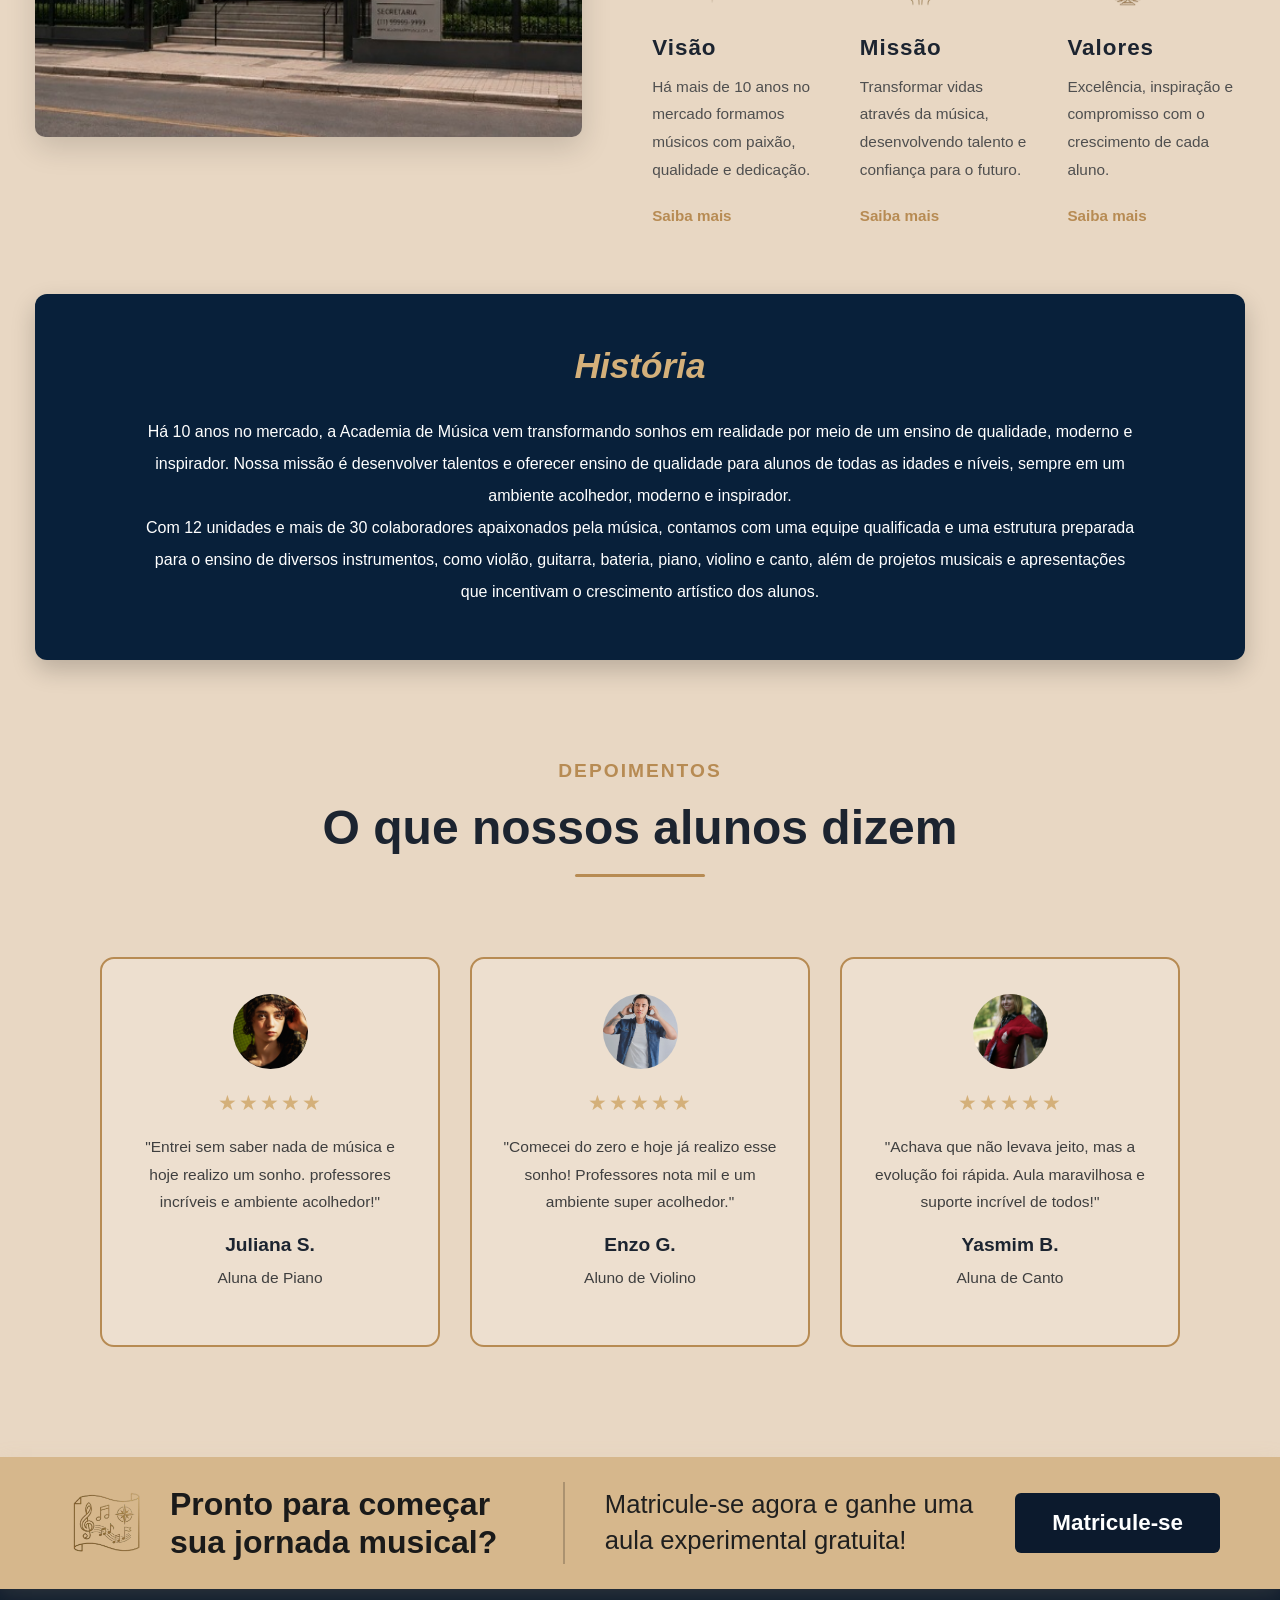
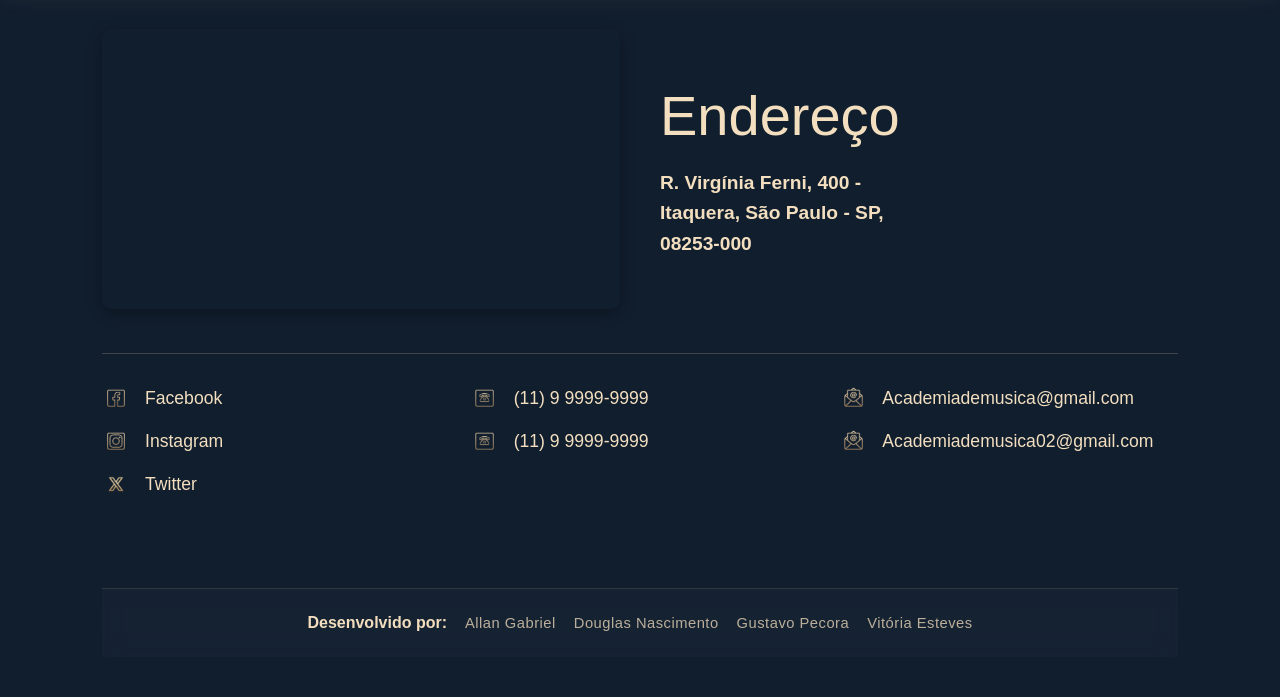
==== commit a9b90eeb: "Update index.html" ====
--- a/index.html
+++ b/index.html
@@ -10,6 +10,8 @@
 </head>
 <body>
 
+    <div class="cursor"></div>
+
     <!-- MENU E MAIN -->
 
 <div class="background-instrumentos">
@@ -29,25 +31,25 @@
                 </div>
 
                 <ul class="botao-nav" id="menu">
-                    <li><a href="#">Home</a></li>
-                    <li><a href="#">Cursos</a></li>
-                    <li><a href="#">Sobre</a></li>
-                    <li><a href="#">Contato</a></li>
+                    <li><a href="#main">Home</a></li>
+                    <li><a href="#cursos">Cursos</a></li>
+                    <li><a href="#sobre">Sobre</a></li>
+                    <li><a href="#contato">Contato</a></li>
                 </ul>
 
             </nav>
         </div><!-- Fim Container -->
     </header><!-- Fim Header -->
 
-        <main>
+        <main id="main">
             <div class="container">
                 <div class="main-text">
                     <h1>GARANTA SUA <span>MATRÍCULA </span>HOJE E APRENDA TUDO SOBRE <span>MÚSICA!</span></h1>
                     <p>Agende uma aula experimental na academia de música.</p>
                         
                     <div class="botao-main">
-                        <a href="#" class="botao-matricula">Matricule-se</a>
-                        <a href="#" class="botao-cursos">Nossos Cursos</a>
+                        <a href="../pages/form.html" target="_blank" class="botao-matricula">Matricule-se</a>
+                        <a href="#cursos" class="botao-cursos">Nossos Cursos</a>
                     </div><!-- Fim Botões Main -->
 
                     <div class="estatisticas">
@@ -118,7 +120,7 @@
 
     <!-- SESSÃO CURSOS -->
 
-    <section class="cursos">
+    <section class="cursos" id="cursos">
         <div class="container">
 
             <div class="curso-text">
@@ -137,13 +139,13 @@
                     </div><!-- Fim Curso-Img -->
 
                     <div class="curso-icon">
-                        <img src="assets/icones/violao.png" alt="">
+                        <img src="../assets/icones/icone-violão.png" alt="">
                     </div><!-- Fim Curso-Icon -->
 
                     <div class="curso-info">
                         <h3>Violão</h3>
                         <p>Do básico ao avançado, popular e clássico.</p>
-                        <a href="violao.html">Saiba mais ></a>
+                        <a href="../pages/violao.html" target="_blank">Saiba mais ></a>
                     </div><!-- Fim Curso-Info -->
 
                 </div><!-- Fim Curso-Card -->
@@ -157,13 +159,13 @@
                     </div><!-- Fim Curso-Img -->
 
                     <div class="curso-icon">
-                        <img src="assets/icones/piano.png" alt="">
+                        <img src="../assets/icones/icone-piano.png" alt="">
                     </div><!-- Fim Curso-Icon -->
 
                     <div class="curso-info">
                         <h3>Piano</h3>
                         <p>Do básico ao avançado, popular e clássico.</p>
-                        <a href="piano.html">Saiba mais ></a>
+                        <a href="../pages/piano.html" target="_blank">Saiba mais ></a>
                     </div><!-- Fim Curso-Info -->
 
                 </div><!-- Fim Curso-Card -->
@@ -177,13 +179,13 @@
                     </div><!-- Fim Curso-Img -->
 
                     <div class="curso-icon">
-                        <img src="assets/icones/microfone.png" alt="">
+                        <img src="../assets/icones/icone-canto.png" alt="">
                     </div><!-- Fim Curso-Icon -->
 
                     <div class="curso-info">
                         <h3>Canto</h3>
                         <p>Do básico ao avançado, popular e clássico.</p>
-                        <a href="canto.html">Saiba mais ></a>
+                        <a href="../pages/canto.html" target="_blank">Saiba mais ></a>
                     </div><!-- Fim Curso-Info -->
 
                 </div><!-- Fim Curso-Card -->
@@ -197,13 +199,13 @@
                     </div><!-- Fim Curso-Img -->
 
                     <div class="curso-icon">
-                        <img src="assets/icones/guitarra.png" alt="">
+                        <img src="../assets/icones/icone-guitarra.png" alt="">
                     </div><!-- Fim Curso-Icon -->
 
                     <div class="curso-info">
                         <h3>Guitarra</h3>
                         <p>Do básico ao avançado, popular e clássico.</p>
-                        <a href="guitarra.html">Saiba mais ></a>
+                        <a href="../pages/guitarra.html" target="_blank">Saiba mais ></a>
                     </div><!-- Fim Curso-Info -->
 
                 </div><!-- Fim Curso-Card -->
@@ -217,13 +219,13 @@
                     </div><!-- Fim Curso-Img -->
 
                     <div class="curso-icon">
-                        <img src="assets/icones/bateria.png" alt="">
+                        <img src="../assets/icones/icone-bateria.png" alt="">
                     </div><!-- Fim Curso-Icon -->
 
                     <div class="curso-info">
                         <h3>Bateria</h3>
                         <p>Do básico ao avançado, popular e clássico.</p>
-                        <a href="bateria.html">Saiba mais ></a>
+                        <a href="../pages/bateria.html" target="_blank">Saiba mais ></a>
                     </div><!-- Fim Curso-Info -->
 
                 </div><!-- Fim Curso-Card -->
@@ -237,13 +239,13 @@
                     </div><!-- Fim Curso-Img -->
 
                     <div class="curso-icon">
-                        <img src="assets/icones/violino.png" alt="">
+                        <img src="../assets/icones/icone-violino.png" alt="">
                     </div><!-- Fim Curso-Icon -->
 
                     <div class="curso-info">
                         <h3>Violino</h3>
                         <p>Do básico ao avançado, popular e clássico.</p>
-                        <a href="violino.html">Saiba mais ></a>
+                        <a href="../pages/violino.html" target="_blank">Saiba mais ></a>
                     </div><!-- Fim Curso-Info -->
 
                 </div><!-- Fim Curso-Card -->
@@ -255,15 +257,15 @@
 
     <!-- FAIXA MATRICULAS ABERTAS -->
 
-    <section class="banner">
-        <div class="container">
-            <img src="assets/banner.jpg" alt="">
+    <section class="banner"> 
+        <div class="container">
+            <a href="../pages/form.html" target="_blank"><img src="assets/banner.jpg" alt=""></a>
         </div><!-- Fim Container -->
     </section><!-- Fim Banner -->
 
     <!-- SESSÃO SOBRE NÓS E DEPOIMENTOS -->
 
-    <section class="sobre">
+    <section class="sobre" id="sobre">
         <div class="container">
             <div class="sobre-pilares">
 
@@ -313,7 +315,7 @@
                 <div class="depoimentos-card">
 
                     <div class="card-aluno">
-                        <img src="" alt="">
+                        <img src="../assets/aluno1.jpg" alt="">
                         <div class="estrelas">★★★★★</div>
                         <p>"Entrei sem saber nada de música e hoje realizo um sonho. professores incríveis e ambiente acolhedor!"</p>
                         <span>Juliana S.</span>
@@ -321,7 +323,7 @@
                     </div><!-- Fim Card-Aluno 1 -->
 
                     <div class="card-aluno">
-                        <img src="" alt="">
+                        <img src="../assets/aluno2.jpg" alt="">
                         <div class="estrelas">★★★★★</div>
                         <p>"Comecei do zero e hoje já realizo esse sonho! Professores nota mil e um ambiente super acolhedor."</p>
                         <span>Enzo G.</span>
@@ -329,7 +331,7 @@
                     </div><!-- Fim Card-Aluno 2 -->
                     
                     <div class="card-aluno">
-                        <img src="" alt="">
+                        <img src="../assets/aluno3.jpg" alt="">
                         <div class="estrelas">★★★★★</div>
                         <p>"Achava que não levava jeito, mas a evolução foi rápida. Aula maravilhosa e suporte incrível de todos!"</p>
                         <span>Yasmim B.</span>
@@ -353,7 +355,7 @@
 
             <div class="matricula-direita">
                 <p>Matricule-se agora e ganhe uma aula experimental gratuita!</p>
-                <a href="#" class="botao-preto">Matricule-se</a>
+                <a href="../pages/form.html" target="_blank" class="botao-preto">Matricule-se</a>
             </div><!-- Fim Matricula-Direita -->
 
         </div><!-- Fim Container -->
@@ -376,7 +378,7 @@
 
             </div><!-- Fim Endereço -->
 
-            <div class="contato">
+            <div class="contato" id="contato">
 
                 <div class="rede-social">
                     
--- a/css/style.css
+++ b/css/style.css
@@ -6,12 +6,13 @@
     margin: 0;
     padding: 0;
     box-sizing: border-box;
-    font-family: Arial, Helvetica, sans-serif;
+    font-family: "MontSerrat", Arial, sans-serif;
 }
 
 body {
     overflow-x: hidden;
     background-color: #07152f;
+    cursor: none;
 }
 
 /* =========================
@@ -1006,8 +1007,8 @@
 }
 
 .curso-icon img {
-    width: 32px;
-    height: 32px;
+    width: 70px;
+    height: 70px;
     object-fit: contain;
     transition: transform 0.4s ease, filter 0.4s ease;
 }
@@ -1889,4 +1890,102 @@
         font-size: 0.82rem;
         text-align: center;
     }
+}
+
+/* Efeito de Scroll */
+
+html {
+    scroll-behavior: smooth;
+}
+
+/* Barra de scroll */
+
+/* Largura */
+
+::-webkit-scrollbar {
+    width: 12px;
+}
+
+/* Fundo barra */
+
+::-webkit-scrollbar-track{
+    background: #0f172a;
+}
+
+/* Deslize */
+
+::-webkit-scrollbar-thumb{
+    background: linear-gradient(
+        180deg,
+        #d8b27a,
+        #f5d76e
+    );
+}
+
+::-webkit-scrollbar-thumb:hover{
+    background: linear-gradient(
+        180deg,
+        #d6a357,
+        #917e3b
+    );
+}
+
+@media screen and (max-width: 768px) {
+    ::-webkit-scrollbar {
+        display: none;
+    }
+}
+
+/* Cursor */
+
+.cursor {
+    width: 22px;
+    height: 22px;
+
+    position: fixed;
+    top: 0;
+    left: 0;
+
+    border: 2px solid #d4af37;
+    border-radius: 50%;
+
+    pointer-events: none;
+
+    transform: translate(-50%, -50%);
+
+    z-index: 9999999;
+
+    backdrop-filter: blur(2px);
+
+    box-shadow: 
+        0 0 10px #d4af37,
+        0 0 20px rgba(212, 175, 55, 0.6),
+        inset 0 0 10px rgba(255, 255, 255, 0.2)
+    ;
+
+    transition: 
+        width 0.2s ease, 
+        height 0.2s ease, 
+        transform 0.08s ease
+    ;
+
+}
+
+.cursor::before{
+    content: "";
+
+    width: 6px;
+    height: 6px;
+
+    background: #f5d76e;
+
+    border-radius: 50%;
+    position: absolute;
+
+    top: 50%;
+    left: 50%;
+
+    transform: translate(-50%, -50%);
+
+    box-shadow: 0 0 10px #f5d76e;
 }
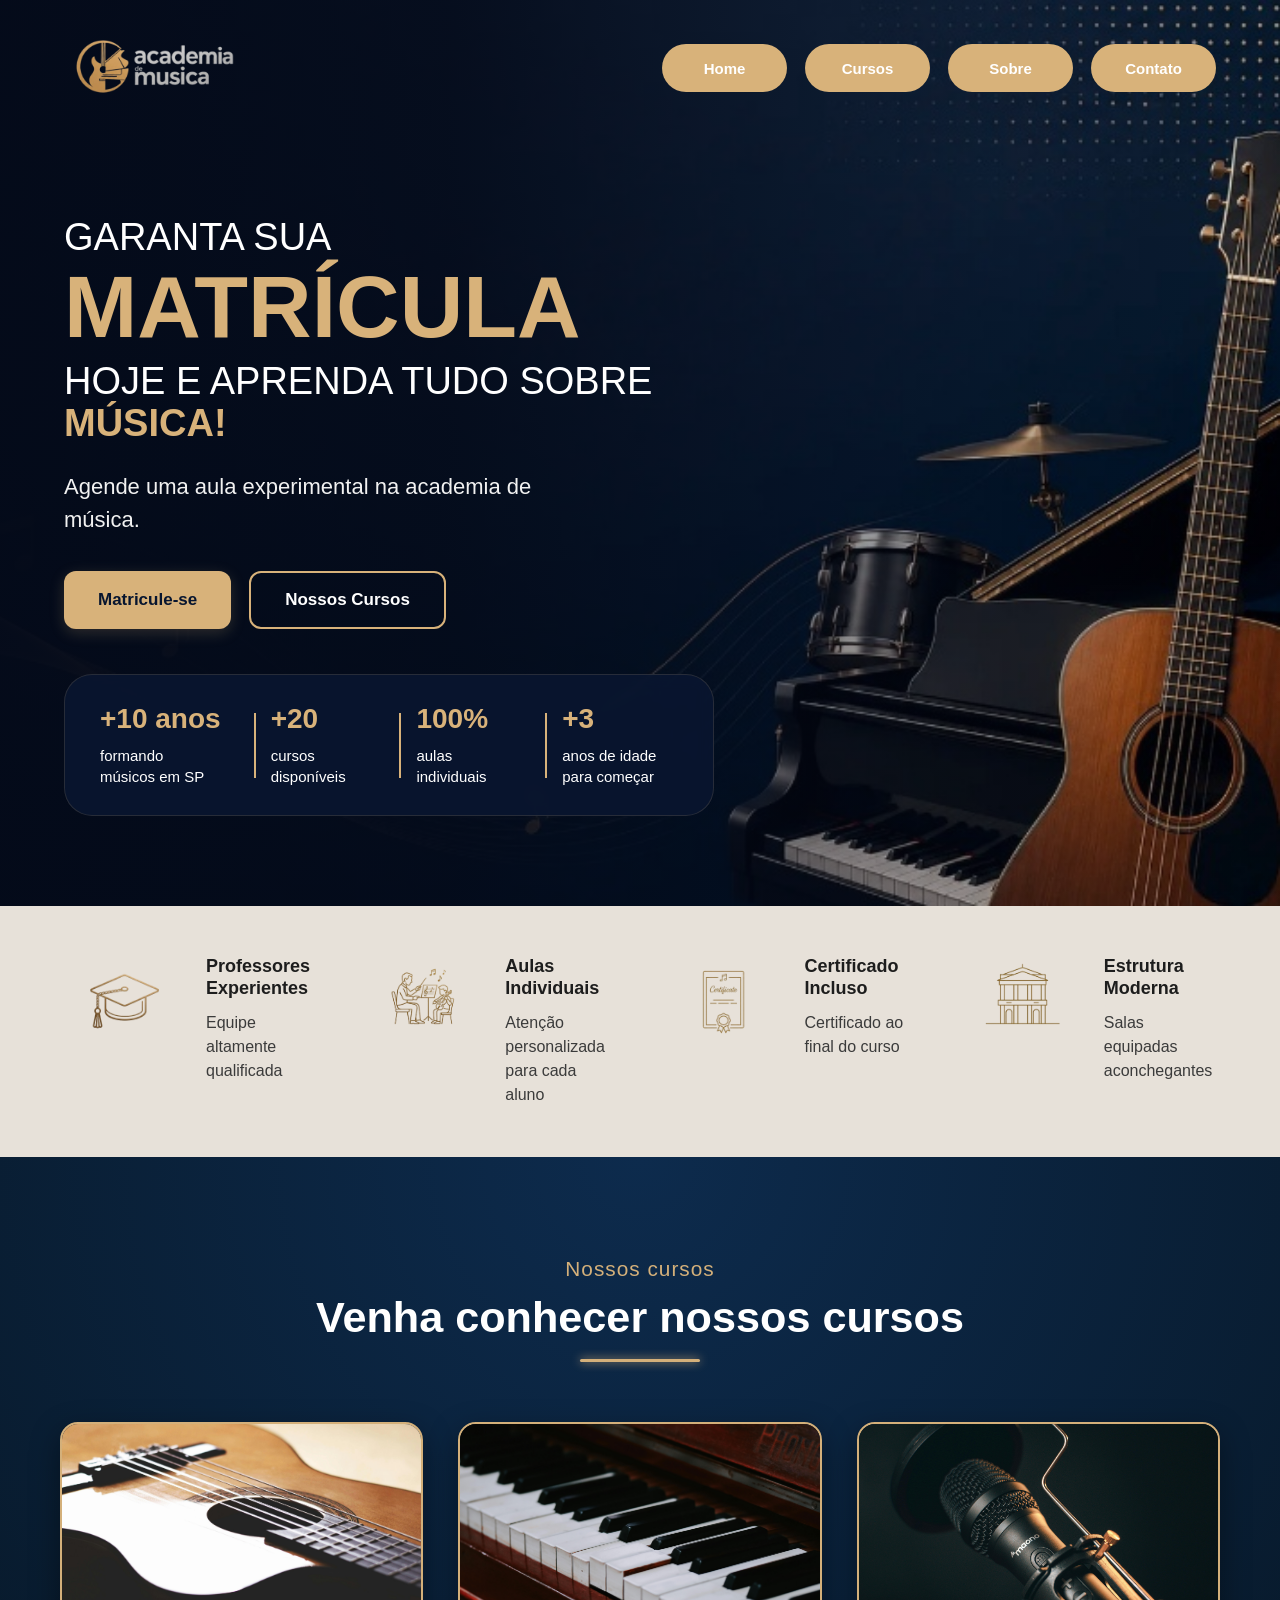
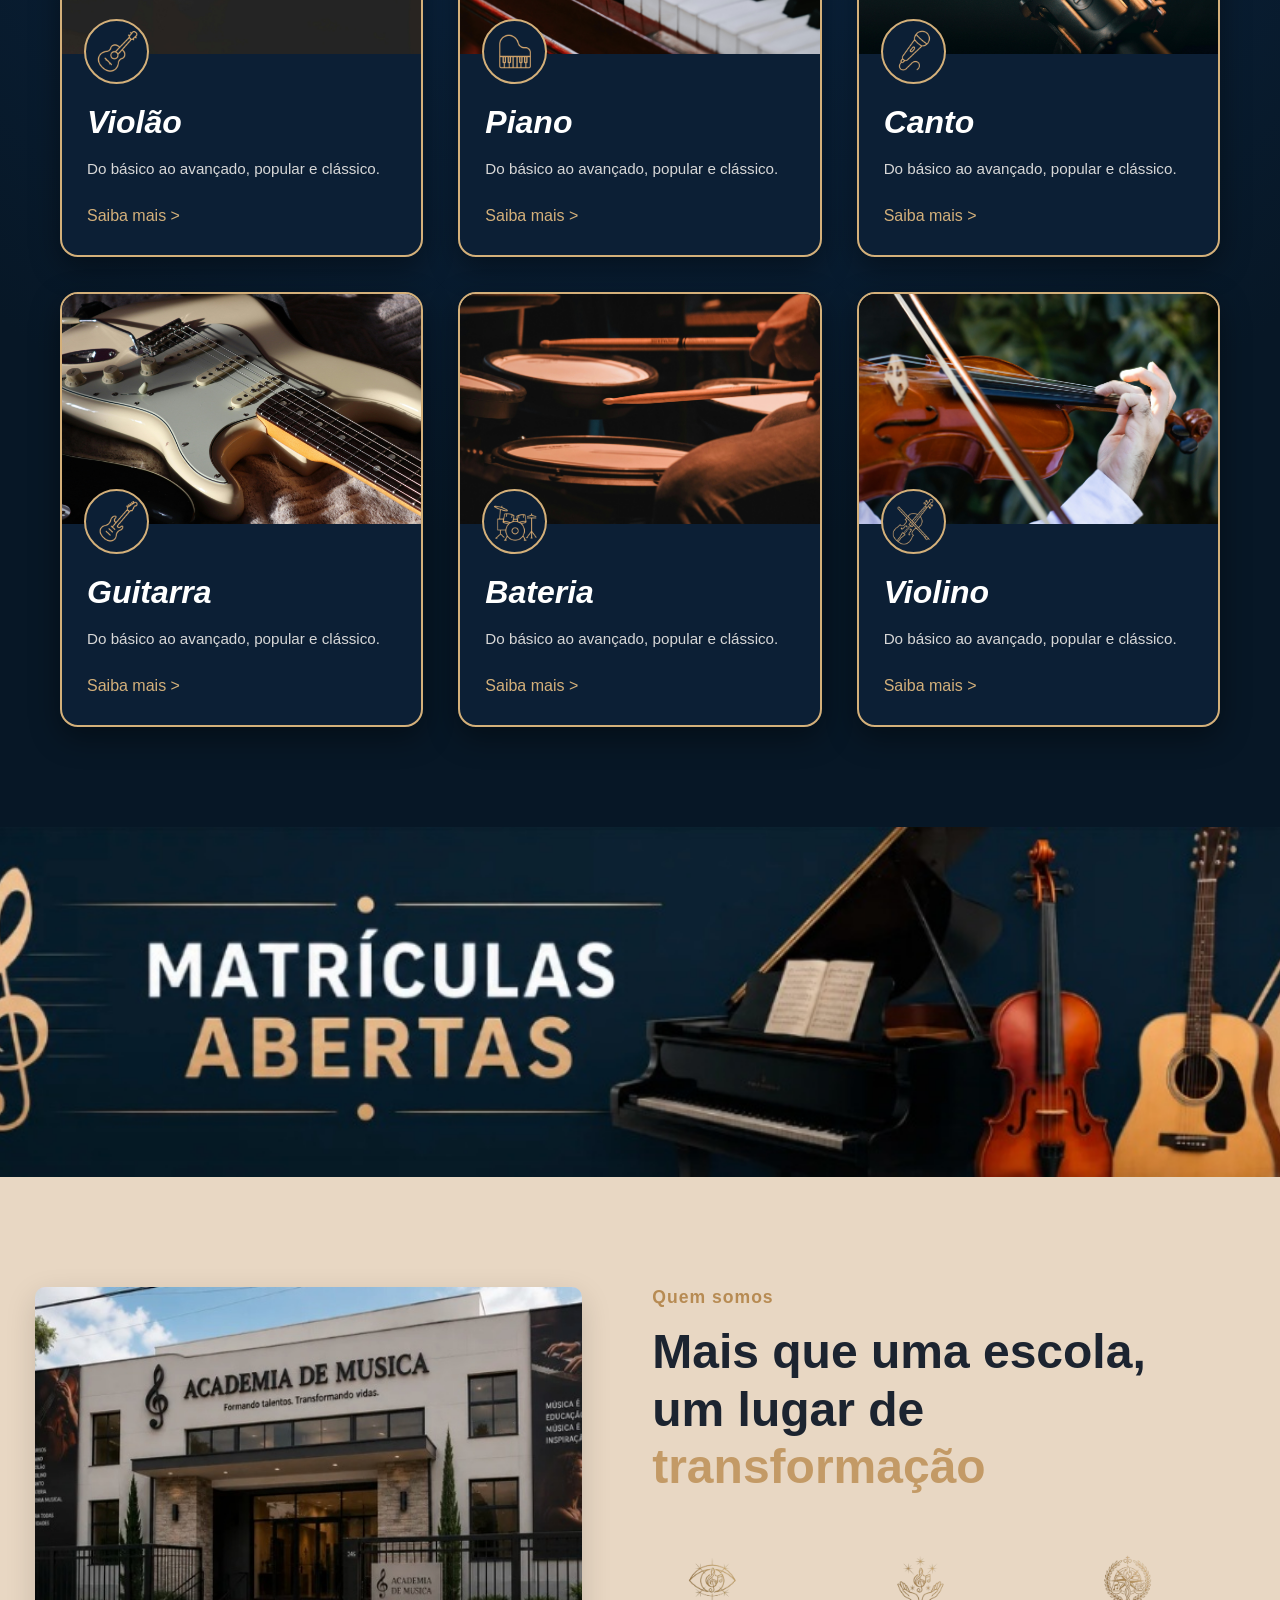
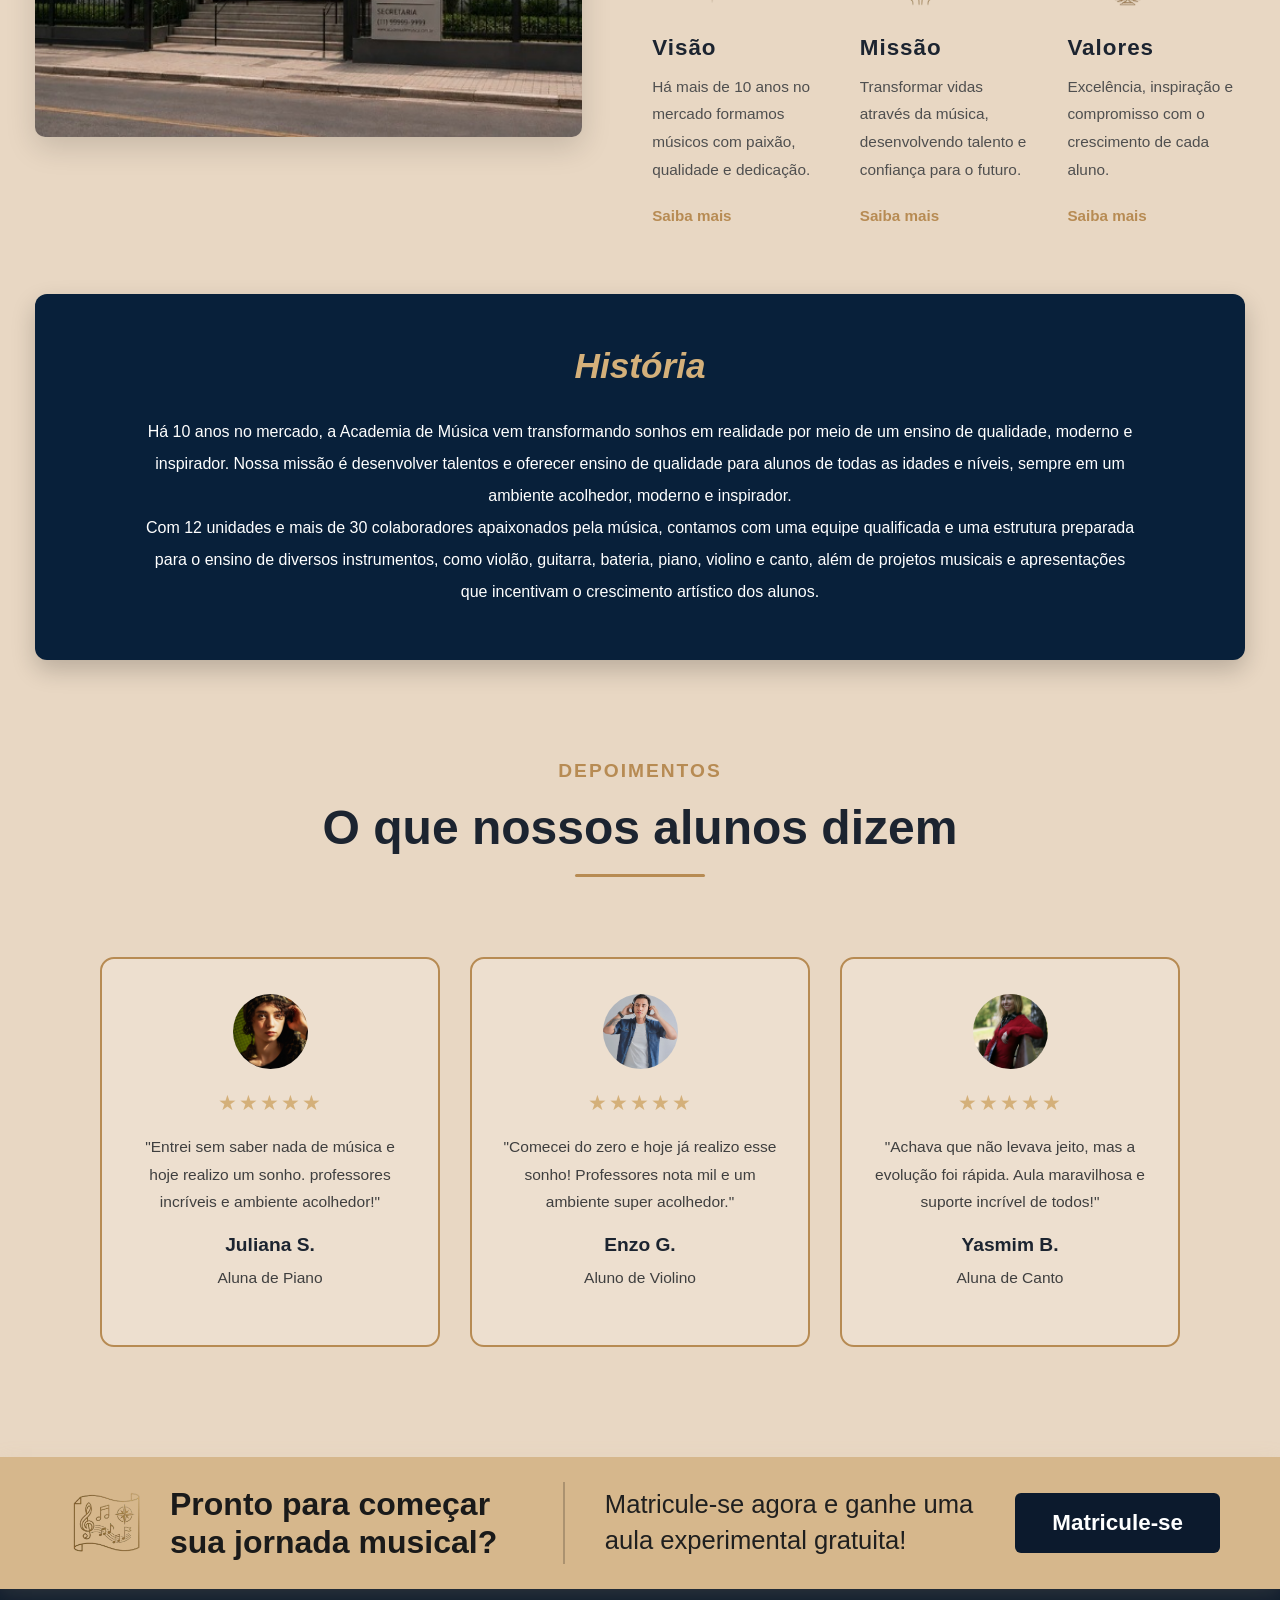
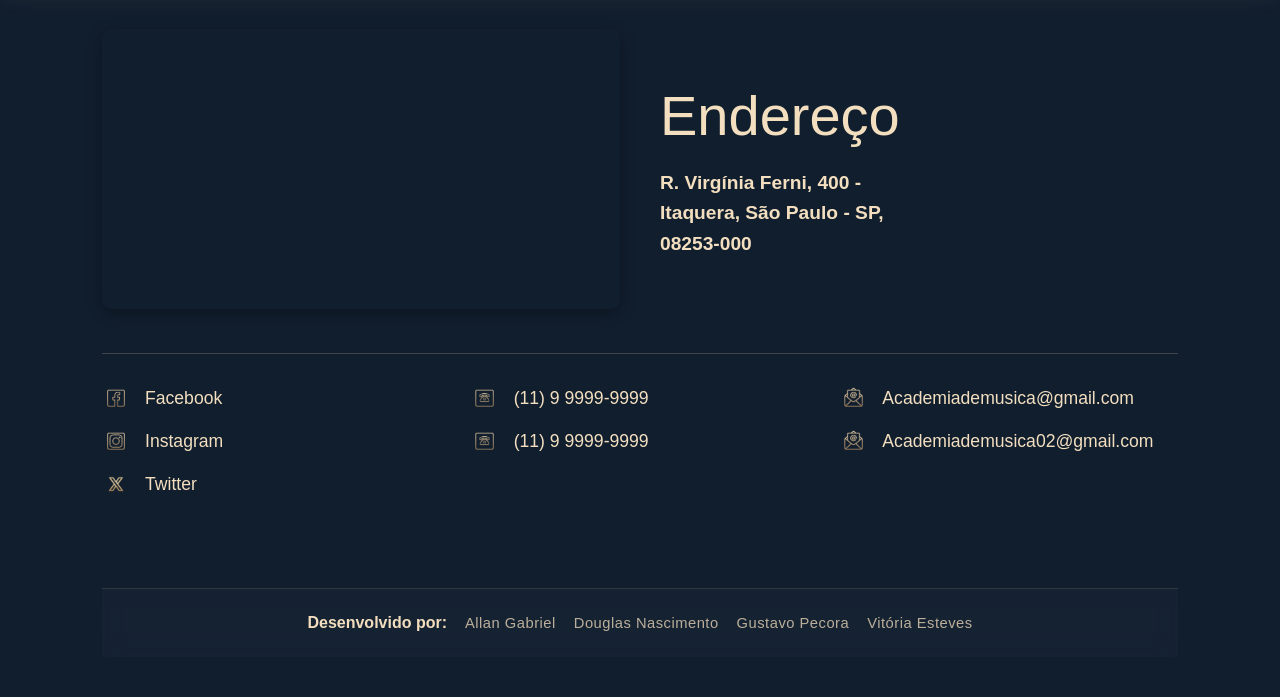
==== commit 51ca1cbc: "Update index.html" ====
--- a/index.html
+++ b/index.html
@@ -48,7 +48,7 @@
                     <p>Agende uma aula experimental na academia de música.</p>
                         
                     <div class="botao-main">
-                        <a href="../pages/form.html" target="_blank" class="botao-matricula">Matricule-se</a>
+                        <a href="pages/form.html" target="_blank" class="botao-matricula">Matricule-se</a>
                         <a href="#cursos" class="botao-cursos">Nossos Cursos</a>
                     </div><!-- Fim Botões Main -->
 
@@ -139,13 +139,13 @@
                     </div><!-- Fim Curso-Img -->
 
                     <div class="curso-icon">
-                        <img src="../assets/icones/icone-violão.png" alt="">
+                        <img src="assets/icones/icone-violão.png" alt="">
                     </div><!-- Fim Curso-Icon -->
 
                     <div class="curso-info">
                         <h3>Violão</h3>
                         <p>Do básico ao avançado, popular e clássico.</p>
-                        <a href="../pages/violao.html" target="_blank">Saiba mais ></a>
+                        <a href="pages/violao.html" target="_blank">Saiba mais ></a>
                     </div><!-- Fim Curso-Info -->
 
                 </div><!-- Fim Curso-Card -->
@@ -159,13 +159,13 @@
                     </div><!-- Fim Curso-Img -->
 
                     <div class="curso-icon">
-                        <img src="../assets/icones/icone-piano.png" alt="">
+                        <img src="assets/icones/icone-piano.png" alt="">
                     </div><!-- Fim Curso-Icon -->
 
                     <div class="curso-info">
                         <h3>Piano</h3>
                         <p>Do básico ao avançado, popular e clássico.</p>
-                        <a href="../pages/piano.html" target="_blank">Saiba mais ></a>
+                        <a href="pages/piano.html" target="_blank">Saiba mais ></a>
                     </div><!-- Fim Curso-Info -->
 
                 </div><!-- Fim Curso-Card -->
@@ -179,13 +179,13 @@
                     </div><!-- Fim Curso-Img -->
 
                     <div class="curso-icon">
-                        <img src="../assets/icones/icone-canto.png" alt="">
+                        <img src="assets/icones/icone-canto.png" alt="">
                     </div><!-- Fim Curso-Icon -->
 
                     <div class="curso-info">
                         <h3>Canto</h3>
                         <p>Do básico ao avançado, popular e clássico.</p>
-                        <a href="../pages/canto.html" target="_blank">Saiba mais ></a>
+                        <a href="pages/canto.html" target="_blank">Saiba mais ></a>
                     </div><!-- Fim Curso-Info -->
 
                 </div><!-- Fim Curso-Card -->
@@ -199,13 +199,13 @@
                     </div><!-- Fim Curso-Img -->
 
                     <div class="curso-icon">
-                        <img src="../assets/icones/icone-guitarra.png" alt="">
+                        <img src="assets/icones/icone-guitarra.png" alt="">
                     </div><!-- Fim Curso-Icon -->
 
                     <div class="curso-info">
                         <h3>Guitarra</h3>
                         <p>Do básico ao avançado, popular e clássico.</p>
-                        <a href="../pages/guitarra.html" target="_blank">Saiba mais ></a>
+                        <a href="pages/guitarra.html" target="_blank">Saiba mais ></a>
                     </div><!-- Fim Curso-Info -->
 
                 </div><!-- Fim Curso-Card -->
@@ -219,13 +219,13 @@
                     </div><!-- Fim Curso-Img -->
 
                     <div class="curso-icon">
-                        <img src="../assets/icones/icone-bateria.png" alt="">
+                        <img src="assets/icones/icone-bateria.png" alt="">
                     </div><!-- Fim Curso-Icon -->
 
                     <div class="curso-info">
                         <h3>Bateria</h3>
                         <p>Do básico ao avançado, popular e clássico.</p>
-                        <a href="../pages/bateria.html" target="_blank">Saiba mais ></a>
+                        <a href="pages/bateria.html" target="_blank">Saiba mais ></a>
                     </div><!-- Fim Curso-Info -->
 
                 </div><!-- Fim Curso-Card -->
@@ -239,13 +239,13 @@
                     </div><!-- Fim Curso-Img -->
 
                     <div class="curso-icon">
-                        <img src="../assets/icones/icone-violino.png" alt="">
+                        <img src="assets/icones/icone-violino.png" alt="">
                     </div><!-- Fim Curso-Icon -->
 
                     <div class="curso-info">
                         <h3>Violino</h3>
                         <p>Do básico ao avançado, popular e clássico.</p>
-                        <a href="../pages/violino.html" target="_blank">Saiba mais ></a>
+                        <a href="pages/violino.html" target="_blank">Saiba mais ></a>
                     </div><!-- Fim Curso-Info -->
 
                 </div><!-- Fim Curso-Card -->
@@ -259,7 +259,7 @@
 
     <section class="banner"> 
         <div class="container">
-            <a href="../pages/form.html" target="_blank"><img src="assets/banner.jpg" alt=""></a>
+            <a href="pages/form.html" target="_blank"><img src="assets/banner.jpg" alt=""></a>
         </div><!-- Fim Container -->
     </section><!-- Fim Banner -->
 
@@ -315,7 +315,7 @@
                 <div class="depoimentos-card">
 
                     <div class="card-aluno">
-                        <img src="../assets/aluno1.jpg" alt="">
+                        <img src="assets/aluno1.jpg" alt="">
                         <div class="estrelas">★★★★★</div>
                         <p>"Entrei sem saber nada de música e hoje realizo um sonho. professores incríveis e ambiente acolhedor!"</p>
                         <span>Juliana S.</span>
@@ -323,7 +323,7 @@
                     </div><!-- Fim Card-Aluno 1 -->
 
                     <div class="card-aluno">
-                        <img src="../assets/aluno2.jpg" alt="">
+                        <img src="assets/aluno2.jpg" alt="">
                         <div class="estrelas">★★★★★</div>
                         <p>"Comecei do zero e hoje já realizo esse sonho! Professores nota mil e um ambiente super acolhedor."</p>
                         <span>Enzo G.</span>
@@ -331,7 +331,7 @@
                     </div><!-- Fim Card-Aluno 2 -->
                     
                     <div class="card-aluno">
-                        <img src="../assets/aluno3.jpg" alt="">
+                        <img src="assets/aluno3.jpg" alt="">
                         <div class="estrelas">★★★★★</div>
                         <p>"Achava que não levava jeito, mas a evolução foi rápida. Aula maravilhosa e suporte incrível de todos!"</p>
                         <span>Yasmim B.</span>
@@ -355,7 +355,7 @@
 
             <div class="matricula-direita">
                 <p>Matricule-se agora e ganhe uma aula experimental gratuita!</p>
-                <a href="../pages/form.html" target="_blank" class="botao-preto">Matricule-se</a>
+                <a href="pages/form.html" target="_blank" class="botao-preto">Matricule-se</a>
             </div><!-- Fim Matricula-Direita -->
 
         </div><!-- Fim Container -->
@@ -418,4 +418,4 @@
 
     <script src="./js/script.js"></script>
 </body>
-</html>+</html>
--- a/css/style.css
+++ b/css/style.css
@@ -1935,57 +1935,3 @@
         display: none;
     }
 }
-
-/* Cursor */
-
-.cursor {
-    width: 22px;
-    height: 22px;
-
-    position: fixed;
-    top: 0;
-    left: 0;
-
-    border: 2px solid #d4af37;
-    border-radius: 50%;
-
-    pointer-events: none;
-
-    transform: translate(-50%, -50%);
-
-    z-index: 9999999;
-
-    backdrop-filter: blur(2px);
-
-    box-shadow: 
-        0 0 10px #d4af37,
-        0 0 20px rgba(212, 175, 55, 0.6),
-        inset 0 0 10px rgba(255, 255, 255, 0.2)
-    ;
-
-    transition: 
-        width 0.2s ease, 
-        height 0.2s ease, 
-        transform 0.08s ease
-    ;
-
-}
-
-.cursor::before{
-    content: "";
-
-    width: 6px;
-    height: 6px;
-
-    background: #f5d76e;
-
-    border-radius: 50%;
-    position: absolute;
-
-    top: 50%;
-    left: 50%;
-
-    transform: translate(-50%, -50%);
-
-    box-shadow: 0 0 10px #f5d76e;
-}
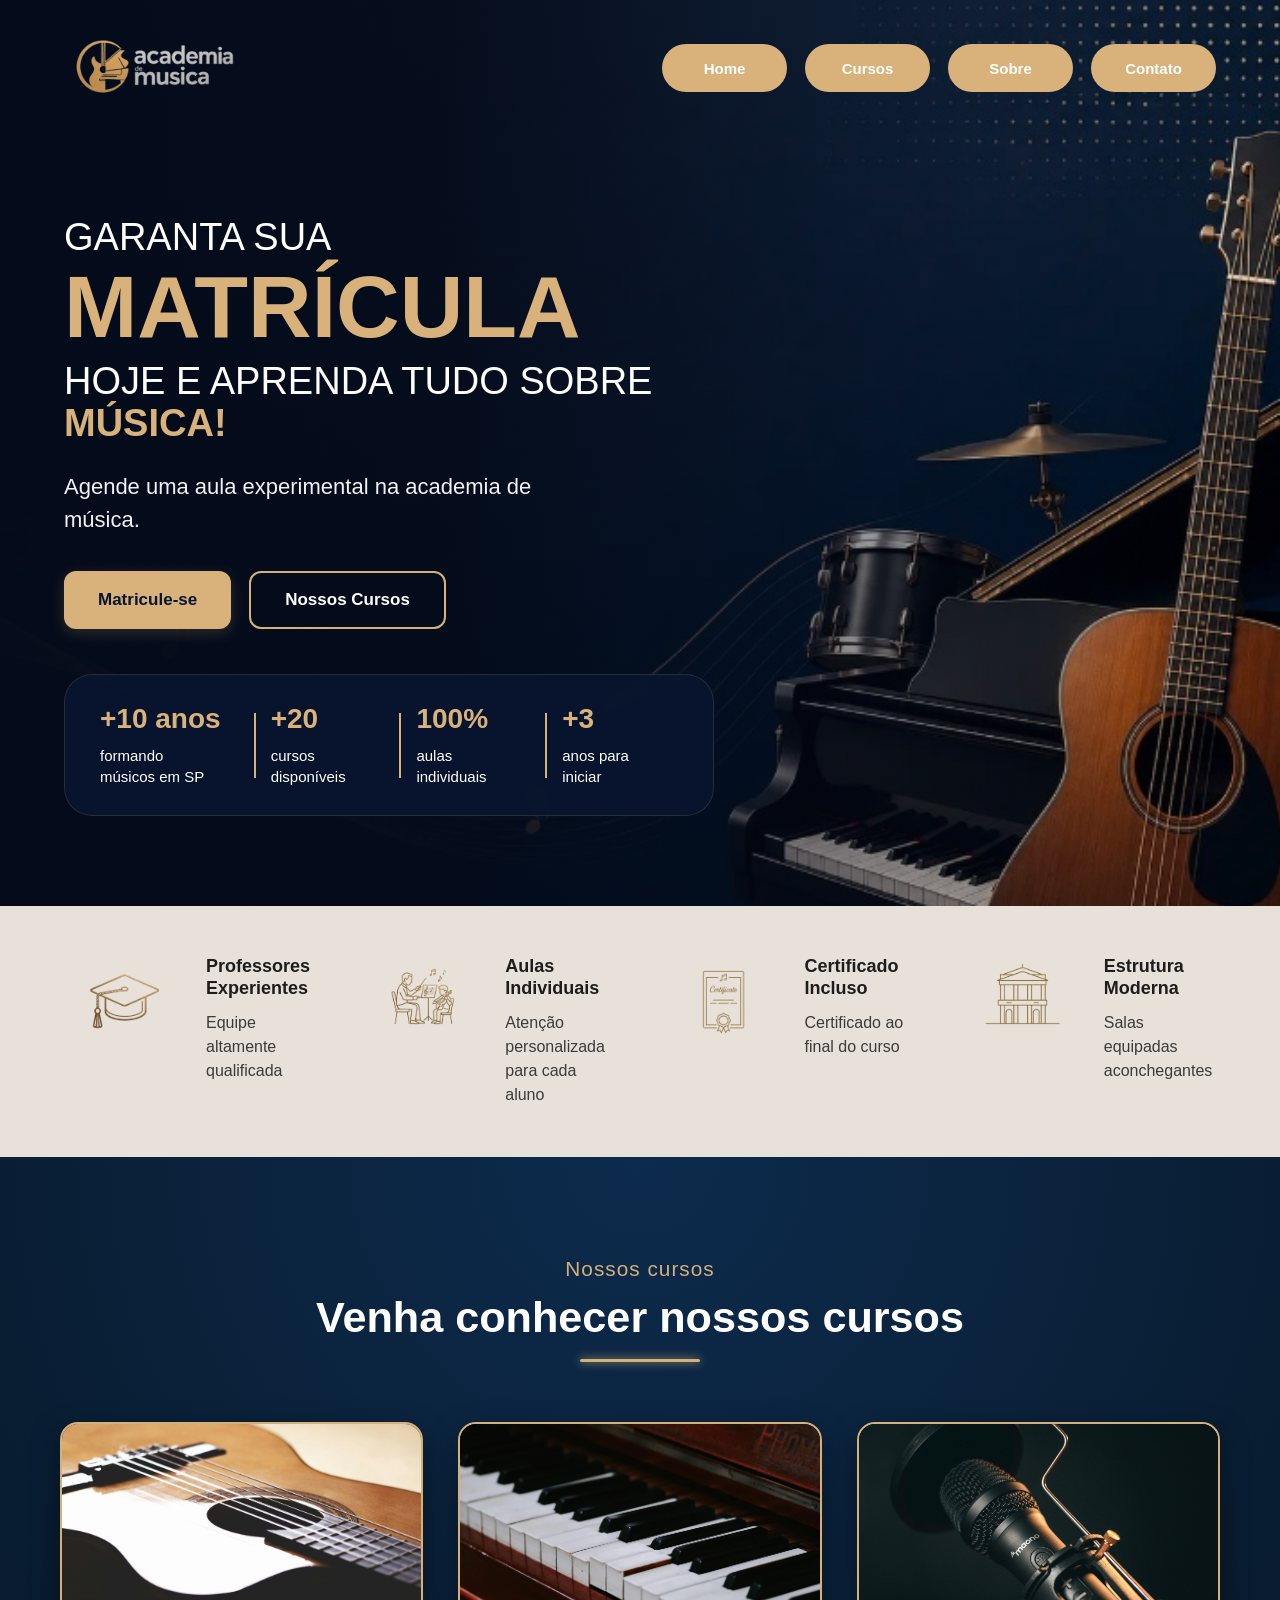
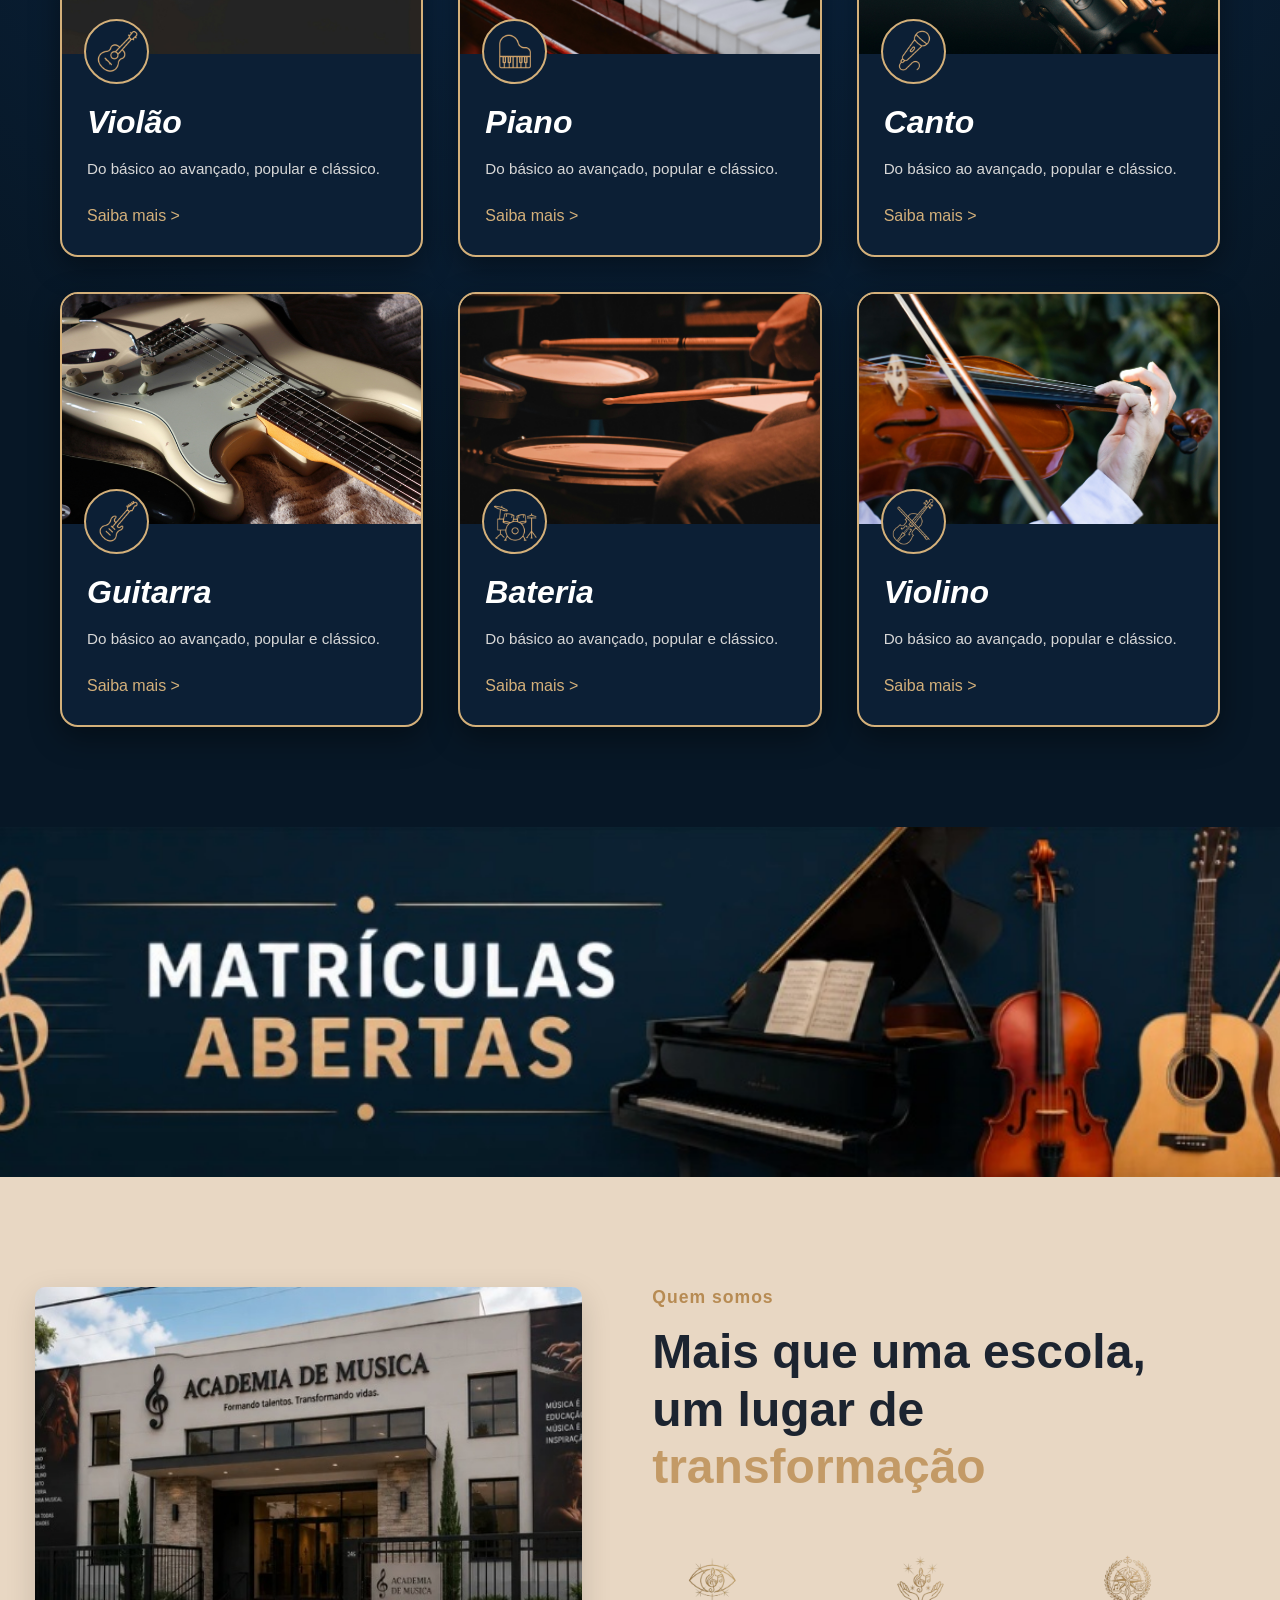
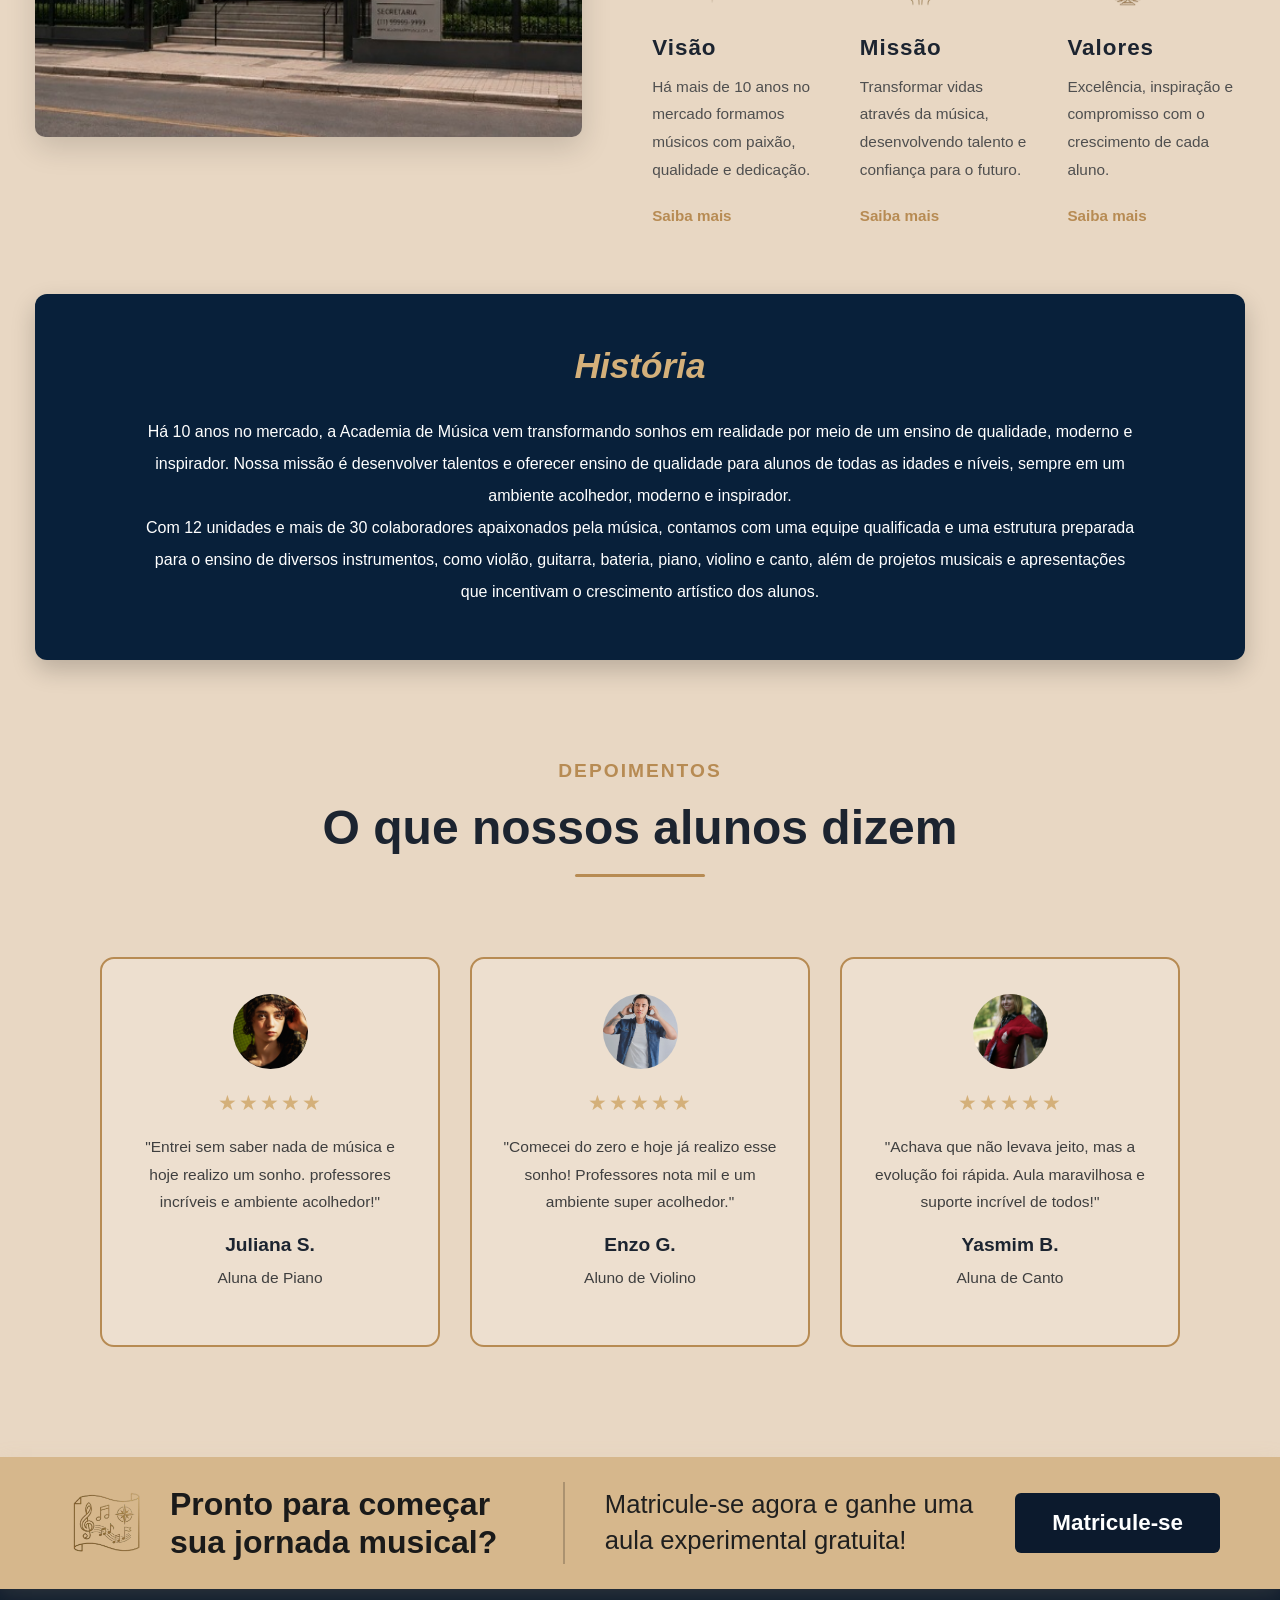
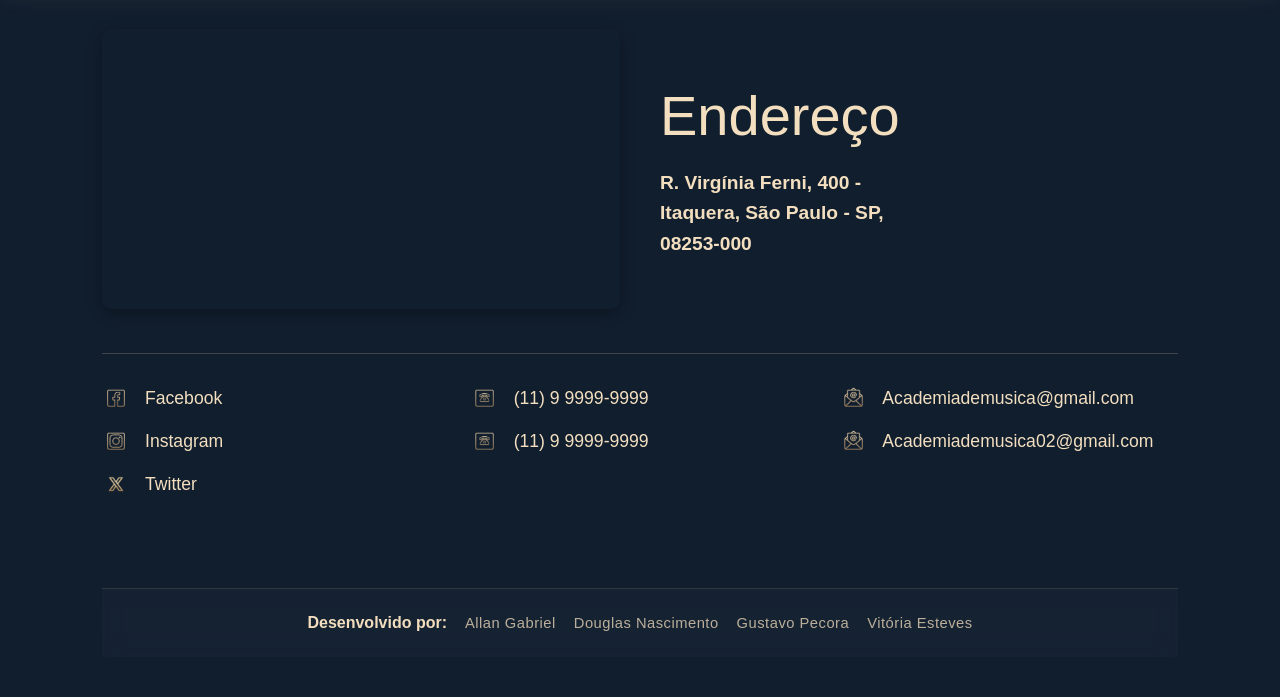
==== commit bb725be2: ".." ====
--- a/index.html
+++ b/index.html
@@ -20,7 +20,7 @@
             <nav>
 
                 <div class="logo">
-                    <img src="assets/logo.png" alt="">
+                    <img src="img/logo.png" alt="">
                 </div><!-- Fim Logo -->
 
                 <!-- MENU HAMBURGUER -->
@@ -48,7 +48,7 @@
                     <p>Agende uma aula experimental na academia de música.</p>
                         
                     <div class="botao-main">
-                        <a href="pages/form.html" target="_blank" class="botao-matricula">Matricule-se</a>
+                        <a href="form.html" target="_blank" class="botao-matricula">Matricule-se</a>
                         <a href="#cursos" class="botao-cursos">Nossos Cursos</a>
                     </div><!-- Fim Botões Main -->
 
@@ -67,7 +67,7 @@
                         </div>
                         <div class="estatistica-text">
                             <h3>+3</h3>
-                            <p>anos de idade para começar</p>
+                            <p>anos para iniciar</p>
                         </div>
                     </div><!-- Fim Estatísticas -->
 
@@ -82,7 +82,7 @@
         <div class="container">
 
             <div class="diferenciais-card">
-                <img src="assets/icones/icone-professor.png" alt="">
+                <img src="icons/icone-professor.png" alt="">
                 <div class="diferenciais-text">
                     <h4>Professores Experientes</h4>
                     <p>Equipe altamente qualificada</p>
@@ -90,7 +90,7 @@
             </div><!-- Fim Diferenciais Card 1 -->
 
             <div class="diferenciais-card">
-                <img src="assets/icones/icone-aula-individual.png" alt="">
+                <img src="icons/icone-aula-individual.png" alt="">
                 <div class="diferenciais-text">
                     <h4>Aulas Individuais</h4>
                     <p>Atenção personalizada para cada aluno</p>
@@ -98,7 +98,7 @@
             </div><!-- Fim Diferenciais Card 2 -->
 
             <div class="diferenciais-card">
-                <img src="assets/icones/icone-certificado.png" alt="">
+                <img src="icons/icone-certificado.png" alt="">
                 <div class="diferenciais-text">
                     <h4>Certificado Incluso</h4>
                     <p>Certificado ao final do curso</p>
@@ -106,7 +106,7 @@
             </div><!-- Fim Diferenciais Card 3 -->
 
             <div class="diferenciais-card">
-                <img src="assets/icones/icone-estrutura.png" alt="">
+                <img src="icons/icone-estrutura.png" alt="">
                 <div class="diferenciais-text">
                     <h4>Estrutura Moderna</h4>
                     <p>Salas equipadas aconchegantes</p>
@@ -135,17 +135,17 @@
                 <div class="curso-card">
 
                     <div class="curso-img">
-                        <img src="assets/instrumentos/violão.jpg" alt="Violão">
-                    </div><!-- Fim Curso-Img -->
-
-                    <div class="curso-icon">
-                        <img src="assets/icones/icone-violão.png" alt="">
+                        <img src="img/violão.jpg" alt="Violão">
+                    </div><!-- Fim Curso-Img -->
+
+                    <div class="curso-icon">
+                        <img src="icons/icone-violão.png" alt="">
                     </div><!-- Fim Curso-Icon -->
 
                     <div class="curso-info">
                         <h3>Violão</h3>
                         <p>Do básico ao avançado, popular e clássico.</p>
-                        <a href="pages/violao.html" target="_blank">Saiba mais ></a>
+                        <a href="violao.html" target="_blank">Saiba mais ></a>
                     </div><!-- Fim Curso-Info -->
 
                 </div><!-- Fim Curso-Card -->
@@ -155,17 +155,17 @@
                 <div class="curso-card">
 
                     <div class="curso-img">
-                        <img src="assets/instrumentos/piano.jpg" alt="Piano">
-                    </div><!-- Fim Curso-Img -->
-
-                    <div class="curso-icon">
-                        <img src="assets/icones/icone-piano.png" alt="">
+                        <img src="img/piano.jpg" alt="Piano">
+                    </div><!-- Fim Curso-Img -->
+
+                    <div class="curso-icon">
+                        <img src="icons/icone-piano.png" alt="">
                     </div><!-- Fim Curso-Icon -->
 
                     <div class="curso-info">
                         <h3>Piano</h3>
                         <p>Do básico ao avançado, popular e clássico.</p>
-                        <a href="pages/piano.html" target="_blank">Saiba mais ></a>
+                        <a href="piano.html" target="_blank">Saiba mais ></a>
                     </div><!-- Fim Curso-Info -->
 
                 </div><!-- Fim Curso-Card -->
@@ -175,17 +175,17 @@
                 <div class="curso-card">
 
                     <div class="curso-img">
-                        <img src="assets/instrumentos/microfone.jpg" alt="Canto">
-                    </div><!-- Fim Curso-Img -->
-
-                    <div class="curso-icon">
-                        <img src="assets/icones/icone-canto.png" alt="">
+                        <img src="img/microfone.jpg" alt="Canto">
+                    </div><!-- Fim Curso-Img -->
+
+                    <div class="curso-icon">
+                        <img src="icons/icone-canto.png" alt="">
                     </div><!-- Fim Curso-Icon -->
 
                     <div class="curso-info">
                         <h3>Canto</h3>
                         <p>Do básico ao avançado, popular e clássico.</p>
-                        <a href="pages/canto.html" target="_blank">Saiba mais ></a>
+                        <a href="canto.html" target="_blank">Saiba mais ></a>
                     </div><!-- Fim Curso-Info -->
 
                 </div><!-- Fim Curso-Card -->
@@ -195,17 +195,17 @@
                 <div class="curso-card">
 
                     <div class="curso-img">
-                        <img src="assets/instrumentos/guitarra.jpg" alt="Guitarra">
-                    </div><!-- Fim Curso-Img -->
-
-                    <div class="curso-icon">
-                        <img src="assets/icones/icone-guitarra.png" alt="">
+                        <img src="img/guitarra.jpg" alt="Guitarra">
+                    </div><!-- Fim Curso-Img -->
+
+                    <div class="curso-icon">
+                        <img src="icons/icone-guitarra.png" alt="">
                     </div><!-- Fim Curso-Icon -->
 
                     <div class="curso-info">
                         <h3>Guitarra</h3>
                         <p>Do básico ao avançado, popular e clássico.</p>
-                        <a href="pages/guitarra.html" target="_blank">Saiba mais ></a>
+                        <a href="guitarra.html" target="_blank">Saiba mais ></a>
                     </div><!-- Fim Curso-Info -->
 
                 </div><!-- Fim Curso-Card -->
@@ -215,17 +215,17 @@
                 <div class="curso-card">
 
                     <div class="curso-img">
-                        <img src="assets/instrumentos/bateria.jpg" alt="Bateria">
-                    </div><!-- Fim Curso-Img -->
-
-                    <div class="curso-icon">
-                        <img src="assets/icones/icone-bateria.png" alt="">
+                        <img src="img/bateria.jpg" alt="Bateria">
+                    </div><!-- Fim Curso-Img -->
+
+                    <div class="curso-icon">
+                        <img src="icons/icone-bateria.png" alt="">
                     </div><!-- Fim Curso-Icon -->
 
                     <div class="curso-info">
                         <h3>Bateria</h3>
                         <p>Do básico ao avançado, popular e clássico.</p>
-                        <a href="pages/bateria.html" target="_blank">Saiba mais ></a>
+                        <a href="bateria.html" target="_blank">Saiba mais ></a>
                     </div><!-- Fim Curso-Info -->
 
                 </div><!-- Fim Curso-Card -->
@@ -235,17 +235,17 @@
                 <div class="curso-card">
 
                     <div class="curso-img">
-                        <img src="assets/instrumentos/violino.jpg" alt="Violino">
-                    </div><!-- Fim Curso-Img -->
-
-                    <div class="curso-icon">
-                        <img src="assets/icones/icone-violino.png" alt="">
+                        <img src="img/violino.jpg" alt="Violino">
+                    </div><!-- Fim Curso-Img -->
+
+                    <div class="curso-icon">
+                        <img src="icons/icone-violino.png" alt="">
                     </div><!-- Fim Curso-Icon -->
 
                     <div class="curso-info">
                         <h3>Violino</h3>
                         <p>Do básico ao avançado, popular e clássico.</p>
-                        <a href="pages/violino.html" target="_blank">Saiba mais ></a>
+                        <a href="violino.html" target="_blank">Saiba mais ></a>
                     </div><!-- Fim Curso-Info -->
 
                 </div><!-- Fim Curso-Card -->
@@ -259,7 +259,7 @@
 
     <section class="banner"> 
         <div class="container">
-            <a href="pages/form.html" target="_blank"><img src="assets/banner.jpg" alt=""></a>
+            <a href="form.html" target="_blank"><img src="img/banner.jpg" alt=""></a>
         </div><!-- Fim Container -->
     </section><!-- Fim Banner -->
 
@@ -270,7 +270,7 @@
             <div class="sobre-pilares">
 
                 <div class="sobre-img">
-                    <img src="assets/academia-fachada.jpg" alt="">
+                    <img src="img/academia-fachada.jpg" alt="">
                 </div><!-- Fim Sobre-Img -->
 
                 <div class="sobre-text">
@@ -279,21 +279,21 @@
                     
                     <div class="sobre-card">
                         <div class="sobre-info">
-                            <img src="assets/icones/icone-visão.png" alt="">
+                            <img src="icons/icone-visão.png" alt="">
                             <h3>Visão</h3>
                             <p>Há mais de 10 anos no mercado formamos músicos com paixão, qualidade e dedicação.</p>
                             <a href="#" class="saiba-mais">Saiba mais</a>
                         </div><!-- Fim Sobre-Info Visão -->
 
                         <div class="sobre-info">
-                            <img src="assets/icones/icone-missão.png" alt="">
+                            <img src="icons/icone-missão.png" alt="">
                             <h3>Missão</h3>
                             <p>Transformar vidas através da música, desenvolvendo talento e confiança para o futuro.</p>
                             <a href="#" class="saiba-mais">Saiba mais</a>
                         </div><!-- Fim Sobre-Info Missão -->
 
                         <div class="sobre-info">
-                            <img src="assets/icones/icone-valores.png" alt="">
+                            <img src="icons/icone-valores.png" alt="">
                             <h3>Valores</h3>
                             <p>Excelência, inspiração e compromisso com o crescimento de cada aluno.</p>
                             <a href="#" class="saiba-mais">Saiba mais</a>
@@ -315,7 +315,7 @@
                 <div class="depoimentos-card">
 
                     <div class="card-aluno">
-                        <img src="assets/aluno1.jpg" alt="">
+                        <img src="img/aluno1.jpg" alt="">
                         <div class="estrelas">★★★★★</div>
                         <p>"Entrei sem saber nada de música e hoje realizo um sonho. professores incríveis e ambiente acolhedor!"</p>
                         <span>Juliana S.</span>
@@ -323,7 +323,7 @@
                     </div><!-- Fim Card-Aluno 1 -->
 
                     <div class="card-aluno">
-                        <img src="assets/aluno2.jpg" alt="">
+                        <img src="img/aluno2.jpg" alt="">
                         <div class="estrelas">★★★★★</div>
                         <p>"Comecei do zero e hoje já realizo esse sonho! Professores nota mil e um ambiente super acolhedor."</p>
                         <span>Enzo G.</span>
@@ -331,7 +331,7 @@
                     </div><!-- Fim Card-Aluno 2 -->
                     
                     <div class="card-aluno">
-                        <img src="assets/aluno3.jpg" alt="">
+                        <img src="img/aluno3.jpg" alt="">
                         <div class="estrelas">★★★★★</div>
                         <p>"Achava que não levava jeito, mas a evolução foi rápida. Aula maravilhosa e suporte incrível de todos!"</p>
                         <span>Yasmim B.</span>
@@ -349,13 +349,13 @@
         <div class="container">
 
             <div class="matricula-esquerda">
-                <img src="assets/icones/icone-matricula.png" alt="">
+                <img src="icons/icone-matricula.png" alt="">
                 <h3>Pronto para começar sua jornada musical?</h3>
             </div><!-- Fim Matricula-Esquerda -->
 
             <div class="matricula-direita">
                 <p>Matricule-se agora e ganhe uma aula experimental gratuita!</p>
-                <a href="pages/form.html" target="_blank" class="botao-preto">Matricule-se</a>
+                <a href="form.html" target="_blank" class="botao-preto">Matricule-se</a>
             </div><!-- Fim Matricula-Direita -->
 
         </div><!-- Fim Container -->
@@ -383,24 +383,24 @@
                 <div class="rede-social">
                     
                     <a href="https://www.facebook.com" target="_blank">
-                    <img src="assets/icones/icone-facebook.png" alt=""> Facebook</a>
+                    <img src="icons/icone-facebook.png" alt=""> Facebook</a>
 
                     <a href="https://www.instagram.com" target="_blank">
-                    <img src="assets/icones/icone-instagram.png" alt=""> Instagram</a>
+                    <img src="icons/icone-instagram.png" alt=""> Instagram</a>
                     
                     <a href="https://www.twitter.com" target="_blank">
-                    <img src="assets/icones/icone-twitter.png" alt=""> Twitter</a>
+                    <img src="icons/icone-twitter.png" alt=""> Twitter</a>
                
                 </div><!-- Fim Rede Social -->
 
                 <div class="telefone">
-                    <a href="tel:+5511999999999"><img src="assets/icones/icone-telefone.png" alt=""> (11) 9 9999-9999</a>
-                    <a href="tel:+5511999999999"><img src="assets/icones/icone-telefone.png" alt=""> (11) 9 9999-9999</a>
+                    <a href="tel:+5511999999999"><img src="icons/icone-telefone.png" alt=""> (11) 9 9999-9999</a>
+                    <a href="tel:+5511999999999"><img src="icons/icone-telefone.png" alt=""> (11) 9 9999-9999</a>
                 </div><!-- Fim Telefone -->
 
                 <div class="email">                
-                    <a href="mailto:Academiademusica@gmail.com"><img src="assets/icones/icone-email.png" alt=""> Academiademusica@gmail.com</a>
-                    <a href="mailto:Academiademusica02@gmail.com"><img src="assets/icones/icone-email.png" alt=""> Academiademusica02@gmail.com</a>
+                    <a href="mailto:Academiademusica@gmail.com"><img src="icons/icone-email.png" alt=""> Academiademusica@gmail.com</a>
+                    <a href="mailto:Academiademusica02@gmail.com"><img src="icons/icone-email.png" alt=""> Academiademusica02@gmail.com</a>
                 </div><!-- Fim Email -->
 
             </div><!-- Fim Contato -->
@@ -416,6 +416,6 @@
         </div><!-- Fim Container -->
     </footer><!-- Fim Footer -->
 
-    <script src="./js/script.js"></script>
+    <script src="script.js"></script>
 </body>
-</html>
+</html>
--- a/css/style.css
+++ b/css/style.css
@@ -1,6 +1,7 @@
 /* =========================
    RESET
 ========================= */
+@import url('https://fonts.googleapis.com/css2?family=Poppins:wght@300;400;500;600;700&display=swap');
 
 * {
     margin: 0;
@@ -12,7 +13,6 @@
 body {
     overflow-x: hidden;
     background-color: #07152f;
-    cursor: none;
 }
 
 /* =========================
@@ -1935,3 +1935,4 @@
         display: none;
     }
 }
+
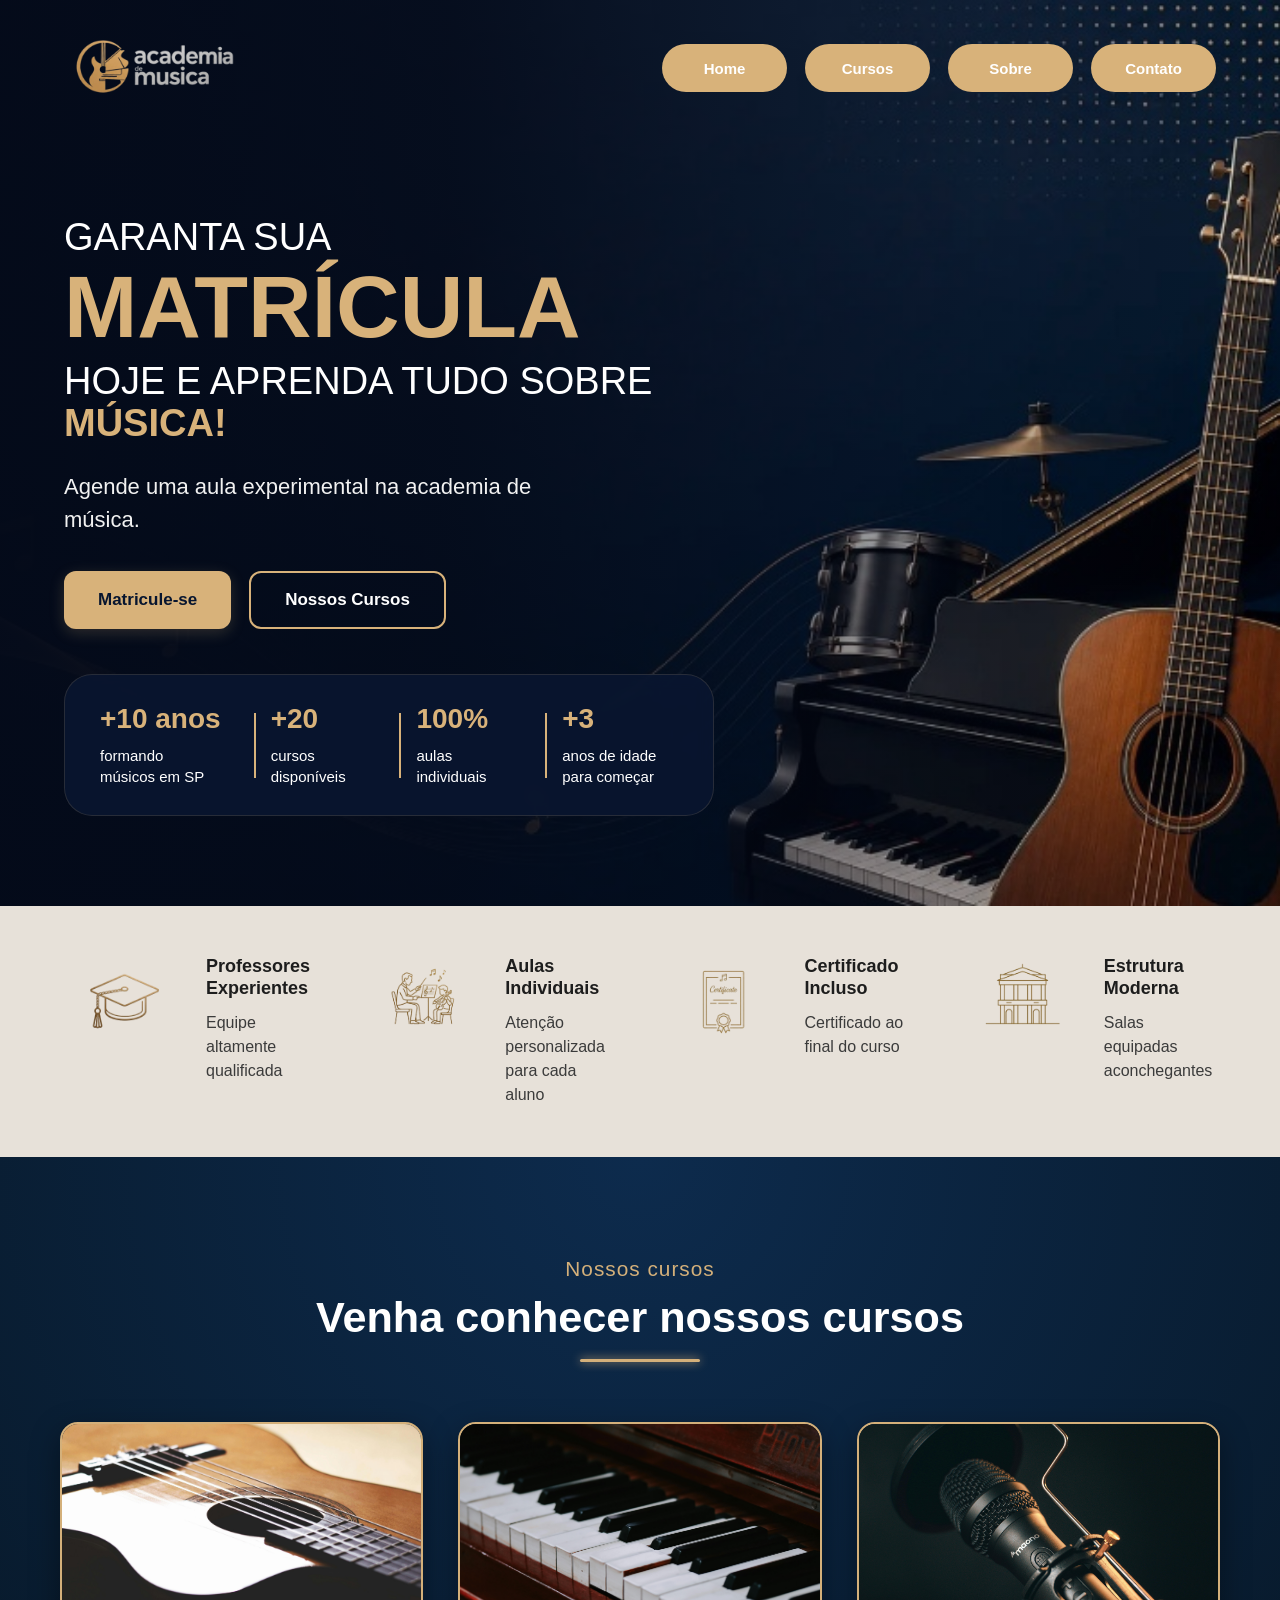
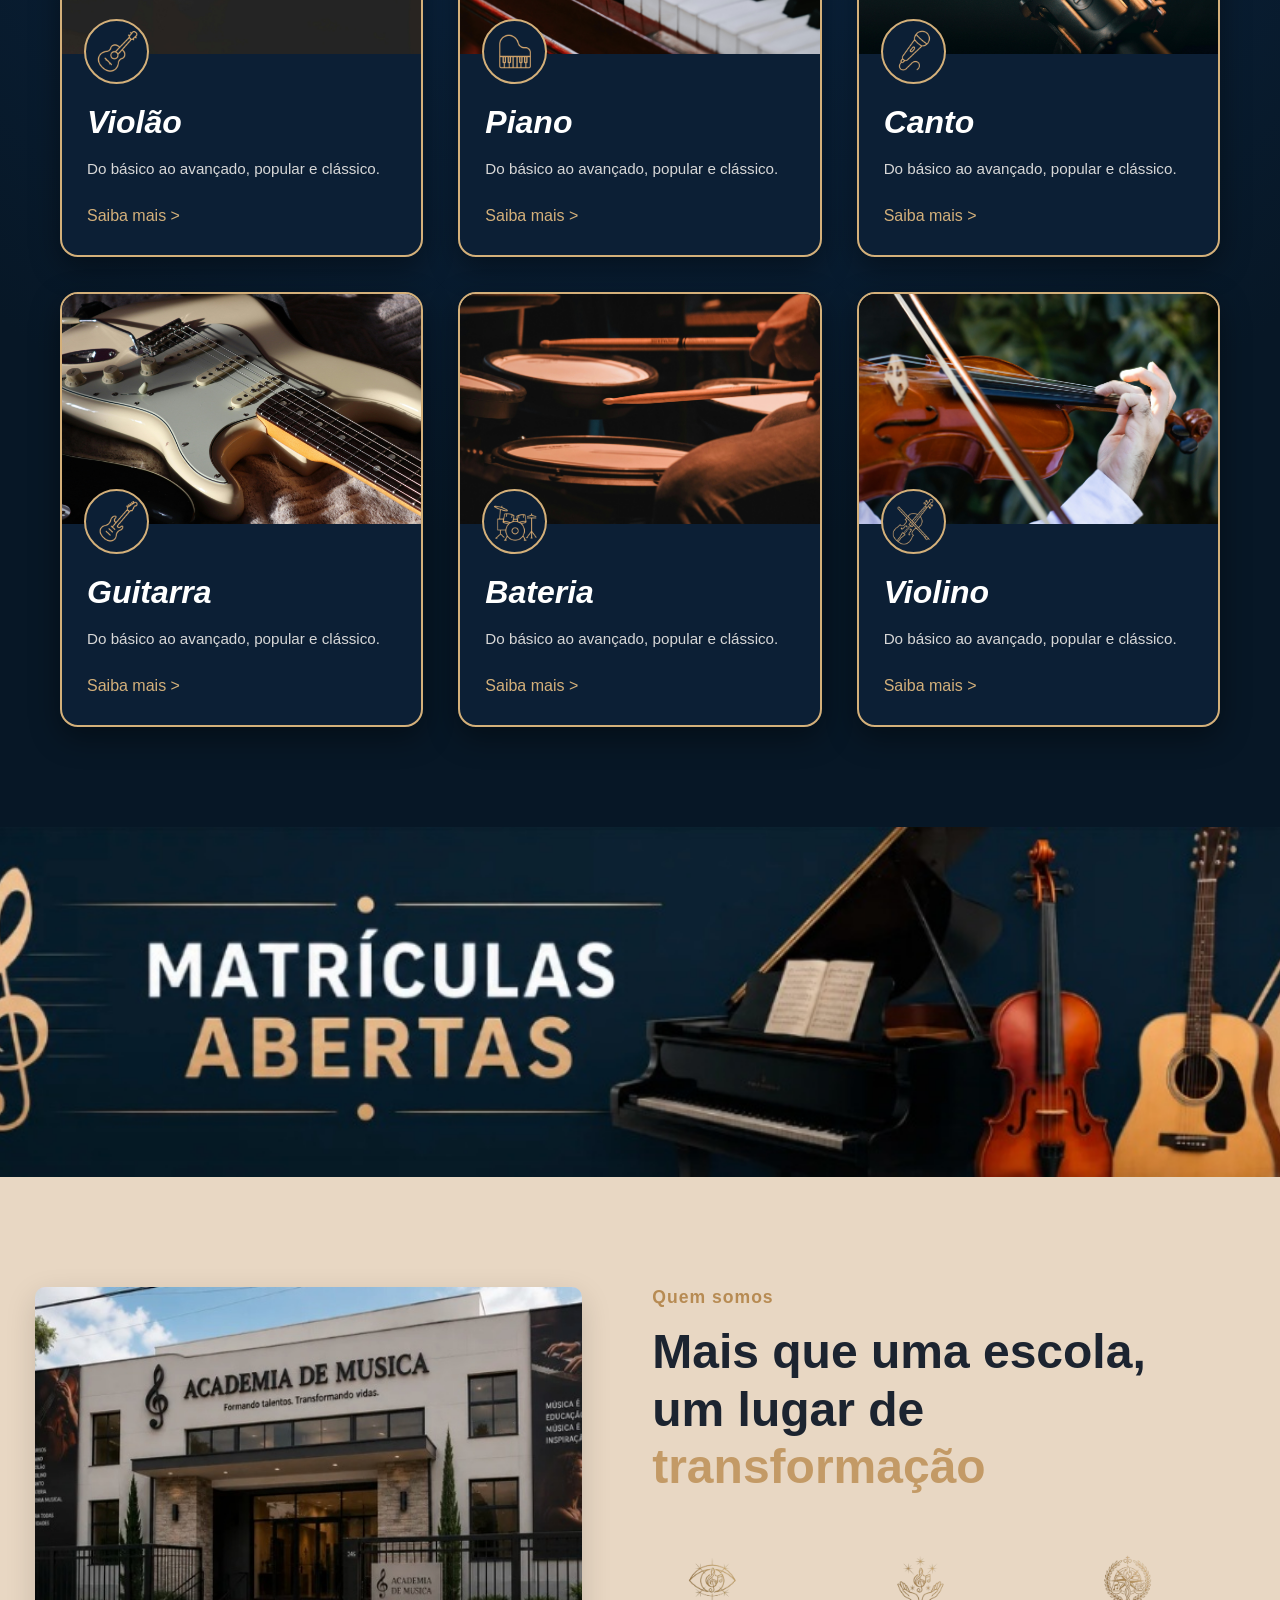
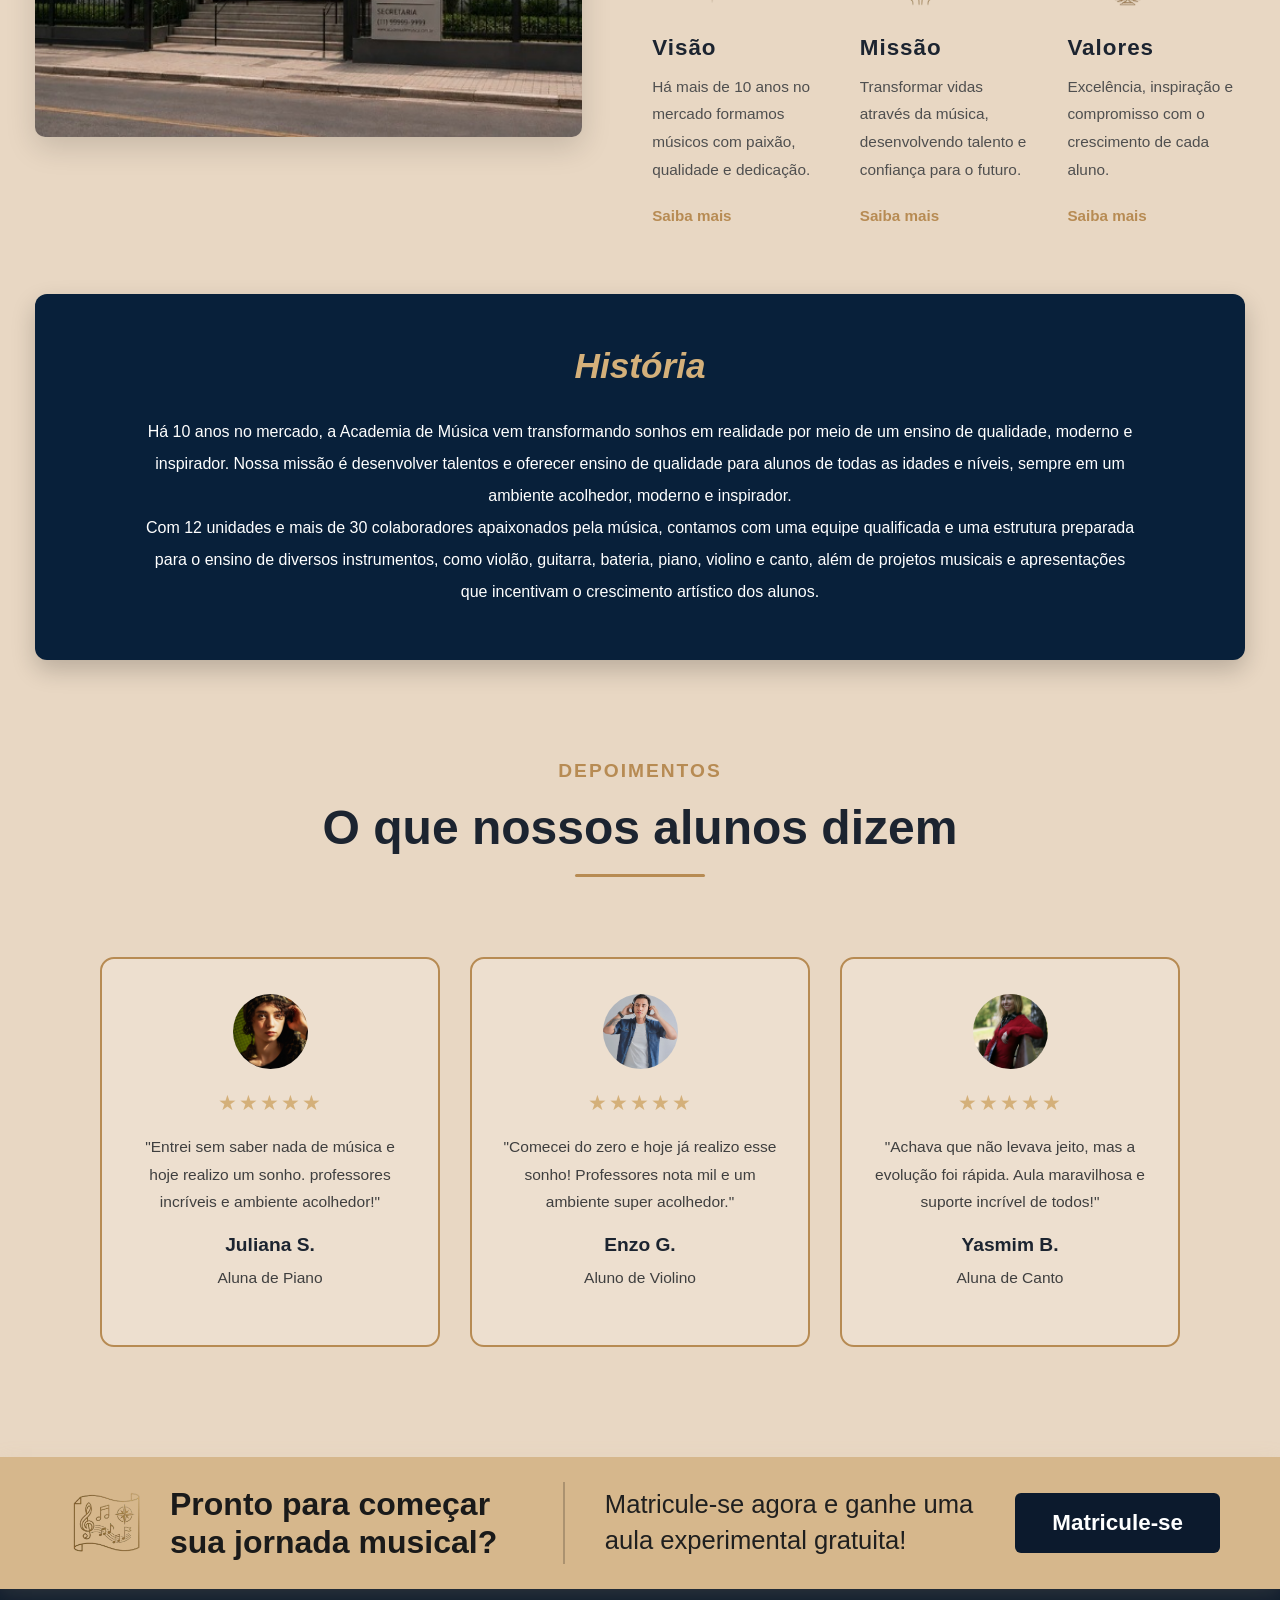
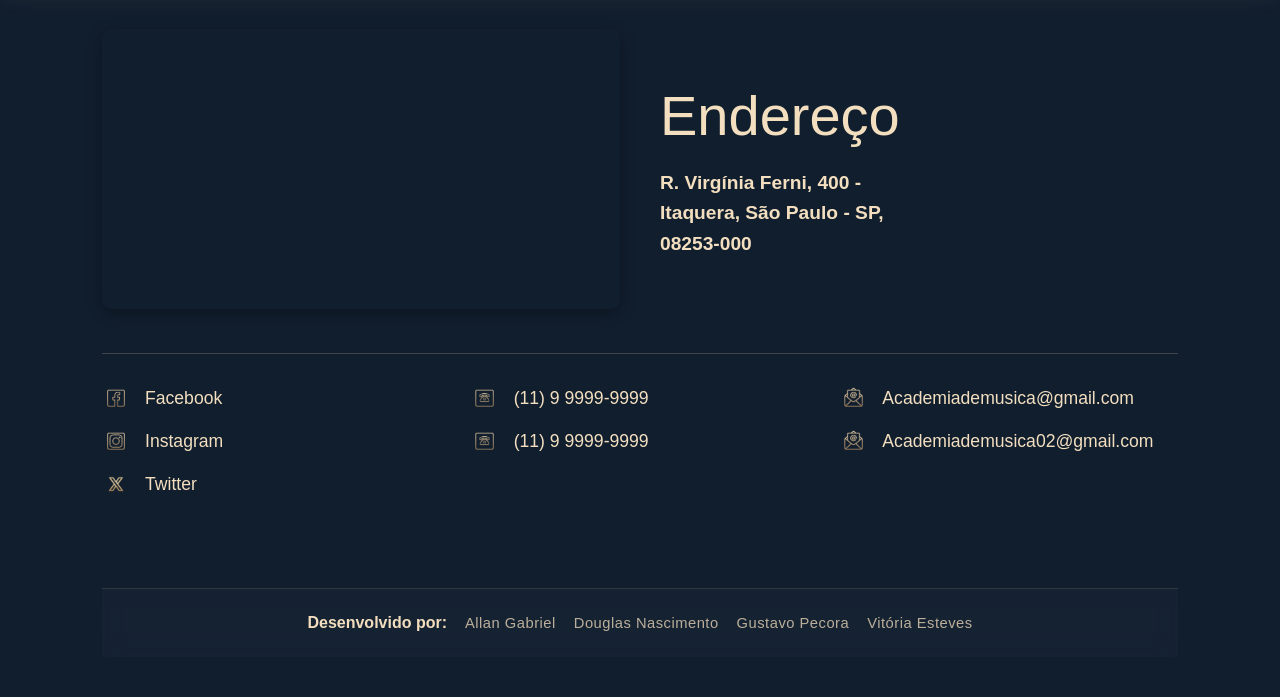
==== commit 7fe4facd: "Merge branch 'main' of https://github.com/douglassud21/academia_de_musica_pw" ====
--- a/index.html
+++ b/index.html
@@ -20,7 +20,7 @@
             <nav>
 
                 <div class="logo">
-                    <img src="img/logo.png" alt="">
+                    <img src="assets/logo.png" alt="">
                 </div><!-- Fim Logo -->
 
                 <!-- MENU HAMBURGUER -->
@@ -48,7 +48,7 @@
                     <p>Agende uma aula experimental na academia de música.</p>
                         
                     <div class="botao-main">
-                        <a href="form.html" target="_blank" class="botao-matricula">Matricule-se</a>
+                        <a href="pages/form.html" target="_blank" class="botao-matricula">Matricule-se</a>
                         <a href="#cursos" class="botao-cursos">Nossos Cursos</a>
                     </div><!-- Fim Botões Main -->
 
@@ -67,7 +67,7 @@
                         </div>
                         <div class="estatistica-text">
                             <h3>+3</h3>
-                            <p>anos para iniciar</p>
+                            <p>anos de idade para começar</p>
                         </div>
                     </div><!-- Fim Estatísticas -->
 
@@ -82,7 +82,7 @@
         <div class="container">
 
             <div class="diferenciais-card">
-                <img src="icons/icone-professor.png" alt="">
+                <img src="assets/icones/icone-professor.png" alt="">
                 <div class="diferenciais-text">
                     <h4>Professores Experientes</h4>
                     <p>Equipe altamente qualificada</p>
@@ -90,7 +90,7 @@
             </div><!-- Fim Diferenciais Card 1 -->
 
             <div class="diferenciais-card">
-                <img src="icons/icone-aula-individual.png" alt="">
+                <img src="assets/icones/icone-aula-individual.png" alt="">
                 <div class="diferenciais-text">
                     <h4>Aulas Individuais</h4>
                     <p>Atenção personalizada para cada aluno</p>
@@ -98,7 +98,7 @@
             </div><!-- Fim Diferenciais Card 2 -->
 
             <div class="diferenciais-card">
-                <img src="icons/icone-certificado.png" alt="">
+                <img src="assets/icones/icone-certificado.png" alt="">
                 <div class="diferenciais-text">
                     <h4>Certificado Incluso</h4>
                     <p>Certificado ao final do curso</p>
@@ -106,7 +106,7 @@
             </div><!-- Fim Diferenciais Card 3 -->
 
             <div class="diferenciais-card">
-                <img src="icons/icone-estrutura.png" alt="">
+                <img src="assets/icones/icone-estrutura.png" alt="">
                 <div class="diferenciais-text">
                     <h4>Estrutura Moderna</h4>
                     <p>Salas equipadas aconchegantes</p>
@@ -135,17 +135,17 @@
                 <div class="curso-card">
 
                     <div class="curso-img">
-                        <img src="img/violão.jpg" alt="Violão">
-                    </div><!-- Fim Curso-Img -->
-
-                    <div class="curso-icon">
-                        <img src="icons/icone-violão.png" alt="">
+                        <img src="assets/instrumentos/violão.jpg" alt="Violão">
+                    </div><!-- Fim Curso-Img -->
+
+                    <div class="curso-icon">
+                        <img src="assets/icones/icone-violão.png" alt="">
                     </div><!-- Fim Curso-Icon -->
 
                     <div class="curso-info">
                         <h3>Violão</h3>
                         <p>Do básico ao avançado, popular e clássico.</p>
-                        <a href="violao.html" target="_blank">Saiba mais ></a>
+                        <a href="pages/violao.html" target="_blank">Saiba mais ></a>
                     </div><!-- Fim Curso-Info -->
 
                 </div><!-- Fim Curso-Card -->
@@ -155,17 +155,17 @@
                 <div class="curso-card">
 
                     <div class="curso-img">
-                        <img src="img/piano.jpg" alt="Piano">
-                    </div><!-- Fim Curso-Img -->
-
-                    <div class="curso-icon">
-                        <img src="icons/icone-piano.png" alt="">
+                        <img src="assets/instrumentos/piano.jpg" alt="Piano">
+                    </div><!-- Fim Curso-Img -->
+
+                    <div class="curso-icon">
+                        <img src="assets/icones/icone-piano.png" alt="">
                     </div><!-- Fim Curso-Icon -->
 
                     <div class="curso-info">
                         <h3>Piano</h3>
                         <p>Do básico ao avançado, popular e clássico.</p>
-                        <a href="piano.html" target="_blank">Saiba mais ></a>
+                        <a href="pages/piano.html" target="_blank">Saiba mais ></a>
                     </div><!-- Fim Curso-Info -->
 
                 </div><!-- Fim Curso-Card -->
@@ -175,17 +175,17 @@
                 <div class="curso-card">
 
                     <div class="curso-img">
-                        <img src="img/microfone.jpg" alt="Canto">
-                    </div><!-- Fim Curso-Img -->
-
-                    <div class="curso-icon">
-                        <img src="icons/icone-canto.png" alt="">
+                        <img src="assets/instrumentos/microfone.jpg" alt="Canto">
+                    </div><!-- Fim Curso-Img -->
+
+                    <div class="curso-icon">
+                        <img src="assets/icones/icone-canto.png" alt="">
                     </div><!-- Fim Curso-Icon -->
 
                     <div class="curso-info">
                         <h3>Canto</h3>
                         <p>Do básico ao avançado, popular e clássico.</p>
-                        <a href="canto.html" target="_blank">Saiba mais ></a>
+                        <a href="pages/canto.html" target="_blank">Saiba mais ></a>
                     </div><!-- Fim Curso-Info -->
 
                 </div><!-- Fim Curso-Card -->
@@ -195,17 +195,17 @@
                 <div class="curso-card">
 
                     <div class="curso-img">
-                        <img src="img/guitarra.jpg" alt="Guitarra">
-                    </div><!-- Fim Curso-Img -->
-
-                    <div class="curso-icon">
-                        <img src="icons/icone-guitarra.png" alt="">
+                        <img src="assets/instrumentos/guitarra.jpg" alt="Guitarra">
+                    </div><!-- Fim Curso-Img -->
+
+                    <div class="curso-icon">
+                        <img src="assets/icones/icone-guitarra.png" alt="">
                     </div><!-- Fim Curso-Icon -->
 
                     <div class="curso-info">
                         <h3>Guitarra</h3>
                         <p>Do básico ao avançado, popular e clássico.</p>
-                        <a href="guitarra.html" target="_blank">Saiba mais ></a>
+                        <a href="pages/guitarra.html" target="_blank">Saiba mais ></a>
                     </div><!-- Fim Curso-Info -->
 
                 </div><!-- Fim Curso-Card -->
@@ -215,17 +215,17 @@
                 <div class="curso-card">
 
                     <div class="curso-img">
-                        <img src="img/bateria.jpg" alt="Bateria">
-                    </div><!-- Fim Curso-Img -->
-
-                    <div class="curso-icon">
-                        <img src="icons/icone-bateria.png" alt="">
+                        <img src="assets/instrumentos/bateria.jpg" alt="Bateria">
+                    </div><!-- Fim Curso-Img -->
+
+                    <div class="curso-icon">
+                        <img src="assets/icones/icone-bateria.png" alt="">
                     </div><!-- Fim Curso-Icon -->
 
                     <div class="curso-info">
                         <h3>Bateria</h3>
                         <p>Do básico ao avançado, popular e clássico.</p>
-                        <a href="bateria.html" target="_blank">Saiba mais ></a>
+                        <a href="pages/bateria.html" target="_blank">Saiba mais ></a>
                     </div><!-- Fim Curso-Info -->
 
                 </div><!-- Fim Curso-Card -->
@@ -235,17 +235,17 @@
                 <div class="curso-card">
 
                     <div class="curso-img">
-                        <img src="img/violino.jpg" alt="Violino">
-                    </div><!-- Fim Curso-Img -->
-
-                    <div class="curso-icon">
-                        <img src="icons/icone-violino.png" alt="">
+                        <img src="assets/instrumentos/violino.jpg" alt="Violino">
+                    </div><!-- Fim Curso-Img -->
+
+                    <div class="curso-icon">
+                        <img src="assets/icones/icone-violino.png" alt="">
                     </div><!-- Fim Curso-Icon -->
 
                     <div class="curso-info">
                         <h3>Violino</h3>
                         <p>Do básico ao avançado, popular e clássico.</p>
-                        <a href="violino.html" target="_blank">Saiba mais ></a>
+                        <a href="pages/violino.html" target="_blank">Saiba mais ></a>
                     </div><!-- Fim Curso-Info -->
 
                 </div><!-- Fim Curso-Card -->
@@ -259,7 +259,7 @@
 
     <section class="banner"> 
         <div class="container">
-            <a href="form.html" target="_blank"><img src="img/banner.jpg" alt=""></a>
+            <a href="pages/form.html" target="_blank"><img src="assets/banner.jpg" alt=""></a>
         </div><!-- Fim Container -->
     </section><!-- Fim Banner -->
 
@@ -270,7 +270,7 @@
             <div class="sobre-pilares">
 
                 <div class="sobre-img">
-                    <img src="img/academia-fachada.jpg" alt="">
+                    <img src="assets/academia-fachada.jpg" alt="">
                 </div><!-- Fim Sobre-Img -->
 
                 <div class="sobre-text">
@@ -279,21 +279,21 @@
                     
                     <div class="sobre-card">
                         <div class="sobre-info">
-                            <img src="icons/icone-visão.png" alt="">
+                            <img src="assets/icones/icone-visão.png" alt="">
                             <h3>Visão</h3>
                             <p>Há mais de 10 anos no mercado formamos músicos com paixão, qualidade e dedicação.</p>
                             <a href="#" class="saiba-mais">Saiba mais</a>
                         </div><!-- Fim Sobre-Info Visão -->
 
                         <div class="sobre-info">
-                            <img src="icons/icone-missão.png" alt="">
+                            <img src="assets/icones/icone-missão.png" alt="">
                             <h3>Missão</h3>
                             <p>Transformar vidas através da música, desenvolvendo talento e confiança para o futuro.</p>
                             <a href="#" class="saiba-mais">Saiba mais</a>
                         </div><!-- Fim Sobre-Info Missão -->
 
                         <div class="sobre-info">
-                            <img src="icons/icone-valores.png" alt="">
+                            <img src="assets/icones/icone-valores.png" alt="">
                             <h3>Valores</h3>
                             <p>Excelência, inspiração e compromisso com o crescimento de cada aluno.</p>
                             <a href="#" class="saiba-mais">Saiba mais</a>
@@ -315,7 +315,7 @@
                 <div class="depoimentos-card">
 
                     <div class="card-aluno">
-                        <img src="img/aluno1.jpg" alt="">
+                        <img src="assets/aluno1.jpg" alt="">
                         <div class="estrelas">★★★★★</div>
                         <p>"Entrei sem saber nada de música e hoje realizo um sonho. professores incríveis e ambiente acolhedor!"</p>
                         <span>Juliana S.</span>
@@ -323,7 +323,7 @@
                     </div><!-- Fim Card-Aluno 1 -->
 
                     <div class="card-aluno">
-                        <img src="img/aluno2.jpg" alt="">
+                        <img src="assets/aluno2.jpg" alt="">
                         <div class="estrelas">★★★★★</div>
                         <p>"Comecei do zero e hoje já realizo esse sonho! Professores nota mil e um ambiente super acolhedor."</p>
                         <span>Enzo G.</span>
@@ -331,7 +331,7 @@
                     </div><!-- Fim Card-Aluno 2 -->
                     
                     <div class="card-aluno">
-                        <img src="img/aluno3.jpg" alt="">
+                        <img src="assets/aluno3.jpg" alt="">
                         <div class="estrelas">★★★★★</div>
                         <p>"Achava que não levava jeito, mas a evolução foi rápida. Aula maravilhosa e suporte incrível de todos!"</p>
                         <span>Yasmim B.</span>
@@ -349,13 +349,13 @@
         <div class="container">
 
             <div class="matricula-esquerda">
-                <img src="icons/icone-matricula.png" alt="">
+                <img src="assets/icones/icone-matricula.png" alt="">
                 <h3>Pronto para começar sua jornada musical?</h3>
             </div><!-- Fim Matricula-Esquerda -->
 
             <div class="matricula-direita">
                 <p>Matricule-se agora e ganhe uma aula experimental gratuita!</p>
-                <a href="form.html" target="_blank" class="botao-preto">Matricule-se</a>
+                <a href="pages/form.html" target="_blank" class="botao-preto">Matricule-se</a>
             </div><!-- Fim Matricula-Direita -->
 
         </div><!-- Fim Container -->
@@ -383,24 +383,24 @@
                 <div class="rede-social">
                     
                     <a href="https://www.facebook.com" target="_blank">
-                    <img src="icons/icone-facebook.png" alt=""> Facebook</a>
+                    <img src="assets/icones/icone-facebook.png" alt=""> Facebook</a>
 
                     <a href="https://www.instagram.com" target="_blank">
-                    <img src="icons/icone-instagram.png" alt=""> Instagram</a>
+                    <img src="assets/icones/icone-instagram.png" alt=""> Instagram</a>
                     
                     <a href="https://www.twitter.com" target="_blank">
-                    <img src="icons/icone-twitter.png" alt=""> Twitter</a>
+                    <img src="assets/icones/icone-twitter.png" alt=""> Twitter</a>
                
                 </div><!-- Fim Rede Social -->
 
                 <div class="telefone">
-                    <a href="tel:+5511999999999"><img src="icons/icone-telefone.png" alt=""> (11) 9 9999-9999</a>
-                    <a href="tel:+5511999999999"><img src="icons/icone-telefone.png" alt=""> (11) 9 9999-9999</a>
+                    <a href="tel:+5511999999999"><img src="assets/icones/icone-telefone.png" alt=""> (11) 9 9999-9999</a>
+                    <a href="tel:+5511999999999"><img src="assets/icones/icone-telefone.png" alt=""> (11) 9 9999-9999</a>
                 </div><!-- Fim Telefone -->
 
                 <div class="email">                
-                    <a href="mailto:Academiademusica@gmail.com"><img src="icons/icone-email.png" alt=""> Academiademusica@gmail.com</a>
-                    <a href="mailto:Academiademusica02@gmail.com"><img src="icons/icone-email.png" alt=""> Academiademusica02@gmail.com</a>
+                    <a href="mailto:Academiademusica@gmail.com"><img src="assets/icones/icone-email.png" alt=""> Academiademusica@gmail.com</a>
+                    <a href="mailto:Academiademusica02@gmail.com"><img src="assets/icones/icone-email.png" alt=""> Academiademusica02@gmail.com</a>
                 </div><!-- Fim Email -->
 
             </div><!-- Fim Contato -->
@@ -416,6 +416,6 @@
         </div><!-- Fim Container -->
     </footer><!-- Fim Footer -->
 
-    <script src="script.js"></script>
+    <script src="./js/script.js"></script>
 </body>
-</html>+</html>
--- a/css/style.css
+++ b/css/style.css
@@ -1,7 +1,6 @@
 /* =========================
    RESET
 ========================= */
-@import url('https://fonts.googleapis.com/css2?family=Poppins:wght@300;400;500;600;700&display=swap');
 
 * {
     margin: 0;
@@ -13,6 +12,7 @@
 body {
     overflow-x: hidden;
     background-color: #07152f;
+    cursor: none;
 }
 
 /* =========================
@@ -1935,4 +1935,3 @@
         display: none;
     }
 }
-
